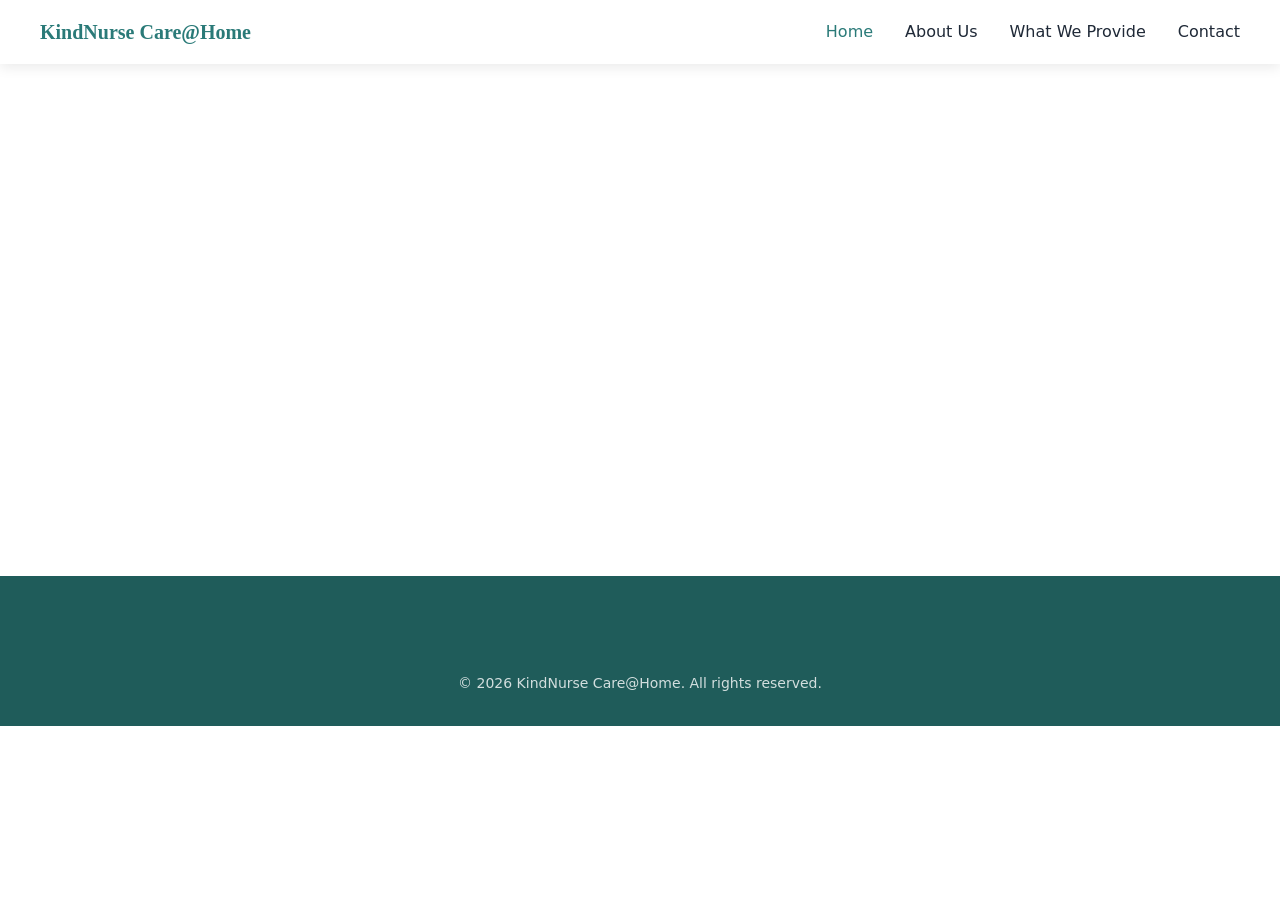
==== index.html @ 362b1b29 "s" ====
<!DOCTYPE html>
<html lang="en">
<head>
    <meta charset="UTF-8">
    <meta name="viewport" content="width=device-width, initial-scale=1.0">
    <meta name="description" content="KindNurse Care@Home provides compassionate, professional home care services in Edmonton, including personal care, medication management, and specialized care.">
    <title>KindNurse Care@Home | Compassionate Home Care in Edmonton</title>
    <link rel="stylesheet" href="css/style.css">
</head>
<body>
    <header class="site-header">
        <nav class="nav-container">
            <a href="index.html" class="logo">KindNurse Care@Home</a>
            <ul class="nav-links">
                <li><a href="index.html" class="active">Home</a></li>
                <li><a href="about.html">About Us</a></li>
                <li><a href="services.html">What We Provide</a></li>
                <li><a href="contact.html">Contact</a></li>
            </ul>
            <button class="menu-toggle" aria-label="Toggle navigation">
                <span></span><span></span><span></span>
            </button>
        </nav>
    </header>

    <main>
        <section class="hero">
            <!-- Hero content: headline, subheadline, CTA, hero image/video -->
        </section>

        <section class="why-choose-us">
            <!-- Why Choose Us: feature grid -->
        </section>

        <section class="services-overview">
            <!-- Quick service overviews with cards -->
        </section>

        <section class="cta-banner">
            <!-- Call-to-action banner -->
        </section>
    </main>

    <footer class="site-footer">
        <div class="footer-grid">
            <div class="footer-about"></div>
            <div class="footer-links"></div>
            <div class="footer-contact"></div>
        </div>
        <p class="footer-copy">&copy; 2026 KindNurse Care@Home. All rights reserved.</p>
    </footer>

    <script src="js/script.js"></script>
</body>
</html>
---- css/style.css ----
/* ==========================================================================
   KindNurse Care@Home — Main Stylesheet
   ========================================================================== */

/* --- 1. Reset & Base --- */
*,
*::before,
*::after {
    box-sizing: border-box;
    margin: 0;
    padding: 0;
}

html {
    scroll-behavior: smooth;
    -webkit-text-size-adjust: 100%;
}

body {
    font-family: system-ui, -apple-system, "Segoe UI", Roboto, sans-serif;
    line-height: 1.6;
    color: var(--color-text);
    background-color: var(--color-bg);
}

img,
video {
    max-width: 100%;
    height: auto;
    display: block;
}

a {
    color: inherit;
    text-decoration: none;
}

ul {
    list-style: none;
}

button {
    font: inherit;
    cursor: pointer;
    border: none;
    background: none;
}

/* --- 2. Design Tokens --- */
:root {
    --color-primary: #2a7a78;
    --color-primary-dark: #1f5c5a;
    --color-accent: #e8a87c;
    --color-text: #1f2937;
    --color-muted: #6b7280;
    --color-bg: #ffffff;
    --color-bg-alt: #f7f9fa;

    --font-heading: "Georgia", serif;

    --space-xs: 0.5rem;
    --space-sm: 1rem;
    --space-md: 2rem;
    --space-lg: 4rem;
    --space-xl: 6rem;

    --container: 1200px;
    --radius: 0.5rem;
    --shadow: 0 4px 12px rgba(0, 0, 0, 0.08);
    --transition: 0.25s ease;
}

/* --- 3. Layout Primitives --- */
.container {
    width: min(100% - 2rem, var(--container));
    margin-inline: auto;
}

main > section {
    padding-block: var(--space-lg);
}

/* --- 4. Header & Navigation --- */
.site-header {
    position: sticky;
    top: 0;
    z-index: 100;
    background: var(--color-bg);
    box-shadow: var(--shadow);
}

.nav-container {
    width: min(100% - 2rem, var(--container));
    margin-inline: auto;
    display: flex;
    align-items: center;
    justify-content: space-between;
    padding-block: var(--space-sm);
}

.logo {
    font-family: var(--font-heading);
    font-size: 1.25rem;
    font-weight: 700;
    color: var(--color-primary);
}

.nav-links {
    display: flex;
    gap: var(--space-md);
}

.nav-links a {
    font-weight: 500;
    transition: color var(--transition);
}

.nav-links a:hover,
.nav-links a.active {
    color: var(--color-primary);
}

.menu-toggle {
    display: none;
    flex-direction: column;
    gap: 4px;
}

.menu-toggle span {
    width: 24px;
    height: 2px;
    background: var(--color-text);
    transition: var(--transition);
}

/* --- 5. Footer --- */
.site-footer {
    background: var(--color-primary-dark);
    color: #fff;
    padding-block: var(--space-lg) var(--space-md);
}

.footer-grid {
    width: min(100% - 2rem, var(--container));
    margin-inline: auto;
    display: grid;
    grid-template-columns: repeat(auto-fit, minmax(220px, 1fr));
    gap: var(--space-md);
}

.footer-copy {
    text-align: center;
    margin-top: var(--space-md);
    font-size: 0.875rem;
    opacity: 0.8;
}

/* --- 6. Responsive --- */
@media (max-width: 768px) {
    .menu-toggle {
        display: flex;
    }

    .nav-links {
        display: none;
        position: absolute;
        top: 100%;
        left: 0;
        right: 0;
        flex-direction: column;
        background: var(--color-bg);
        padding: var(--space-sm);
        box-shadow: var(--shadow);
    }

    .nav-links.open {
        display: flex;
    }

    main > section {
        padding-block: var(--space-md);
    }
}
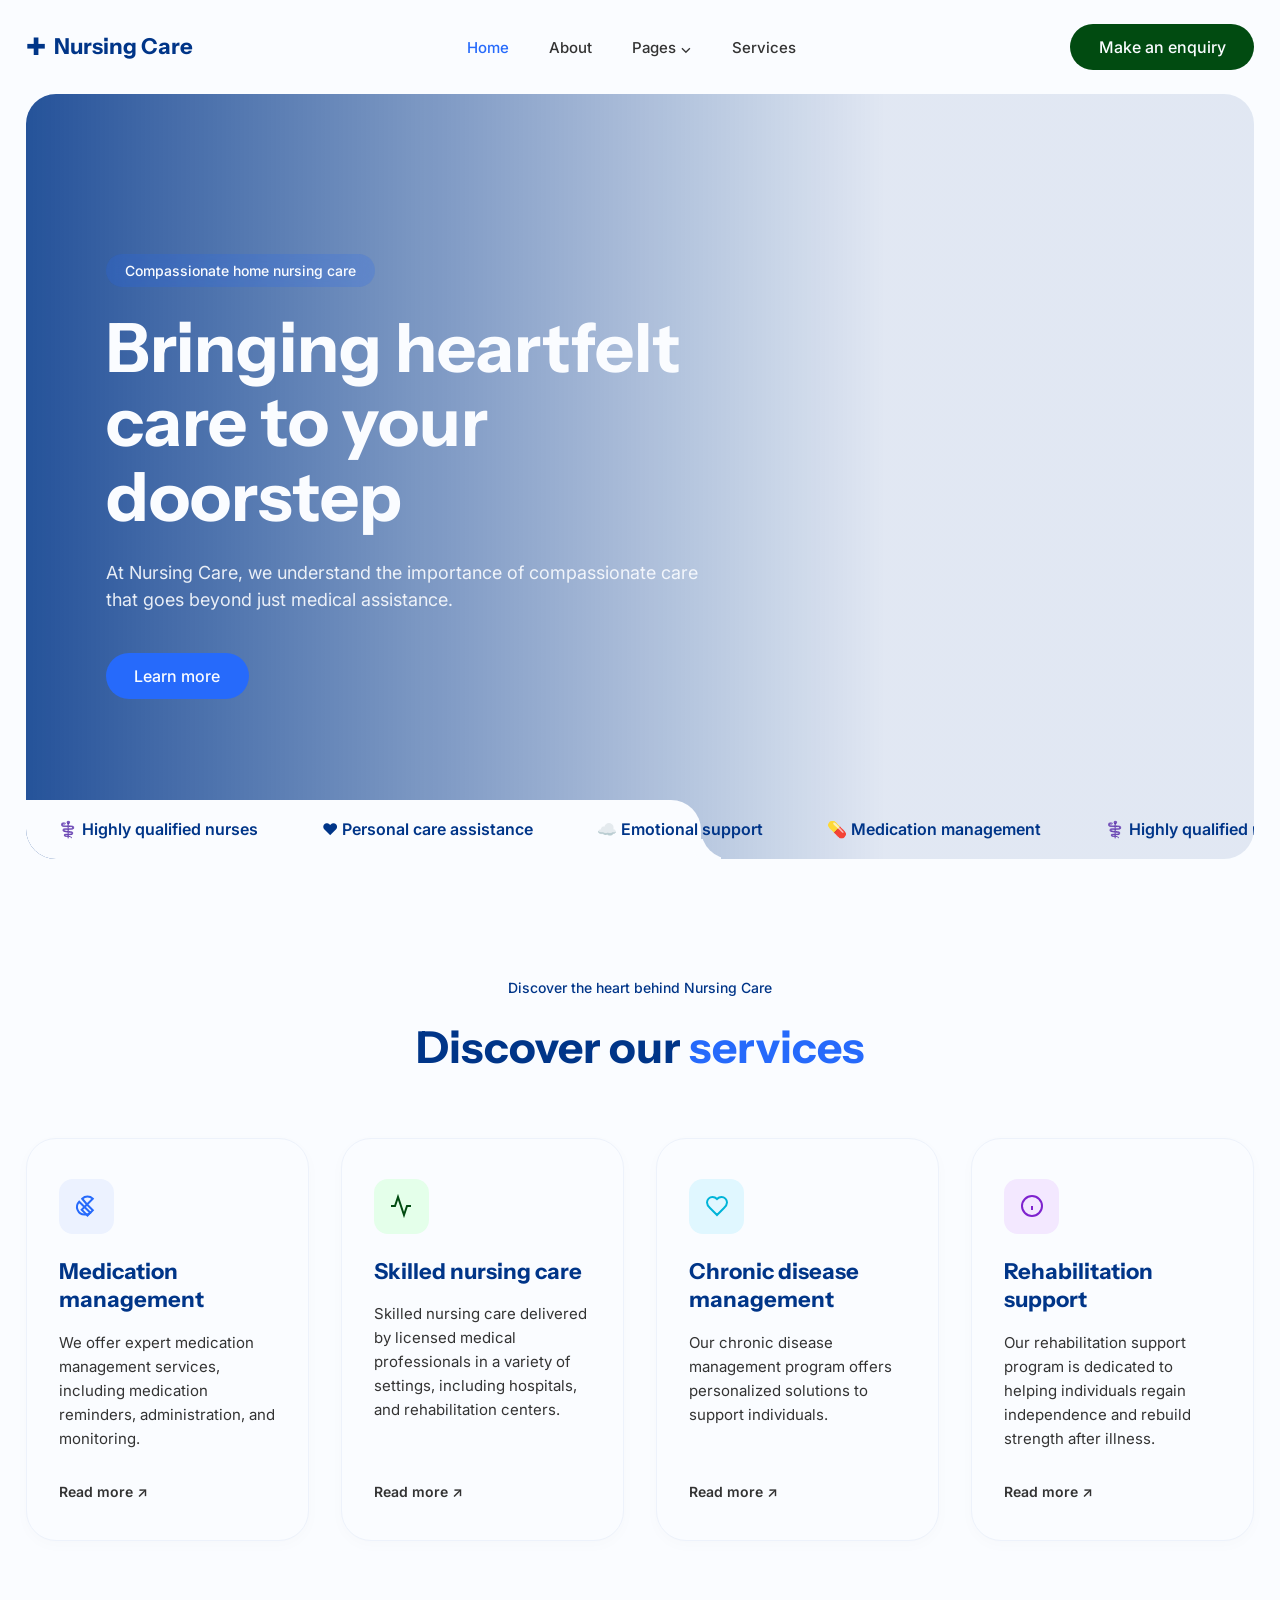
==== commit 3d46c42c: "s" ====
--- a/index.html
+++ b/index.html
@@ -3,53 +3,111 @@
 <head>
     <meta charset="UTF-8">
     <meta name="viewport" content="width=device-width, initial-scale=1.0">
-    <meta name="description" content="KindNurse Care@Home provides compassionate, professional home care services in Edmonton, including personal care, medication management, and specialized care.">
-    <title>KindNurse Care@Home | Compassionate Home Care in Edmonton</title>
+    <title>Nursing Care | Home</title>
+    
     <link rel="stylesheet" href="css/style.css">
+    
+    <link rel="preconnect" href="https://fonts.googleapis.com">
+    <link rel="preconnect" href="https://fonts.gstatic.com" crossorigin>
+    <link href="https://fonts.googleapis.com/css2?family=Instrument+Sans:ital,wght@0,400..700;1,400..700&family=Inter:wght@100..900&display=swap" rel="stylesheet">
 </head>
 <body>
+
     <header class="site-header">
-        <nav class="nav-container">
-            <a href="index.html" class="logo">KindNurse Care@Home</a>
-            <ul class="nav-links">
-                <li><a href="index.html" class="active">Home</a></li>
-                <li><a href="about.html">About Us</a></li>
-                <li><a href="services.html">What We Provide</a></li>
-                <li><a href="contact.html">Contact</a></li>
-            </ul>
-            <button class="menu-toggle" aria-label="Toggle navigation">
-                <span></span><span></span><span></span>
-            </button>
+      <div class="container header-container">
+        <a href="/" class="brand-logo">
+          <span class="logo-icon">✚</span>
+          <span class="logo-text">Nursing Care</span>
+        </a>
+        <nav class="main-nav">
+          <ul class="nav-links">
+            <li><a href="#home" class="active">Home</a></li>
+            <li><a href="#about">About</a></li>
+            <li><a href="#pages">Pages ⌄</a></li>
+            <li><a href="#services">Services</a></li>
+          </ul>
         </nav>
+        <a href="#contact" class="btn btn-header">Make an enquiry</a>
+        
+        <button class="mobile-menu-toggle" aria-label="Open Menu">
+          <span></span><span></span><span></span>
+        </button>
+      </div>
     </header>
 
-    <main>
-        <section class="hero">
-            <!-- Hero content: headline, subheadline, CTA, hero image/video -->
-        </section>
+    <main class="container">
+      
+      <section class="hero-box animate-on-load" id="home">
+        <div class="hero-content">
+          <div class="hero-tag">Compassionate home nursing care</div>
+          <h1 class="hero-title">Bringing heartfelt care to your doorstep</h1>
+          <p class="hero-description">
+            At Nursing Care, we understand the importance of compassionate care that goes beyond just medical assistance.
+          </p>
+          <a href="#learn-more" class="btn btn-primary">Learn more</a>
+        </div>
 
-        <section class="why-choose-us">
-            <!-- Why Choose Us: feature grid -->
-        </section>
+        <div class="hero-features-wrapper">
+          <div class="hero-features-track">
+            <div class="feature-item">⚕️ Highly qualified nurses</div>
+            <div class="feature-item">❤️ Personal care assistance</div>
+            <div class="feature-item">☁️ Emotional support</div>
+            <div class="feature-item">💊 Medication management</div>
+            <div class="feature-item">⚕️ Highly qualified nurses</div>
+            <div class="feature-item">❤️ Personal care assistance</div>
+            <div class="feature-item">☁️ Emotional support</div>
+            <div class="feature-item">💊 Medication management</div>
+          </div>
+        </div>
+      </section>
 
-        <section class="services-overview">
-            <!-- Quick service overviews with cards -->
-        </section>
+      <section class="services-section" id="services">
+        <div class="section-header text-center">
+          <div class="section-tag">Discover the heart behind Nursing Care</div>
+          <h2 class="section-title">Discover our <span class="text-primary">services</span></h2>
+        </div>
+        
+        <div class="services-grid">
+          <div class="service-card">
+            <div class="service-icon icon-blue">
+              <svg width="24" height="24" viewBox="0 0 24 24" fill="none" stroke="currentColor" stroke-width="2"><path d="M10.5 20.5A7.5 7.5 0 0 1 5.2 7.7L16.3 18.8a7.5 7.5 0 0 1-5.8 1.7Z"/><path d="m18.8 16.3-5.8-5.8-5.3 5.3 5.8 5.8 5.3-5.3Z"/><path d="m13 10.5 5.8-5.8a7.5 7.5 0 0 0-10.6 0Z"/></svg>
+            </div>
+            <h3 class="service-title">Medication management</h3>
+            <p class="service-desc">We offer expert medication management services, including medication reminders, administration, and monitoring.</p>
+            <a href="#read-more" class="service-link">Read more ↗</a>
+          </div>
+          
+          <div class="service-card">
+            <div class="service-icon icon-green">
+              <svg width="24" height="24" viewBox="0 0 24 24" fill="none" stroke="currentColor" stroke-width="2"><path d="M22 12h-4l-3 9L9 3l-3 9H2"/></svg>
+            </div>
+            <h3 class="service-title">Skilled nursing care</h3>
+            <p class="service-desc">Skilled nursing care delivered by licensed medical professionals in a variety of settings, including hospitals, and rehabilitation centers.</p>
+            <a href="#read-more" class="service-link">Read more ↗</a>
+          </div>
 
-        <section class="cta-banner">
-            <!-- Call-to-action banner -->
-        </section>
+          <div class="service-card">
+            <div class="service-icon icon-lightblue">
+              <svg width="24" height="24" viewBox="0 0 24 24" fill="none" stroke="currentColor" stroke-width="2"><path d="M19 14c1.49-1.46 3-3.21 3-5.5A5.5 5.5 0 0 0 16.5 3c-1.76 0-3 .5-4.5 2-1.5-1.5-2.74-2-4.5-2A5.5 5.5 0 0 0 2 8.5c0 2.3 1.5 4.05 3 5.5l7 7Z"/></svg>
+            </div>
+            <h3 class="service-title">Chronic disease management</h3>
+            <p class="service-desc">Our chronic disease management program offers personalized solutions to support individuals.</p>
+            <a href="#read-more" class="service-link">Read more ↗</a>
+          </div>
+
+          <div class="service-card">
+            <div class="service-icon icon-purple">
+              <svg width="24" height="24" viewBox="0 0 24 24" fill="none" stroke="currentColor" stroke-width="2"><circle cx="12" cy="12" r="10"/><path d="M12 16v-4"/><path d="M12 8h.01"/></svg>
+            </div>
+            <h3 class="service-title">Rehabilitation support</h3>
+            <p class="service-desc">Our rehabilitation support program is dedicated to helping individuals regain independence and rebuild strength after illness.</p>
+            <a href="#read-more" class="service-link">Read more ↗</a>
+          </div>
+        </div>
+      </section>
+
     </main>
-
-    <footer class="site-footer">
-        <div class="footer-grid">
-            <div class="footer-about"></div>
-            <div class="footer-links"></div>
-            <div class="footer-contact"></div>
-        </div>
-        <p class="footer-copy">&copy; 2026 KindNurse Care@Home. All rights reserved.</p>
-    </footer>
 
     <script src="js/script.js"></script>
 </body>
-</html>
+</html>
--- a/css/style.css
+++ b/css/style.css
@@ -1,183 +1,320 @@
-/* ==========================================================================
-   KindNurse Care@Home — Main Stylesheet
-   ========================================================================== */
-
-/* --- 1. Reset & Base --- */
-*,
-*::before,
-*::after {
-    box-sizing: border-box;
-    margin: 0;
-    padding: 0;
-}
-
-html {
-    scroll-behavior: smooth;
-    -webkit-text-size-adjust: 100%;
-}
-
+/* --- ROOT VARIABLES --- */
+:root {
+  --color--white: #fafcff;
+  --color--black: #000;
+  --color--primary-1: #266afb; 
+  --color--primary-2: #003588; 
+  --color--primary-3: #014b11; 
+  --color--gray-1: #333333;
+  
+  --_typography---font-family--body: 'Inter', sans-serif;
+  --_typography---font-family--heading: 'Instrument Sans', sans-serif;
+  
+  --border-radius--border-radius: 30px;
+  --border-radius--button: 50px;
+}
+
+/* --- GLOBAL RESETS --- */
+* { box-sizing: border-box; margin: 0; padding: 0; }
 body {
-    font-family: system-ui, -apple-system, "Segoe UI", Roboto, sans-serif;
-    line-height: 1.6;
-    color: var(--color-text);
-    background-color: var(--color-bg);
-}
-
-img,
-video {
-    max-width: 100%;
-    height: auto;
-    display: block;
-}
-
-a {
-    color: inherit;
-    text-decoration: none;
-}
-
-ul {
-    list-style: none;
-}
-
-button {
-    font: inherit;
-    cursor: pointer;
-    border: none;
-    background: none;
-}
-
-/* --- 2. Design Tokens --- */
-:root {
-    --color-primary: #2a7a78;
-    --color-primary-dark: #1f5c5a;
-    --color-accent: #e8a87c;
-    --color-text: #1f2937;
-    --color-muted: #6b7280;
-    --color-bg: #ffffff;
-    --color-bg-alt: #f7f9fa;
-
-    --font-heading: "Georgia", serif;
-
-    --space-xs: 0.5rem;
-    --space-sm: 1rem;
-    --space-md: 2rem;
-    --space-lg: 4rem;
-    --space-xl: 6rem;
-
-    --container: 1200px;
-    --radius: 0.5rem;
-    --shadow: 0 4px 12px rgba(0, 0, 0, 0.08);
-    --transition: 0.25s ease;
-}
-
-/* --- 3. Layout Primitives --- */
+  background-color: var(--color--white);
+  font-family: var(--_typography---font-family--body);
+  color: var(--color--gray-1);
+  overflow-x: hidden;
+}
 .container {
-    width: min(100% - 2rem, var(--container));
-    margin-inline: auto;
-}
-
-main > section {
-    padding-block: var(--space-lg);
-}
-
-/* --- 4. Header & Navigation --- */
+  width: 100%;
+  max-width: 1536px;
+  margin: 0 auto;
+  padding: 0 2%;
+}
+a { text-decoration: none; }
+
+/* --- BUTTONS --- */
+.btn {
+  display: inline-flex;
+  align-items: center;
+  justify-content: center;
+  padding: 0.8rem 1.8rem;
+  border-radius: var(--border-radius--button);
+  font-weight: 500;
+  transition: all 0.3s ease;
+  cursor: pointer;
+}
+.btn-header {
+  background-color: var(--color--primary-3);
+  color: var(--color--white);
+}
+.btn-header:hover { opacity: 0.9; }
+
+.btn-primary {
+  background-color: var(--color--primary-1);
+  color: var(--color--white);
+}
+.btn-primary:hover { opacity: 0.9; }
+
+/* --- HEADER --- */
 .site-header {
-    position: sticky;
-    top: 0;
-    z-index: 100;
-    background: var(--color-bg);
-    box-shadow: var(--shadow);
-}
-
-.nav-container {
-    width: min(100% - 2rem, var(--container));
-    margin-inline: auto;
-    display: flex;
-    align-items: center;
-    justify-content: space-between;
-    padding-block: var(--space-sm);
-}
-
-.logo {
-    font-family: var(--font-heading);
-    font-size: 1.25rem;
-    font-weight: 700;
-    color: var(--color-primary);
-}
-
-.nav-links {
-    display: flex;
-    gap: var(--space-md);
-}
-
-.nav-links a {
-    font-weight: 500;
-    transition: color var(--transition);
-}
-
-.nav-links a:hover,
-.nav-links a.active {
-    color: var(--color-primary);
-}
-
-.menu-toggle {
-    display: none;
-    flex-direction: column;
-    gap: 4px;
-}
-
-.menu-toggle span {
-    width: 24px;
-    height: 2px;
-    background: var(--color-text);
-    transition: var(--transition);
-}
-
-/* --- 5. Footer --- */
-.site-footer {
-    background: var(--color-primary-dark);
-    color: #fff;
-    padding-block: var(--space-lg) var(--space-md);
-}
-
-.footer-grid {
-    width: min(100% - 2rem, var(--container));
-    margin-inline: auto;
-    display: grid;
-    grid-template-columns: repeat(auto-fit, minmax(220px, 1fr));
-    gap: var(--space-md);
-}
-
-.footer-copy {
-    text-align: center;
-    margin-top: var(--space-md);
-    font-size: 0.875rem;
-    opacity: 0.8;
-}
-
-/* --- 6. Responsive --- */
+  background-color: var(--color--white);
+  padding: 1.5rem 0;
+  width: 100%;
+}
+.header-container {
+  display: flex;
+  justify-content: space-between;
+  align-items: center;
+}
+.brand-logo {
+  display: flex;
+  align-items: center;
+  gap: 8px;
+  color: var(--color--primary-2);
+}
+.logo-icon { font-size: 24px; }
+.logo-text {
+  font-family: var(--_typography---font-family--heading);
+  font-size: 22px;
+  font-weight: 700;
+}
+.main-nav .nav-links {
+  display: flex;
+  list-style: none;
+  gap: 2.5rem;
+}
+.main-nav a {
+  color: var(--color--gray-1);
+  font-weight: 500;
+  font-size: 15px;
+  transition: color 0.3s ease;
+}
+.main-nav a:hover, .main-nav a.active {
+  color: var(--color--primary-1);
+}
+.mobile-menu-toggle {
+  display: none;
+  background: none;
+  border: none;
+  cursor: pointer;
+  flex-direction: column;
+  gap: 5px;
+}
+.mobile-menu-toggle span {
+  width: 25px; height: 3px;
+  background-color: var(--color--gray-1);
+  border-radius: 2px;
+}
+
+/* --- HERO BOX --- */
+.hero-box {
+  position: relative;
+  border-radius: var(--border-radius--border-radius);
+  min-height: 85vh;
+  display: flex;
+  align-items: center;
+  padding: 6rem 5rem;
+  background: 
+    linear-gradient(to right, rgba(0, 53, 136, 0.85) 0%, rgba(0, 53, 136, 0.1) 70%),
+    url('https://images.unsplash.com/photo-1576765608535-5f04d1e3f289?q=80&w=2000&auto=format&fit=crop') center/cover no-repeat;
+  overflow: hidden; 
+  margin-bottom: 5rem;
+}
+
+.hero-content {
+  max-width: 600px;
+  color: var(--color--white);
+  position: relative;
+  z-index: 2;
+}
+
+.hero-tag {
+  display: inline-block;
+  background-color: rgba(38, 106, 251, 0.2);
+  backdrop-filter: blur(8px);
+  padding: 0.5rem 1.2rem;
+  border-radius: var(--border-radius--button);
+  font-size: 14px;
+  font-weight: 500;
+  margin-bottom: 1.5rem;
+}
+
+.hero-title {
+  font-family: var(--_typography---font-family--heading);
+  font-size: 68px;
+  line-height: 1.1;
+  font-weight: 700;
+  margin-bottom: 1.5rem;
+}
+
+.hero-description {
+  font-size: 18px;
+  line-height: 1.5;
+  margin-bottom: 2.5rem;
+  opacity: 0.9;
+}
+
+/* --- FEATURES MARQUEE (UPDATED 55% WIDTH LEFT CUTOUT) --- */
+.hero-features-wrapper {
+  position: absolute;
+  bottom: 0;
+  left: 0;
+  width: 55%; /* Changed to strictly 55% to match the left-half visual */
+  background-color: var(--color--white);
+  padding: 1.2rem 0;
+  border-top-right-radius: 30px; /* Strong curve on the top right */
+  /* Ensures flush fit against the left and bottom */
+  border-top-left-radius: 0; 
+  border-bottom-left-radius: 0;
+}
+
+/* Adds the premium inner-curve connecting the white box to the image */
+.hero-features-wrapper::after {
+  content: '';
+  position: absolute;
+  bottom: 0;
+  right: -30px; 
+  width: 30px;
+  height: 30px;
+  background-color: transparent;
+  border-bottom-left-radius: 30px;
+  box-shadow: -10px 10px 0 0 var(--color--white);
+}
+
+.hero-features-track {
+  display: flex;
+  width: max-content;
+  animation: marquee 25s linear infinite;
+}
+.feature-item {
+  display: flex;
+  align-items: center;
+  gap: 0.5rem;
+  padding: 0 2rem;
+  font-weight: 600;
+  color: var(--color--primary-2);
+}
+
+@keyframes marquee {
+  0% { transform: translateX(0); }
+  100% { transform: translateX(-50%); }
+}
+
+/* --- SERVICES SECTION --- */
+.services-section {
+  padding: 2rem 0 5rem 0;
+  background-color: var(--color--white);
+  margin-bottom: 4rem;
+}
+.text-center { text-align: center; }
+.text-primary { color: var(--color--primary-1); }
+
+.section-header {
+  margin-bottom: 4rem;
+  display: flex;
+  flex-direction: column;
+  align-items: center;
+}
+.section-tag {
+  display: inline-block;
+  background-color: var(--color--secondary-2);
+  color: var(--color--primary-2);
+  padding: 0.5rem 1.2rem;
+  border-radius: var(--border-radius--button);
+  font-size: 14px;
+  font-weight: 500;
+  margin-bottom: 1rem;
+}
+.section-title {
+  font-family: var(--_typography---font-family--heading);
+  font-size: 44px;
+  color: var(--color--primary-2);
+  font-weight: 700;
+}
+
+.services-grid {
+  display: grid;
+  grid-template-columns: repeat(4, 1fr);
+  gap: 2rem;
+}
+
+.service-card {
+  background-color: var(--color--white);
+  border: 1px solid #edf2fb; 
+  border-radius: var(--border-radius--border-radius);
+  padding: 2.5rem 2rem;
+  transition: transform 0.3s ease, box-shadow 0.3s ease;
+  display: flex;
+  flex-direction: column;
+  align-items: flex-start;
+  box-shadow: 0 4px 15px rgba(0,0,0,0.02);
+}
+.service-card:hover {
+  transform: translateY(-5px);
+  box-shadow: 0 15px 30px rgba(0,0,0,0.06);
+}
+
+.service-icon {
+  width: 55px;
+  height: 55px;
+  border-radius: 14px;
+  display: flex;
+  align-items: center;
+  justify-content: center;
+  margin-bottom: 1.5rem;
+}
+.icon-blue { background-color: #ecf2ff; color: #266afb; }
+.icon-green { background-color: #e4ffea; color: #014b11; }
+.icon-lightblue { background-color: #e0f7ff; color: #00b4d8; }
+.icon-purple { background-color: #f3e8ff; color: #7e22ce; }
+
+.service-title {
+  font-family: var(--_typography---font-family--heading);
+  font-size: 22px;
+  color: var(--color--primary-2);
+  margin-bottom: 1rem;
+  line-height: 1.3;
+}
+.service-desc {
+  font-size: 15px;
+  line-height: 1.6;
+  color: var(--color--gray-1);
+  margin-bottom: 2rem;
+  flex-grow: 1; 
+}
+.service-link {
+  font-weight: 600;
+  color: var(--color--gray-1);
+  font-size: 14px;
+  display: flex;
+  align-items: center;
+  transition: color 0.3s ease;
+}
+.service-link:hover {
+  color: var(--color--primary-1);
+}
+
+/* --- RESPONSIVE --- */
+@media (max-width: 1200px) {
+  .hero-box { padding: 4rem 3rem; }
+  .hero-title { font-size: 56px; }
+  .hero-features-wrapper { width: 70%; }
+}
+@media (max-width: 992px) {
+  .services-grid { grid-template-columns: repeat(2, 1fr); }
+  .hero-features-wrapper { width: 85%; }
+}
 @media (max-width: 768px) {
-    .menu-toggle {
-        display: flex;
-    }
-
-    .nav-links {
-        display: none;
-        position: absolute;
-        top: 100%;
-        left: 0;
-        right: 0;
-        flex-direction: column;
-        background: var(--color-bg);
-        padding: var(--space-sm);
-        box-shadow: var(--shadow);
-    }
-
-    .nav-links.open {
-        display: flex;
-    }
-
-    main > section {
-        padding-block: var(--space-md);
-    }
-}
+  .main-nav, .site-header .btn-header { display: none; }
+  .mobile-menu-toggle { display: flex; }
+  .hero-title { font-size: 42px; }
+  .hero-box { padding: 3rem 1.5rem; }
+  
+  /* Reset cutout effect on mobile to full width block */
+  .hero-features-wrapper { 
+    width: 100%; 
+    border-top-right-radius: 0; 
+  }
+  .hero-features-wrapper::after { display: none; } /* Hide the outer curve on mobile */
+  
+  .services-grid { grid-template-columns: 1fr; }
+  .section-title { font-size: 32px; }
+}
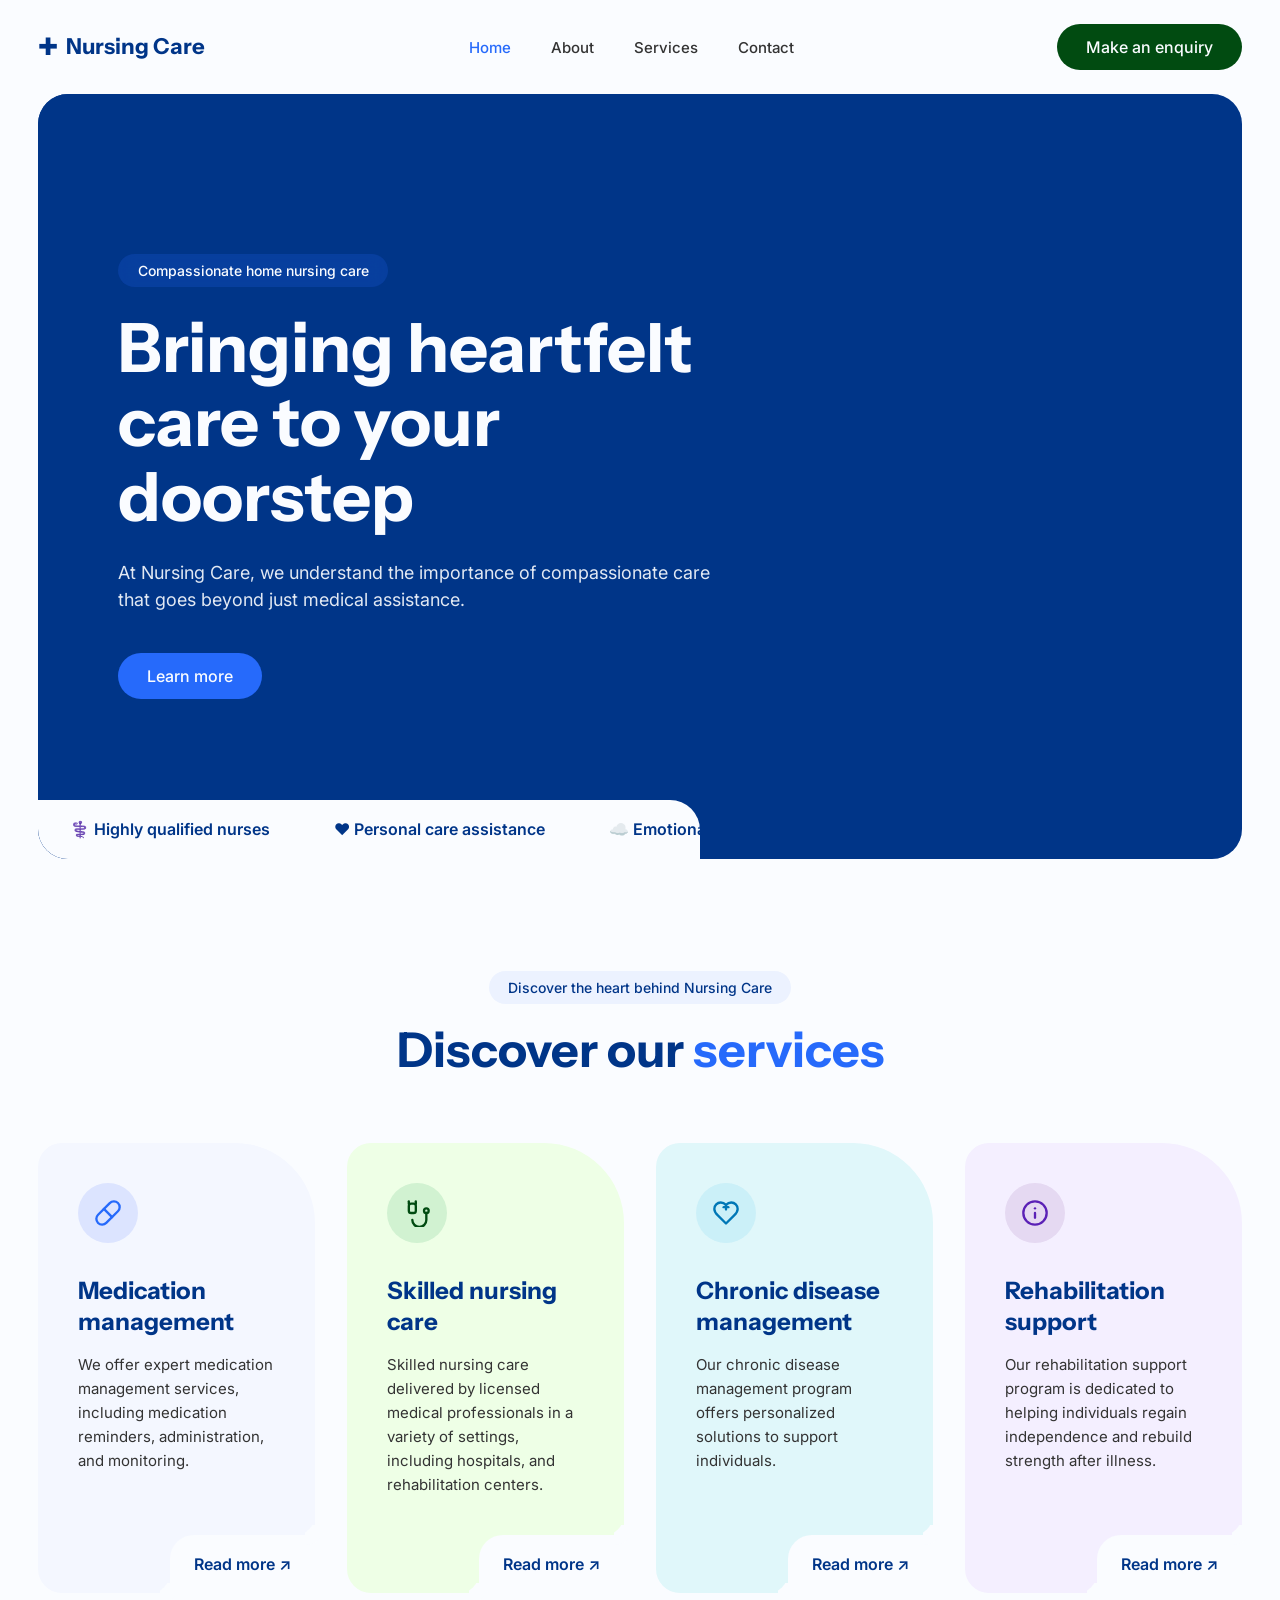
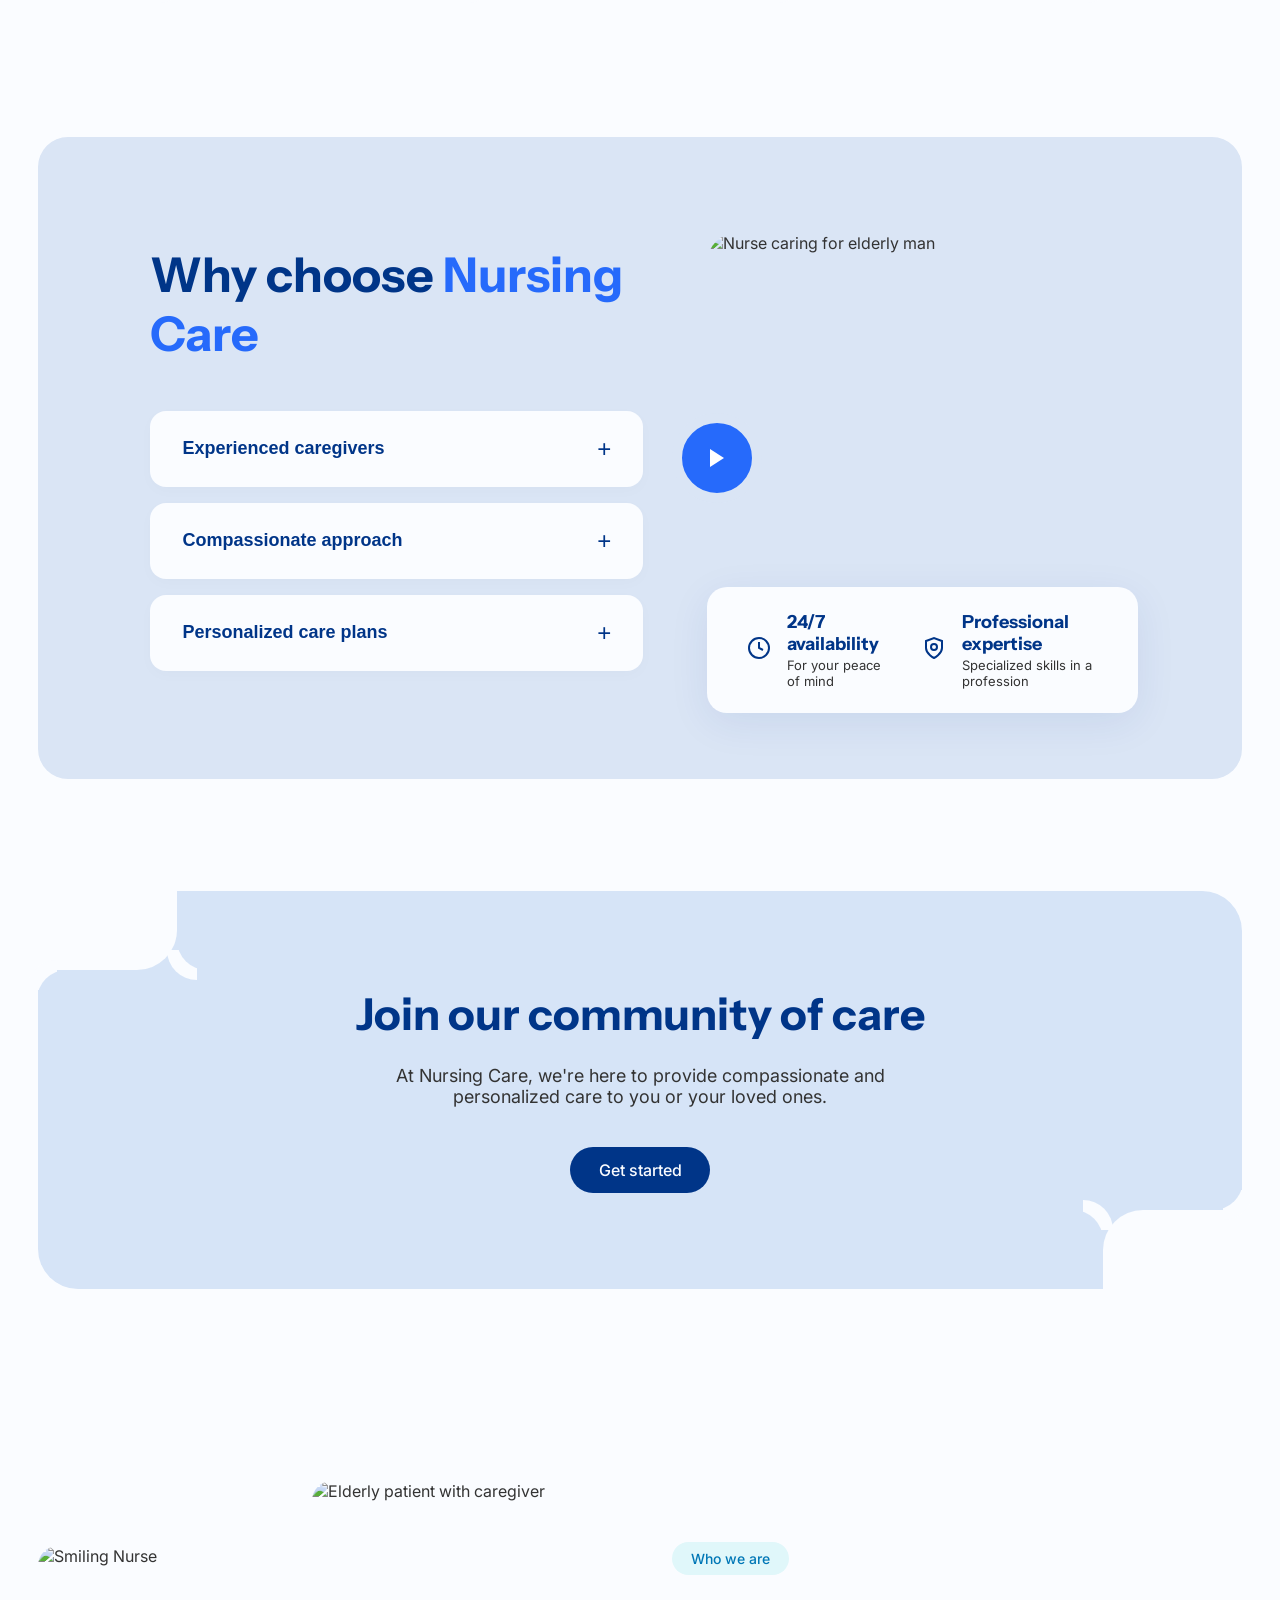
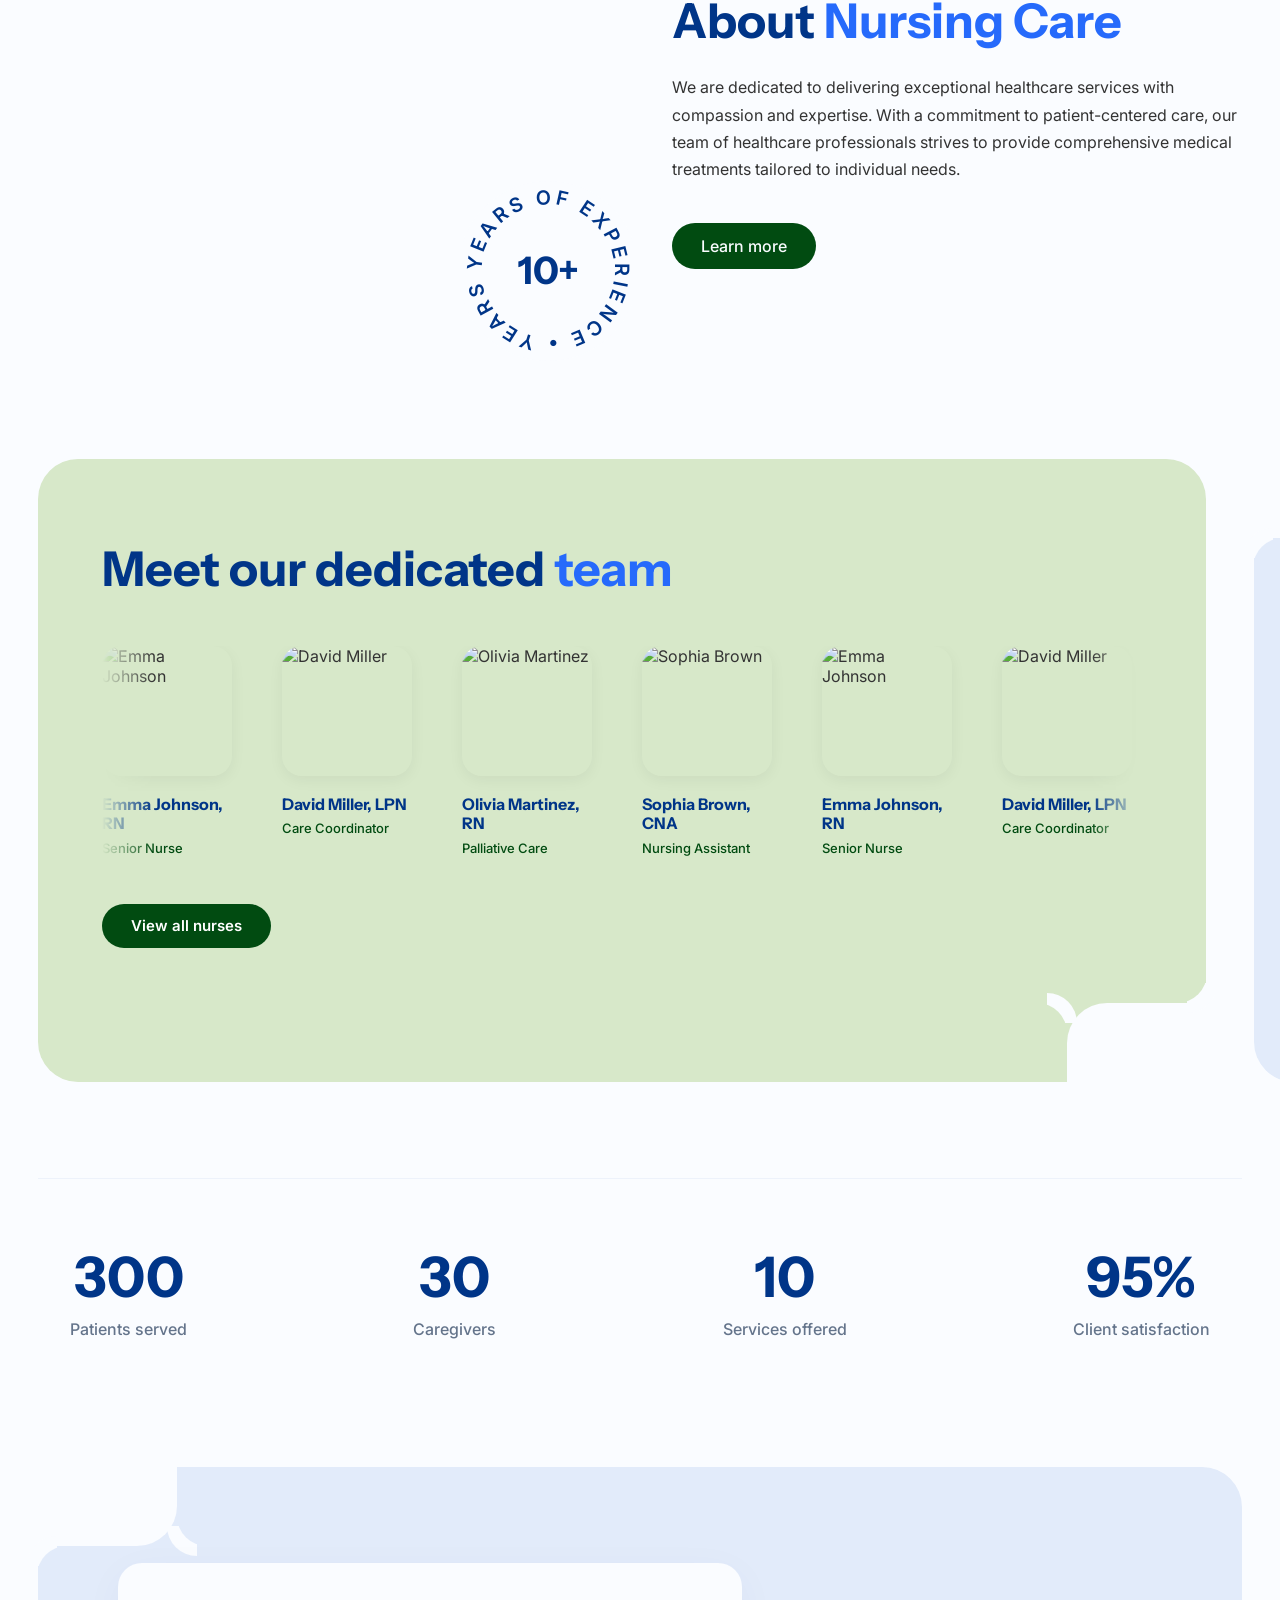
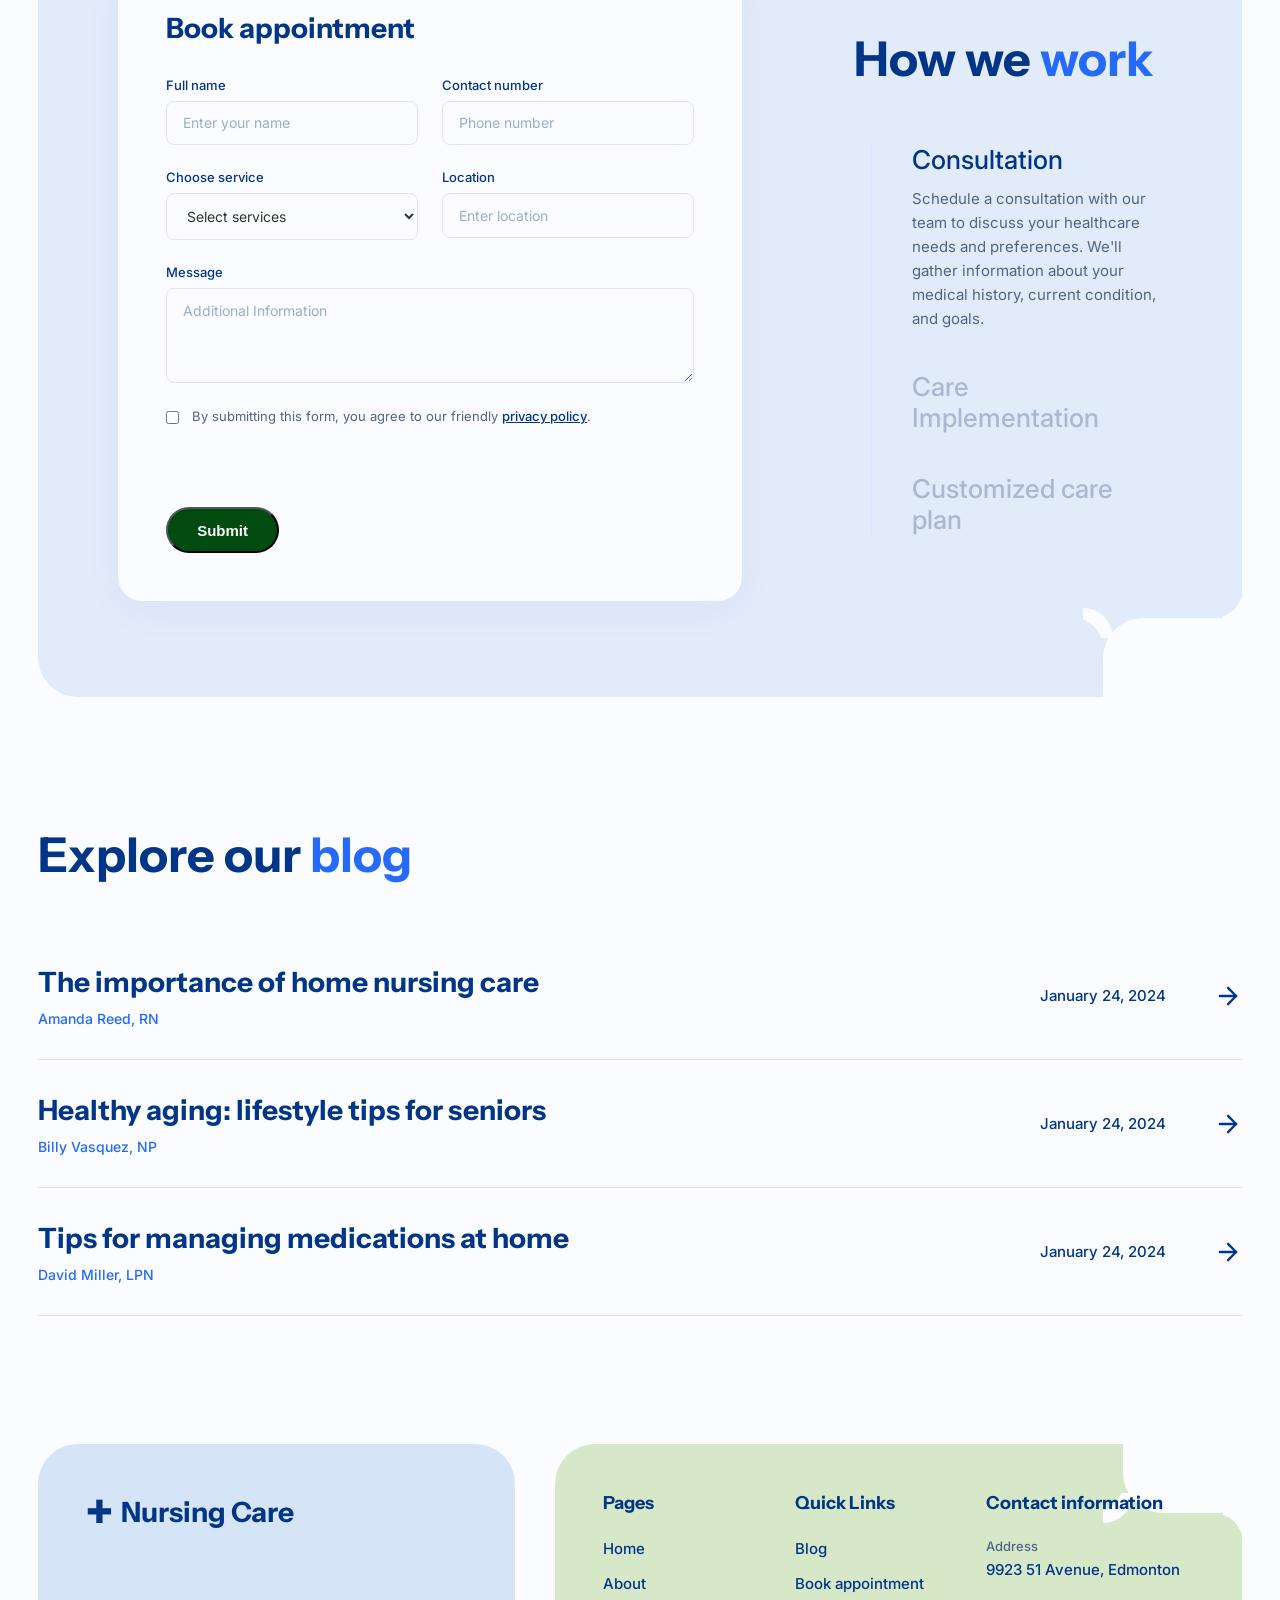
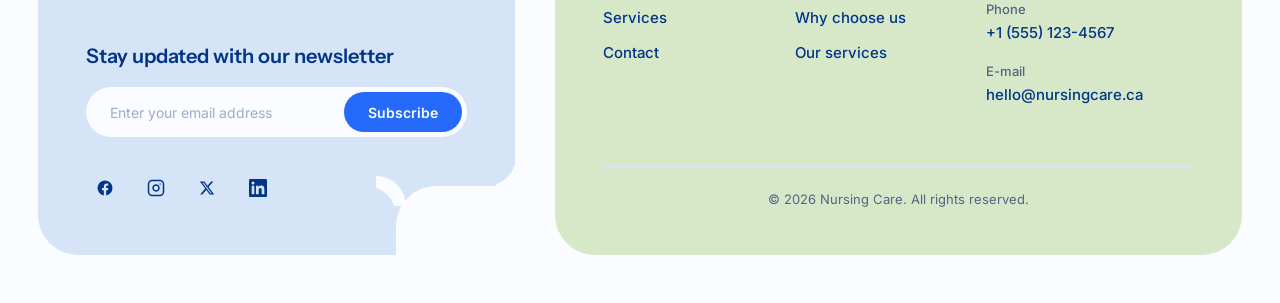
==== commit 5bb534a9: "s" ====
--- a/index.html
+++ b/index.html
@@ -15,19 +15,19 @@
 
     <header class="site-header">
       <div class="container header-container">
-        <a href="/" class="brand-logo">
+        <a href="index.html" class="brand-logo">
           <span class="logo-icon">✚</span>
           <span class="logo-text">Nursing Care</span>
         </a>
         <nav class="main-nav">
           <ul class="nav-links">
-            <li><a href="#home" class="active">Home</a></li>
-            <li><a href="#about">About</a></li>
-            <li><a href="#pages">Pages ⌄</a></li>
-            <li><a href="#services">Services</a></li>
+            <li><a href="index.html" class="active">Home</a></li>
+            <li><a href="about.html">About</a></li>
+            <li><a href="services.html">Services</a></li>
+            <li><a href="contact.html">Contact</a></li>
           </ul>
         </nav>
-        <a href="#contact" class="btn btn-header">Make an enquiry</a>
+        <a href="contact.html" class="btn btn-header">Make an enquiry</a>
         
         <button class="mobile-menu-toggle" aria-label="Open Menu">
           <span></span><span></span><span></span>
@@ -38,6 +38,13 @@
     <main class="container">
       
       <section class="hero-box animate-on-load" id="home">
+        
+        <video class="hero-video-bg" autoplay loop muted playsinline>
+          <source src="videos/Hero section - video.webm" type="video/webm">
+        </video>
+        
+        <div class="hero-overlay"></div>
+
         <div class="hero-content">
           <div class="hero-tag">Compassionate home nursing care</div>
           <h1 class="hero-title">Bringing heartfelt care to your doorstep</h1>
@@ -68,36 +75,36 @@
         </div>
         
         <div class="services-grid">
-          <div class="service-card">
-            <div class="service-icon icon-blue">
-              <svg width="24" height="24" viewBox="0 0 24 24" fill="none" stroke="currentColor" stroke-width="2"><path d="M10.5 20.5A7.5 7.5 0 0 1 5.2 7.7L16.3 18.8a7.5 7.5 0 0 1-5.8 1.7Z"/><path d="m18.8 16.3-5.8-5.8-5.3 5.3 5.8 5.8 5.3-5.3Z"/><path d="m13 10.5 5.8-5.8a7.5 7.5 0 0 0-10.6 0Z"/></svg>
+          <div class="service-card card-blue">
+            <div class="service-icon">
+              <svg width="28" height="28" viewBox="0 0 24 24" fill="none" stroke="currentColor" stroke-width="2" stroke-linecap="round" stroke-linejoin="round"><path d="m10.5 20.5 10-10a4.95 4.95 0 1 0-7-7l-10 10a4.95 4.95 0 1 0 7 7Z"/><path d="m8.5 8.5 7 7"/></svg>
             </div>
             <h3 class="service-title">Medication management</h3>
             <p class="service-desc">We offer expert medication management services, including medication reminders, administration, and monitoring.</p>
             <a href="#read-more" class="service-link">Read more ↗</a>
           </div>
           
-          <div class="service-card">
-            <div class="service-icon icon-green">
-              <svg width="24" height="24" viewBox="0 0 24 24" fill="none" stroke="currentColor" stroke-width="2"><path d="M22 12h-4l-3 9L9 3l-3 9H2"/></svg>
+          <div class="service-card card-green">
+            <div class="service-icon">
+              <svg width="28" height="28" viewBox="0 0 24 24" fill="none" stroke="currentColor" stroke-width="2" stroke-linecap="round" stroke-linejoin="round"><path d="M11 2v2"/><path d="M5 2v2"/><path d="M5 10V6a2 2 0 0 1 2-2h2a2 2 0 0 1 2 2v4a2 2 0 0 1-2 2H7a2 2 0 0 1-2-2Z"/><path d="M8 18a6 6 0 0 0 12 0v-6"/><circle cx="20" cy="10" r="2"/></svg>
             </div>
             <h3 class="service-title">Skilled nursing care</h3>
             <p class="service-desc">Skilled nursing care delivered by licensed medical professionals in a variety of settings, including hospitals, and rehabilitation centers.</p>
             <a href="#read-more" class="service-link">Read more ↗</a>
           </div>
 
-          <div class="service-card">
-            <div class="service-icon icon-lightblue">
-              <svg width="24" height="24" viewBox="0 0 24 24" fill="none" stroke="currentColor" stroke-width="2"><path d="M19 14c1.49-1.46 3-3.21 3-5.5A5.5 5.5 0 0 0 16.5 3c-1.76 0-3 .5-4.5 2-1.5-1.5-2.74-2-4.5-2A5.5 5.5 0 0 0 2 8.5c0 2.3 1.5 4.05 3 5.5l7 7Z"/></svg>
+          <div class="service-card card-cyan">
+            <div class="service-icon">
+              <svg width="28" height="28" viewBox="0 0 24 24" fill="none" stroke="currentColor" stroke-width="2" stroke-linecap="round" stroke-linejoin="round"><path d="M19 14c1.49-1.46 3-3.21 3-5.5A5.5 5.5 0 0 0 16.5 3c-1.76 0-3 .5-4.5 2-1.5-1.5-2.74-2-4.5-2A5.5 5.5 0 0 0 2 8.5c0 2.3 1.5 4.05 3 5.5l7 7Z"/><path d="M12 5v4"/><path d="M10 7h4"/></svg>
             </div>
             <h3 class="service-title">Chronic disease management</h3>
             <p class="service-desc">Our chronic disease management program offers personalized solutions to support individuals.</p>
             <a href="#read-more" class="service-link">Read more ↗</a>
           </div>
 
-          <div class="service-card">
-            <div class="service-icon icon-purple">
-              <svg width="24" height="24" viewBox="0 0 24 24" fill="none" stroke="currentColor" stroke-width="2"><circle cx="12" cy="12" r="10"/><path d="M12 16v-4"/><path d="M12 8h.01"/></svg>
+          <div class="service-card card-purple">
+            <div class="service-icon">
+              <svg width="28" height="28" viewBox="0 0 24 24" fill="none" stroke="currentColor" stroke-width="2" stroke-linecap="round" stroke-linejoin="round"><circle cx="12" cy="12" r="10"/><path d="M12 16v-4"/><path d="M12 8h.01"/></svg>
             </div>
             <h3 class="service-title">Rehabilitation support</h3>
             <p class="service-desc">Our rehabilitation support program is dedicated to helping individuals regain independence and rebuild strength after illness.</p>
@@ -106,7 +113,437 @@
         </div>
       </section>
 
+      <section class="why-choose-section" id="why-choose">
+        <div class="why-choose-grid">
+          
+          <div class="why-content">
+            <h2 class="section-title">Why choose <span class="text-primary">Nursing Care</span></h2>
+            
+            <div class="accordion-container">
+              <div class="accordion-item">
+                <button class="accordion-header">
+                  <span class="accordion-title">Experienced caregivers</span>
+                  <span class="accordion-icon">+</span>
+                </button>
+                <div class="accordion-content">
+                  <p>Our team consists of highly skilled nurses with years of experience in home healthcare.</p>
+                </div>
+              </div>
+              
+              <div class="accordion-item">
+                <button class="accordion-header">
+                  <span class="accordion-title">Compassionate approach</span>
+                  <span class="accordion-icon">+</span>
+                </button>
+                <div class="accordion-content">
+                  <p>Compassion is important in nursing because it builds trust between patients and healthcare providers, improves patient experiences, and can lead to better health outcomes.</p>
+                </div>
+              </div>
+              
+              <div class="accordion-item">
+                <button class="accordion-header">
+                  <span class="accordion-title">Personalized care plans</span>
+                  <span class="accordion-icon">+</span>
+                </button>
+                <div class="accordion-content">
+                  <p>Personalized care plans are tailored healthcare strategies designed to meet the unique needs and preferences of individual patients.</p>
+                </div>
+              </div>
+            </div>
+          </div>
+
+          <div class="why-image-wrapper">
+            <img src="https://images.unsplash.com/photo-1581594693702-fbdc51b2763b?q=80&w=1000&auto=format&fit=crop" alt="Nurse caring for elderly man" class="why-image">
+            
+            <a href="#play-video" class="play-btn" aria-label="Play Video">
+              <svg width="24" height="24" viewBox="0 0 24 24" fill="white" xmlns="http://www.w3.org/2000/svg"><path d="M5 3L19 12L5 21V3Z"/></svg>
+            </a>
+
+            <div class="why-stats-card">
+              <div class="stat-item">
+                <div class="stat-icon">
+                  <svg width="24" height="24" viewBox="0 0 24 24" fill="none" stroke="currentColor" stroke-width="2"><circle cx="12" cy="12" r="10"/><path d="M12 6v6l4 2"/></svg>
+                </div>
+                <div class="stat-text">
+                  <h4>24/7 availability</h4>
+                  <p>For your peace of mind</p>
+                </div>
+              </div>
+              
+              <div class="stat-item">
+                <div class="stat-icon">
+                  <svg width="24" height="24" viewBox="0 0 24 24" fill="none" stroke="currentColor" stroke-width="2"><path d="M12 22s8-4 8-10V5l-8-3-8 3v7c0 6 8 10 8 10z"/><circle cx="12" cy="11" r="3"/></svg>
+                </div>
+                <div class="stat-text">
+                  <h4>Professional expertise</h4>
+                  <p>Specialized skills in a profession</p>
+                </div>
+              </div>
+            </div>
+
+          </div>
+        </div>
+      </section>
+
+      <section class="cta-section">
+        <div class="cta-box">
+          <div class="cta-mask-tl"></div>
+          <div class="cta-mask-br"></div>
+          
+          <h2 class="cta-title">Join our community of care</h2>
+          <p class="cta-desc">At Nursing Care, we're here to provide compassionate and personalized care to you or your loved ones.</p>
+          <a href="#get-started" class="btn btn-secondary">Get started</a>
+        </div>
+      </section>
+
+      <section class="about-section" id="about">
+        <div class="about-grid">
+          
+          <div class="about-images">
+            <img src="https://images.unsplash.com/photo-1579684385127-1ef15d508118?q=80&w=800&auto=format&fit=crop" alt="Smiling Nurse" class="img-left">
+            <div class="img-right-wrapper">
+              <img src="https://images.unsplash.com/photo-1576765608535-5f04d1e3f289?q=80&w=800&auto=format&fit=crop" alt="Elderly patient with caregiver" class="img-right">
+              
+              <div class="experience-badge">
+                <div class="badge-center">10+</div>
+                <svg viewBox="0 0 100 100" class="rotating-text">
+                  <path id="circlePath" d="M 50, 50 m -37, 0 a 37,37 0 1,1 74,0 a 37,37 0 1,1 -74,0" fill="transparent" />
+                  <text>
+                    <textPath href="#circlePath" startOffset="0%" class="badge-text">
+                      YEARS OF EXPERIENCE • YEARS OF EXPERIENCE • 
+                    </textPath>
+                  </text>
+                </svg>
+              </div>
+            </div>
+          </div>
+
+          <div class="about-content">
+            <div class="section-tag tag-cyan">Who we are</div>
+            <h2 class="section-title">About <span class="text-primary">Nursing Care</span></h2>
+            <p class="about-desc">We are dedicated to delivering exceptional healthcare services with compassion and expertise. With a commitment to patient-centered care, our team of healthcare professionals strives to provide comprehensive medical treatments tailored to individual needs.</p>
+            <a href="#learn-more" class="btn btn-header">Learn more</a>
+          </div>
+
+        </div>
+      </section>
+
+      <section class="team-testimonial-section">
+        <div class="split-layout">
+          
+          <div class="team-container">
+            <div class="team-mask-br"></div>
+
+            <div class="team-header">
+              <h2 class="section-title">Meet our dedicated <span class="text-primary-light">team</span></h2>
+            </div>
+            
+            <div class="team-marquee-wrapper">
+              <div class="team-marquee-track">
+                <div class="team-member">
+                  <img src="https://images.unsplash.com/photo-1559839734-2b71ea197ec2?q=80&w=300&auto=format&fit=crop" alt="Emma Johnson">
+                  <h4>Emma Johnson, RN</h4>
+                  <p>Senior Nurse</p>
+                </div>
+                <div class="team-member">
+                  <img src="https://images.unsplash.com/photo-1612349317150-e413f6a5b16d?q=80&w=300&auto=format&fit=crop" alt="David Miller">
+                  <h4>David Miller, LPN</h4>
+                  <p>Care Coordinator</p>
+                </div>
+                <div class="team-member">
+                  <img src="https://images.unsplash.com/photo-1594824436998-dd40e4f29d41?q=80&w=300&auto=format&fit=crop" alt="Olivia Martinez">
+                  <h4>Olivia Martinez, RN</h4>
+                  <p>Palliative Care</p>
+                </div>
+                <div class="team-member">
+                  <img src="https://images.unsplash.com/photo-1537368910025-7028a4ce1766?q=80&w=300&auto=format&fit=crop" alt="Sophia Brown">
+                  <h4>Sophia Brown, CNA</h4>
+                  <p>Nursing Assistant</p>
+                </div>
+                
+                <div class="team-member">
+                  <img src="https://images.unsplash.com/photo-1559839734-2b71ea197ec2?q=80&w=300&auto=format&fit=crop" alt="Emma Johnson">
+                  <h4>Emma Johnson, RN</h4>
+                  <p>Senior Nurse</p>
+                </div>
+                <div class="team-member">
+                  <img src="https://images.unsplash.com/photo-1612349317150-e413f6a5b16d?q=80&w=300&auto=format&fit=crop" alt="David Miller">
+                  <h4>David Miller, LPN</h4>
+                  <p>Care Coordinator</p>
+                </div>
+              </div>
+            </div>
+
+            <a href="#all-nurses" class="btn btn-green-small">View all nurses</a>
+          </div>
+
+          <div class="testimonial-container">
+            <div class="test-mask-tl"></div>
+
+            <h2 class="section-title">What our clients say</h2>
+            
+            <div class="stars">
+              <svg width="22" height="22" viewBox="0 0 24 24" fill="#266afb"><path d="M12 17.27L18.18 21l-1.64-7.03L22 9.24l-7.19-.61L12 2 9.19 8.63 2 9.24l5.46 4.73L5.82 21z"/></svg>
+              <svg width="22" height="22" viewBox="0 0 24 24" fill="#266afb"><path d="M12 17.27L18.18 21l-1.64-7.03L22 9.24l-7.19-.61L12 2 9.19 8.63 2 9.24l5.46 4.73L5.82 21z"/></svg>
+              <svg width="22" height="22" viewBox="0 0 24 24" fill="#266afb"><path d="M12 17.27L18.18 21l-1.64-7.03L22 9.24l-7.19-.61L12 2 9.19 8.63 2 9.24l5.46 4.73L5.82 21z"/></svg>
+              <svg width="22" height="22" viewBox="0 0 24 24" fill="#266afb"><path d="M12 17.27L18.18 21l-1.64-7.03L22 9.24l-7.19-.61L12 2 9.19 8.63 2 9.24l5.46 4.73L5.82 21z"/></svg>
+              <svg width="22" height="22" viewBox="0 0 24 24" fill="#266afb"><path d="M12 17.27L18.18 21l-1.64-7.03L22 9.24l-7.19-.61L12 2 9.19 8.63 2 9.24l5.46 4.73L5.82 21z"/></svg>
+            </div>
+            
+            <p class="quote">The environment created by the Nursing Care team was one of healing and positivity. Their holistic approach made a significant difference in my recovery.</p>
+            <p class="author">Louis Ferguson</p>
+
+            <div class="avatar-row">
+              <img src="https://images.unsplash.com/photo-1500648767791-00dcc994a43e?q=80&w=100&auto=format&fit=crop"
+                   alt="Sarah Mitchell" class="avatar"
+                   data-quote="The team's care and attention exceeded our expectations. Mom is happier and healthier than she's been in years."
+                   data-author="Sarah Mitchell">
+              <img src="https://images.unsplash.com/photo-1534528741775-53994a69daeb?q=80&w=100&auto=format&fit=crop"
+                   alt="James Holloway" class="avatar"
+                   data-quote="Professional, reliable, and genuinely caring. Nursing Care has been a blessing for our family during a difficult time."
+                   data-author="James Holloway">
+              <img src="https://images.unsplash.com/photo-1573496359142-b8d87734a5a2?q=80&w=100&auto=format&fit=crop"
+                   alt="Louis Ferguson" class="avatar active"
+                   data-quote="The environment created by the Nursing Care team was one of healing and positivity. Their holistic approach made a significant difference in my recovery."
+                   data-author="Louis Ferguson">
+              <img src="https://images.unsplash.com/photo-1507003211169-0a1dd7228f2d?q=80&w=100&auto=format&fit=crop"
+                   alt="Angela Perez" class="avatar"
+                   data-quote="Knowledgeable nurses who treat every patient with dignity. I wouldn't trust anyone else with my father's care."
+                   data-author="Angela Perez">
+              <img src="https://images.unsplash.com/photo-1494790108377-be9c29b29330?q=80&w=100&auto=format&fit=crop"
+                   alt="Michael Bennett" class="avatar"
+                   data-quote="Compassion and expertise in every visit. They've truly made a real difference in my daily life and recovery."
+                   data-author="Michael Bennett">
+            </div>
+          </div>
+
+        </div>
+      </section>
+
+      <section class="stats-section">
+        <div class="stat-block">
+          <h3>300</h3>
+          <p>Patients served</p>
+        </div>
+        <div class="stat-block">
+          <h3>30</h3>
+          <p>Caregivers</p>
+        </div>
+        <div class="stat-block">
+          <h3>10</h3>
+          <p>Services offered</p>
+        </div>
+        <div class="stat-block">
+          <h3>95%</h3>
+          <p>Client satisfaction</p>
+        </div>
+      </section>
+<section class="appointment-section" id="appointment">
+        <div class="appt-mask-tl"></div>
+        <div class="appt-mask-br"></div>
+
+        <div class="appointment-grid">
+          
+          <div class="appointment-card">
+            <h2 class="card-title">Book appointment</h2>
+            
+            <form action="#" method="POST" class="appointment-form">
+              <div class="form-row">
+                <div class="form-group">
+                  <label for="fullName">Full name</label>
+                  <input type="text" id="fullName" placeholder="Enter your name" required>
+                </div>
+                <div class="form-group">
+                  <label for="contactNumber">Contact number</label>
+                  <input type="tel" id="contactNumber" placeholder="Phone number" required>
+                </div>
+              </div>
+              
+              <div class="form-row">
+                <div class="form-group">
+                  <label for="service">Choose service</label>
+                  <select id="service" required>
+                    <option value="" disabled selected>Select services</option>
+                    <option value="medication">Medication management</option>
+                    <option value="skilled">Skilled nursing care</option>
+                    <option value="chronic">Chronic disease management</option>
+                    <option value="rehab">Rehabilitation support</option>
+                  </select>
+                </div>
+                <div class="form-group">
+                  <label for="location">Location</label>
+                  <input type="text" id="location" placeholder="Enter location" required>
+                </div>
+              </div>
+
+              <div class="form-group full-width">
+                <label for="message">Message</label>
+                <textarea id="message" rows="4" placeholder="Additional Information"></textarea>
+              </div>
+
+              <div class="form-checkbox">
+                <input type="checkbox" id="privacy" required>
+                <label for="privacy">By submitting this form, you agree to our friendly <a href="#">privacy policy</a>.</label>
+              </div>
+
+              <button type="submit" class="btn btn-green-small">Submit</button>
+            </form>
+          </div>
+
+          <div class="how-we-work-content">
+            <h2 class="work-title">How we <span class="text-primary-light">work</span></h2>
+            
+            <div class="work-steps">
+              <div class="work-step active">
+                <h3>Consultation</h3>
+                <p class="work-step-desc">Schedule a consultation with our team to discuss your healthcare needs and preferences. We'll gather information about your medical history, current condition, and goals.</p>
+              </div>
+              <div class="work-step">
+                <h3>Care Implementation</h3>
+                <p class="work-step-desc">Ensuring the availability of necessary resources, such as medical equipment, medications, and support services.</p>
+              </div>
+              <div class="work-step">
+                <h3>Customized care plan</h3>
+                <p class="work-step-desc">A customized care plan is a tailored strategy designed to meet the unique needs and preferences of each patient, ensuring personalized and effective healthcare.</p>
+              </div>
+            </div>
+          </div>
+
+        </div>
+      </section>
+
+      <section class="blog-section" id="blog">
+        <div class="blog-header">
+          <h2 class="section-title">Explore our <span class="text-primary">blog</span></h2>
+        </div>
+
+        <div class="blog-list">
+          <a href="#" class="blog-entry">
+            <div class="blog-entry-main">
+              <h3 class="blog-entry-title">The importance of home nursing care</h3>
+              <p class="blog-entry-author">Amanda Reed, RN</p>
+            </div>
+            <div class="blog-entry-meta">
+              <span class="blog-entry-date">January 24, 2024</span>
+              <span class="blog-entry-arrow" aria-hidden="true">
+                <svg width="28" height="28" viewBox="0 0 24 24" fill="none" stroke="currentColor" stroke-width="2" stroke-linecap="round" stroke-linejoin="round"><path d="M5 12h14"/><path d="m12 5 7 7-7 7"/></svg>
+              </span>
+            </div>
+          </a>
+
+          <a href="#" class="blog-entry">
+            <div class="blog-entry-main">
+              <h3 class="blog-entry-title">Healthy aging: lifestyle tips for seniors</h3>
+              <p class="blog-entry-author">Billy Vasquez, NP</p>
+            </div>
+            <div class="blog-entry-meta">
+              <span class="blog-entry-date">January 24, 2024</span>
+              <span class="blog-entry-arrow" aria-hidden="true">
+                <svg width="28" height="28" viewBox="0 0 24 24" fill="none" stroke="currentColor" stroke-width="2" stroke-linecap="round" stroke-linejoin="round"><path d="M5 12h14"/><path d="m12 5 7 7-7 7"/></svg>
+              </span>
+            </div>
+          </a>
+
+          <a href="#" class="blog-entry">
+            <div class="blog-entry-main">
+              <h3 class="blog-entry-title">Tips for managing medications at home</h3>
+              <p class="blog-entry-author">David Miller, LPN</p>
+            </div>
+            <div class="blog-entry-meta">
+              <span class="blog-entry-date">January 24, 2024</span>
+              <span class="blog-entry-arrow" aria-hidden="true">
+                <svg width="28" height="28" viewBox="0 0 24 24" fill="none" stroke="currentColor" stroke-width="2" stroke-linecap="round" stroke-linejoin="round"><path d="M5 12h14"/><path d="m12 5 7 7-7 7"/></svg>
+              </span>
+            </div>
+          </a>
+        </div>
+      </section>
+
     </main>
+
+    <footer class="site-footer">
+      <div class="container footer-grid">
+
+        <div class="footer-newsletter">
+          <div class="footer-mask-br"></div>
+
+          <a href="index.html" class="brand-logo footer-logo">
+            <span class="logo-icon">✚</span>
+            <span class="logo-text">Nursing Care</span>
+          </a>
+
+          <div class="newsletter-block">
+            <h3 class="newsletter-title">Stay updated with our newsletter</h3>
+            <form class="newsletter-form" action="#" method="post">
+              <input type="email" placeholder="Enter your email address" required>
+              <button type="submit" class="btn-subscribe">Subscribe</button>
+            </form>
+
+            <div class="social-icons">
+              <a href="#" aria-label="Facebook">
+                <svg width="18" height="18" viewBox="0 0 24 24" fill="currentColor"><path d="M22 12a10 10 0 1 0-11.56 9.88v-6.99H7.9V12h2.54V9.8c0-2.5 1.49-3.89 3.78-3.89 1.09 0 2.24.2 2.24.2v2.46h-1.26c-1.24 0-1.63.77-1.63 1.56V12h2.77l-.44 2.89h-2.33v6.99A10 10 0 0 0 22 12z"/></svg>
+              </a>
+              <a href="#" aria-label="Instagram">
+                <svg width="18" height="18" viewBox="0 0 24 24" fill="none" stroke="currentColor" stroke-width="2" stroke-linecap="round" stroke-linejoin="round"><rect width="20" height="20" x="2" y="2" rx="5" ry="5"/><path d="M16 11.37A4 4 0 1 1 12.63 8 4 4 0 0 1 16 11.37z"/><line x1="17.5" x2="17.51" y1="6.5" y2="6.5"/></svg>
+              </a>
+              <a href="#" aria-label="X">
+                <svg width="16" height="16" viewBox="0 0 24 24" fill="currentColor"><path d="M18.244 2.25h3.308l-7.227 8.26 8.502 11.24H16.17l-5.214-6.817L4.99 21.75H1.68l7.73-8.835L1.254 2.25H8.08l4.713 6.231zm-1.161 17.52h1.833L7.084 4.126H5.117z"/></svg>
+              </a>
+              <a href="#" aria-label="LinkedIn">
+                <svg width="18" height="18" viewBox="0 0 24 24" fill="currentColor"><path d="M20.45 20.45h-3.55v-5.57c0-1.33-.03-3.04-1.85-3.04-1.86 0-2.14 1.45-2.14 2.94v5.67H9.35V9h3.42v1.56h.05a3.76 3.76 0 0 1 3.38-1.86c3.61 0 4.28 2.38 4.28 5.47v6.28zM5.34 7.43a2.06 2.06 0 1 1 0-4.12 2.06 2.06 0 0 1 0 4.12zm1.78 13.02H3.56V9h3.56v11.45zM22.22 0H1.77C.79 0 0 .77 0 1.72v20.56C0 23.23.79 24 1.77 24h20.45c.98 0 1.78-.77 1.78-1.72V1.72C24 .77 23.2 0 22.22 0z"/></svg>
+              </a>
+            </div>
+          </div>
+        </div>
+
+        <div class="footer-links-panel">
+          <div class="footer-mask-tr"></div>
+
+          <div class="footer-links-grid">
+            <div class="footer-col">
+              <h4 class="footer-col-title">Pages</h4>
+              <ul>
+                <li><a href="index.html">Home</a></li>
+                <li><a href="about.html">About</a></li>
+                <li><a href="services.html">Services</a></li>
+                <li><a href="contact.html">Contact</a></li>
+              </ul>
+            </div>
+
+            <div class="footer-col">
+              <h4 class="footer-col-title">Quick Links</h4>
+              <ul>
+                <li><a href="#blog">Blog</a></li>
+                <li><a href="#appointment">Book appointment</a></li>
+                <li><a href="#why-choose">Why choose us</a></li>
+                <li><a href="#services">Our services</a></li>
+              </ul>
+            </div>
+
+            <div class="footer-col footer-col-contact">
+              <h4 class="footer-col-title">Contact information</h4>
+              <div class="contact-item">
+                <span class="contact-label">Address</span>
+                <p>9923 51 Avenue, Edmonton</p>
+              </div>
+              <div class="contact-item">
+                <span class="contact-label">Phone</span>
+                <a href="tel:+15551234567">+1 (555) 123-4567</a>
+              </div>
+              <div class="contact-item">
+                <span class="contact-label">E-mail</span>
+                <a href="mailto:hello@nursingcare.ca">hello@nursingcare.ca</a>
+              </div>
+            </div>
+          </div>
+
+          <div class="footer-copy">
+            <p>&copy; 2026 Nursing Care. All rights reserved.</p>
+          </div>
+        </div>
+
+      </div>
+    </footer>
 
     <script src="js/script.js"></script>
 </body>
--- a/css/style.css
+++ b/css/style.css
@@ -6,6 +6,8 @@
   --color--primary-2: #003588; 
   --color--primary-3: #014b11; 
   --color--gray-1: #333333;
+  --color--gray-text: #506584; 
+  --color--bg-light-blue: #dae5f5;
   
   --_typography---font-family--body: 'Inter', sans-serif;
   --_typography---font-family--heading: 'Instrument Sans', sans-serif;
@@ -24,9 +26,9 @@
 }
 .container {
   width: 100%;
-  max-width: 1536px;
+  max-width: 2100px;
   margin: 0 auto;
-  padding: 0 2%;
+  padding: 0 3%;
 }
 a { text-decoration: none; }
 
@@ -52,6 +54,12 @@
   color: var(--color--white);
 }
 .btn-primary:hover { opacity: 0.9; }
+
+.btn-secondary {
+  background-color: var(--color--primary-2);
+  color: var(--color--white);
+}
+.btn-secondary:hover { opacity: 0.9; }
 
 /* --- HEADER --- */
 .site-header {
@@ -112,20 +120,30 @@
   display: flex;
   align-items: center;
   padding: 6rem 5rem;
-  background: 
-    linear-gradient(to right, rgba(0, 53, 136, 0.85) 0%, rgba(0, 53, 136, 0.1) 70%),
-    url('https://images.unsplash.com/photo-1576765608535-5f04d1e3f289?q=80&w=2000&auto=format&fit=crop') center/cover no-repeat;
   overflow: hidden; 
   margin-bottom: 5rem;
-}
-
+  background-color: #003588; 
+}
+.hero-video-bg {
+  position: absolute;
+  top: 0; left: 0;
+  width: 100%; height: 100%;
+  object-fit: cover;
+  z-index: 1;
+}
+.hero-overlay {
+  position: absolute;
+  top: 0; left: 0;
+  width: 100%; height: 100%;
+  background: linear-gradient(to right, rgba(0, 53, 136, 0.95) 0%, rgba(0, 53, 136, 0.2) 70%);
+  z-index: 2;
+}
 .hero-content {
   max-width: 600px;
   color: var(--color--white);
   position: relative;
-  z-index: 2;
-}
-
+  z-index: 10; 
+}
 .hero-tag {
   display: inline-block;
   background-color: rgba(38, 106, 251, 0.2);
@@ -136,7 +154,6 @@
   font-weight: 500;
   margin-bottom: 1.5rem;
 }
-
 .hero-title {
   font-family: var(--_typography---font-family--heading);
   font-size: 68px;
@@ -144,7 +161,6 @@
   font-weight: 700;
   margin-bottom: 1.5rem;
 }
-
 .hero-description {
   font-size: 18px;
   line-height: 1.5;
@@ -152,33 +168,27 @@
   opacity: 0.9;
 }
 
-/* --- FEATURES MARQUEE (UPDATED 55% WIDTH LEFT CUTOUT) --- */
+/* --- FEATURES MARQUEE --- */
 .hero-features-wrapper {
   position: absolute;
-  bottom: 0;
-  left: 0;
-  width: 55%; /* Changed to strictly 55% to match the left-half visual */
+  bottom: 0; left: 0; width: 55%; 
   background-color: var(--color--white);
   padding: 1.2rem 0;
-  border-top-right-radius: 30px; /* Strong curve on the top right */
-  /* Ensures flush fit against the left and bottom */
+  border-top-right-radius: 30px; 
   border-top-left-radius: 0; 
   border-bottom-left-radius: 0;
-}
-
-/* Adds the premium inner-curve connecting the white box to the image */
+  overflow: hidden; 
+  z-index: 10; 
+}
 .hero-features-wrapper::after {
   content: '';
   position: absolute;
-  bottom: 0;
-  right: -30px; 
-  width: 30px;
-  height: 30px;
+  bottom: 0; right: -30px; 
+  width: 30px; height: 30px;
   background-color: transparent;
   border-bottom-left-radius: 30px;
   box-shadow: -10px 10px 0 0 var(--color--white);
 }
-
 .hero-features-track {
   display: flex;
   width: max-content;
@@ -192,7 +202,6 @@
   font-weight: 600;
   color: var(--color--primary-2);
 }
-
 @keyframes marquee {
   0% { transform: translateX(0); }
   100% { transform: translateX(-50%); }
@@ -215,7 +224,7 @@
 }
 .section-tag {
   display: inline-block;
-  background-color: var(--color--secondary-2);
+  background-color: #ecf2ff; 
   color: var(--color--primary-2);
   padding: 0.5rem 1.2rem;
   border-radius: var(--border-radius--button);
@@ -225,7 +234,7 @@
 }
 .section-title {
   font-family: var(--_typography---font-family--heading);
-  font-size: 44px;
+  font-size: 48px;
   color: var(--color--primary-2);
   font-weight: 700;
 }
@@ -235,61 +244,1393 @@
   grid-template-columns: repeat(4, 1fr);
   gap: 2rem;
 }
-
 .service-card {
-  background-color: var(--color--white);
-  border: 1px solid #edf2fb; 
-  border-radius: var(--border-radius--border-radius);
-  padding: 2.5rem 2rem;
-  transition: transform 0.3s ease, box-shadow 0.3s ease;
+  position: relative;
+  border-radius: 24px 80px 24px 24px;
+  padding: 2.5rem 2.5rem 6rem 2.5rem; 
   display: flex;
   flex-direction: column;
   align-items: flex-start;
+  transition: transform 0.3s ease;
+}
+.service-card:hover { transform: translateY(-5px); }
+
+.card-blue { background-color: #f4f7ff; }
+.card-green { background-color: #eeffe6; }
+.card-cyan { background-color: #e0f7fa; }
+.card-purple { background-color: #f4efff; }
+
+.service-icon {
+  width: 60px; height: 60px; border-radius: 50%;
+  display: flex; align-items: center; justify-content: center;
+  margin-bottom: 2rem;
+}
+.card-blue .service-icon { background-color: #dce4ff; color: #266afb; }
+.card-green .service-icon { background-color: #d1f2d1; color: #014b11; }
+.card-cyan .service-icon { background-color: #cbf0f8; color: #0077b6; }
+.card-purple .service-icon { background-color: #e5d9f2; color: #5b21b6; }
+
+.service-title {
+  font-family: var(--_typography---font-family--heading);
+  font-size: 24px;
+  color: var(--color--primary-2);
+  margin-bottom: 1rem; line-height: 1.3;
+}
+.service-desc {
+  font-size: 15px; line-height: 1.6;
+  color: var(--color-gray-text);
+}
+
+.service-link {
+  position: absolute; bottom: 0; right: 0;
+  background-color: var(--color--white);
+  padding: 1.2rem 1.5rem;
+  border-top-left-radius: 24px;
+  font-weight: 600; color: var(--color--primary-2);
+  display: flex; align-items: center; gap: 5px;
+  transition: color 0.3s ease;
+}
+.service-link:hover { color: var(--color--primary-1); }
+.service-link::before {
+  content: ''; position: absolute; bottom: 0; left: -20px;
+  width: 20px; height: 20px; background-color: transparent;
+  border-bottom-right-radius: 20px; box-shadow: 10px 10px 0 0 var(--color--white);
+}
+.service-link::after {
+  content: ''; position: absolute; top: -20px; right: 0;
+  width: 20px; height: 20px; background-color: transparent;
+  border-bottom-right-radius: 20px; box-shadow: 10px 10px 0 0 var(--color--white);
+}
+
+/* --- WHY CHOOSE US SECTION --- */
+.why-choose-section {
+  position: relative; 
+  background-color: var(--color--bg-light-blue);
+  border-radius: var(--border-radius--border-radius);
+  padding: 6rem 4rem;
+  margin-bottom: 5rem;
+}
+.why-choose-grid {
+  display: grid;
+  grid-template-columns: 1.15fr 1fr;
+  gap: 4rem;
+  align-items: center;
+}
+
+.why-content {
+  padding-left: 3rem; 
+}
+.why-content .section-title {
+  margin-bottom: 3rem;
+}
+.accordion-container {
+  display: flex;
+  flex-direction: column;
+  gap: 1rem;
+}
+.accordion-item {
+  background-color: var(--color--white);
+  border-radius: 16px;
+  overflow: hidden;
   box-shadow: 0 4px 15px rgba(0,0,0,0.02);
 }
-.service-card:hover {
-  transform: translateY(-5px);
-  box-shadow: 0 15px 30px rgba(0,0,0,0.06);
-}
-
-.service-icon {
-  width: 55px;
+.accordion-header {
+  width: 100%;
+  padding: 1.5rem 2rem;
+  display: flex;
+  justify-content: space-between;
+  align-items: center;
+  background: none;
+  border: none;
+  cursor: pointer;
+  text-align: left;
+}
+.accordion-title {
+  font-weight: 600;
+  font-size: 18px;
+  color: var(--color--primary-2);
+}
+.accordion-icon {
+  font-size: 24px;
+  font-weight: 400;
+  color: var(--color--primary-2);
+  transition: transform 0.3s ease;
+}
+.accordion-content {
+  max-height: 0;
+  overflow: hidden;
+  transition: max-height 0.3s ease-out;
+}
+.accordion-content p {
+  padding: 0 2rem 1.5rem 2rem;
+  color: var(--color-gray-text);
+  line-height: 1.6;
+}
+.accordion-item.active .accordion-title,
+.accordion-item.active .accordion-icon {
+  color: var(--color--primary-1);
+}
+
+.why-image-wrapper {
+  position: relative;
+  width: 100%;
+  border-radius: 30px;
+}
+.why-image {
+  width: 100%;
+  border-radius: 30px;
+  display: block;
+  object-fit: cover;
+  min-height: 450px;
+}
+.play-btn {
+  position: absolute;
+  left: -35px; 
+  top: 50%;
+  transform: translateY(-50%);
+  width: 70px;
+  height: 70px;
+  background-color: var(--color--primary-1);
+  border-radius: 50%;
+  display: flex;
+  align-items: center;
+  justify-content: center;
+  border: 10px solid var(--color--bg-light-blue);
+  box-sizing: content-box; 
+  transition: transform 0.3s ease, background-color 0.3s ease;
+}
+.play-btn:hover {
+  transform: translateY(-50%) scale(1.05);
+  background-color: var(--color--primary-2);
+}
+
+/* FLOATING STATS CARD */
+.why-stats-card {
+  position: absolute;
+  bottom: -30px;
+  right: 40px;
+  background-color: var(--color--white);
+  border-radius: 20px;
+  display: flex;
+  gap: 2.5rem;
+  padding: 1.5rem 2.5rem;
+  box-shadow: 0 10px 40px rgba(0,53,136,0.08);
+  z-index: 10;
+}
+.stat-item {
+  display: flex;
+  align-items: center;
+  gap: 1rem;
+}
+.stat-icon {
+  color: var(--color--primary-2); 
+}
+.stat-text h4 {
+  font-family: var(--_typography---font-family--heading);
+  color: var(--color--primary-2);
+  font-size: 18px;
+  margin-bottom: 2px;
+}
+.stat-text p {
+  font-size: 13px;
+  color: var(--color-gray-text);
+}
+
+/* --- CTA BANNER SECTION --- */
+.cta-section {
+  padding: 2rem 0;
+  margin-bottom: 6rem;
+}
+.cta-box {
+  background-color: #d6e4f7;
+  border-radius: 0 40px 0 40px; 
+  padding: 6rem 2rem;
+  text-align: center;
+  position: relative;
+}
+
+.cta-mask-tl {
+  position: absolute; top: -1px; left: -1px;
+  width: 140px; height: 80px;
+  background: var(--color--white);
+  border-bottom-right-radius: 40px;
+}
+.cta-mask-tl::after {
+  content: ''; position: absolute; bottom: 0; right: -30px;
+  width: 30px; height: 30px; background: transparent;
+  border-bottom-left-radius: 30px; box-shadow: -10px 10px 0 0 var(--color--white);
+}
+.cta-mask-tl::before {
+  content: ''; position: absolute; bottom: -30px; left: 0;
+  width: 30px; height: 30px; background: transparent;
+  border-top-left-radius: 30px; box-shadow: -10px -10px 0 0 var(--color--white);
+}
+
+.cta-mask-br {
+  position: absolute; bottom: -1px; right: -1px;
+  width: 140px; height: 80px;
+  background: var(--color--white);
+  border-top-left-radius: 40px;
+}
+.cta-mask-br::after {
+  content: ''; position: absolute; top: 0; left: -30px;
+  width: 30px; height: 30px; background: transparent;
+  border-top-right-radius: 30px; box-shadow: 10px -10px 0 0 var(--color--white);
+}
+.cta-mask-br::before {
+  content: ''; position: absolute; top: -30px; right: 0;
+  width: 30px; height: 30px; background: transparent;
+  border-bottom-right-radius: 30px; box-shadow: 10px 10px 0 0 var(--color--white);
+}
+
+.cta-title {
+  font-family: var(--_typography---font-family--heading);
+  font-size: 44px;
+  color: var(--color--primary-2);
+  margin-bottom: 1.5rem;
+  position: relative; z-index: 2;
+}
+.cta-desc {
+  font-size: 18px;
+  color: var(--color-gray-text);
+  margin-bottom: 2.5rem;
+  max-width: 600px;
+  margin-inline: auto;
+  position: relative; z-index: 2;
+}
+.cta-box .btn { position: relative; z-index: 2; }
+
+/* --- ABOUT SECTION --- */
+.about-section {
+  padding: 4rem 0 8rem 0;
+}
+.about-grid {
+  display: grid;
+  grid-template-columns: 1fr 1fr;
+  gap: 4rem;
+  align-items: center;
+}
+
+.about-images {
+  position: relative;
+  display: flex;
+  align-items: center; 
+  gap: 2rem;
+}
+.img-left {
+  width: 45%;
+  border-radius: 20px;
+  object-fit: cover;
+  height: 320px;
+}
+.img-right-wrapper {
+  position: relative;
+  width: 55%;
+  height: 450px;
+}
+.img-right {
+  width: 100%;
+  height: 100%;
+  border-radius: 20px;
+  object-fit: cover;
+  display: block;
+}
+
+.about-mask {
+  display: none; 
+}
+
+/* Circular Rotating Badge */
+.experience-badge {
+  position: absolute;
+  bottom: -30px; 
+  right: -30px; 
+  left: auto; 
+  transform: none; 
+  width: 180px;  
+  height: 180px;
+  background: var(--color--white); 
+  border-radius: 50%;
+  display: flex;
+  align-items: center;
+  justify-content: center;
+  box-shadow: none; 
+  z-index: 10;
+}
+.badge-center {
+  font-family: var(--_typography---font-family--heading);
+  font-size: 38px; 
+  font-weight: 700;
+  color: var(--color--primary-2);
+  position: absolute;
+}
+.rotating-text {
+  width: 100%;
+  height: 100%;
+  animation: spin 15s linear infinite;
+}
+.badge-text {
+  font-size: 11px; 
+  font-weight: 600;
+  fill: var(--color--primary-2);
+  letter-spacing: 2px;
+  text-transform: uppercase;
+}
+@keyframes spin {
+  100% { transform: rotate(360deg); }
+}
+
+.about-content .section-title {
+  margin-bottom: 1.5rem;
+}
+.tag-cyan {
+  background-color: #e0f7fa;
+  color: #0077b6;
+}
+.about-desc {
+  font-size: 16px;
+  line-height: 1.7;
+  color: var(--color-gray-text);
+  margin-bottom: 2.5rem;
+}
+
+/* --- TEAM & TESTIMONIAL SPLIT SECTION --- */
+.team-testimonial-section {
+  margin-bottom: 6rem;
+}
+
+.split-layout {
+  display: grid;
+  grid-template-columns: 1fr 1fr;
+  gap: 3rem; /* Gives more breathing room between the big boxes */
+}
+
+/* Common box styling for both sides */
+.team-container, .testimonial-container {
+  border-radius: 40px;
+  padding: 5rem 4rem; /* Much larger boxes */
+  position: relative;
+}
+
+/* Left: Team Specifics */
+.team-container {
+  background-color: #d7e8c9;
+  border-bottom-right-radius: 0; /* Squared off for the cutout mask */
+}
+
+/* Cutout Mask for Team Container (Bottom Right) */
+.team-mask-br {
+  position: absolute; bottom: -1px; right: -1px;
+  width: 140px; height: 80px;
+  background: var(--color--white);
+  border-top-left-radius: 40px;
+}
+.team-mask-br::after {
+  content: ''; position: absolute; top: 0; left: -30px;
+  width: 30px; height: 30px; background: transparent;
+  border-top-right-radius: 30px; box-shadow: 10px -10px 0 0 var(--color--white);
+}
+.team-mask-br::before {
+  content: ''; position: absolute; top: -30px; right: 0;
+  width: 30px; height: 30px; background: transparent;
+  border-bottom-right-radius: 30px; box-shadow: 10px 10px 0 0 var(--color--white);
+}
+
+.team-header {
+  margin-bottom: 3rem;
+  position: relative;
+  z-index: 2;
+}
+
+.text-primary-light {
+  color: var(--color--primary-1); /* Standard blue */
+}
+
+.btn-green-small {
+  background-color: #014b11;
+  color: white;
+  padding: 0.8rem 1.8rem;
+  border-radius: 50px; /* Pill shaped like the reference */
+  font-size: 15px;
+  font-weight: 600;
+  display: inline-block;
+  transition: opacity 0.3s ease;
+  margin-top: 3rem; /* Pushed under the marquee */
+  position: relative;
+  z-index: 2;
+}
+.btn-green-small:hover {
+  opacity: 0.9;
+  color: white;
+}
+
+/* Team Marquee */
+.team-marquee-wrapper {
+  width: 100%;
+  overflow: hidden;
+  -webkit-mask-image: linear-gradient(to right, transparent, black 5%, black 95%, transparent);
+  mask-image: linear-gradient(to right, transparent, black 5%, black 95%, transparent);
+  position: relative;
+  z-index: 2;
+}
+
+.team-marquee-track {
+  display: flex;
+  gap: 2.5rem;
+  width: max-content;
+  animation: scroll-team 25s linear infinite;
+}
+
+.team-marquee-track:hover {
+  animation-play-state: paused; 
+}
+
+@keyframes scroll-team {
+  0% { transform: translateX(0); }
+  100% { transform: translateX(-50%); } 
+}
+
+.team-member {
+  display: flex;
+  flex-direction: column;
+  align-items: flex-start;
+  text-align: left;
+  width: 140px; 
+}
+
+.team-member img {
+  width: 130px;
+  height: 130px;
+  border-radius: 20px;
+  object-fit: cover;
+  margin-bottom: 1.2rem;
+  box-shadow: 0 4px 15px rgba(0,0,0,0.05);
+}
+
+.team-member h4 {
+  font-family: var(--_typography---font-family--heading);
+  font-size: 16px;
+  color: var(--color--primary-2);
+  margin-bottom: 0.4rem;
+  line-height: 1.2;
+}
+
+.team-member p {
+  font-size: 13px;
+  color: #014b11; /* Matching the green text of the roles */
+  font-weight: 500;
+}
+
+/* Right: Testimonial Specifics */
+.testimonial-container {
+  background-color: #e2ebfa;
+  text-align: center;
+  display: flex;
+  flex-direction: column;
+  align-items: center;
+  justify-content: center;
+  border-top-left-radius: 0; /* Squared off for the cutout mask */
+}
+
+/* Cutout Mask for Testimonial Container (Top Left) */
+.test-mask-tl {
+  position: absolute; top: -1px; left: -1px;
+  width: 120px; height: 80px;
+  background: var(--color--white);
+  border-bottom-right-radius: 40px;
+}
+.test-mask-tl::after {
+  content: ''; position: absolute; bottom: 0; right: -30px;
+  width: 30px; height: 30px; background: transparent;
+  border-bottom-left-radius: 30px; box-shadow: -10px 10px 0 0 var(--color--white);
+}
+.test-mask-tl::before {
+  content: ''; position: absolute; bottom: -30px; left: 0;
+  width: 30px; height: 30px; background: transparent;
+  border-top-left-radius: 30px; box-shadow: -10px -10px 0 0 var(--color--white);
+}
+
+.testimonial-container .section-title {
+  margin-bottom: 2rem;
+  position: relative; 
+  z-index: 2;
+}
+
+.stars {
+  display: flex;
+  gap: 6px;
+  margin-bottom: 1.5rem;
+  position: relative; 
+  z-index: 2;
+}
+
+.quote {
+  font-size: 16px;
+  line-height: 1.6;
+  color: var(--color--primary-2);
+  max-width: 85%;
+  margin: 0 auto 1.5rem auto;
+  position: relative;
+  z-index: 2;
+  transition: opacity 0.3s ease;
+}
+
+.author {
+  font-weight: 600;
+  color: var(--color--gray-text);
+  margin-bottom: 2.5rem;
+  position: relative;
+  z-index: 2;
+  transition: opacity 0.3s ease;
+}
+
+.avatar-row {
+  display: flex;
+  gap: 1.2rem;
+  justify-content: center;
+  align-items: center;
+  position: relative; 
+  z-index: 2;
+}
+
+.avatar {
+  width: 45px;
+  height: 45px;
+  border-radius: 50%;
+  object-fit: cover;
+  opacity: 0.6; 
+  transition: all 0.3s ease;
+  cursor: pointer;
+}
+
+/* The active avatar gets the specific cyan ring from the reference */
+.avatar.active {
+  width: 55px; 
   height: 55px;
-  border-radius: 14px;
-  display: flex;
+  opacity: 1;
+  border: 3px solid #00b4d8; 
+  padding: 3px; 
+  background-clip: content-box;
+}
+
+.avatar:hover {
+  opacity: 0.9;
+}
+
+/* --- STATS ROW SECTION --- */
+.stats-section {
+  display: flex;
+  justify-content: space-between;
+  align-items: center;
+  padding: 4rem 2rem;
+  margin-bottom: 4rem;
+  border-top: 1px solid #edf2fb; 
+}
+
+.stat-block {
+  text-align: center;
+}
+
+.stat-block h3 {
+  font-family: var(--_typography---font-family--heading);
+  font-size: 56px;
+  color: var(--color--primary-2);
+  font-weight: 700;
+  margin-bottom: 0.5rem;
+}
+
+.stat-block p {
+  font-size: 16px;
+  color: #64748b;
+  font-weight: 500;
+}
+
+/* --- APPOINTMENT & HOW WE WORK SECTION --- */
+.appointment-section {
+  background-color: #e2ebfa;
+  border-radius: 40px;
+  padding: 6rem 5rem;
+  margin-bottom: 6rem;
+  position: relative;
+}
+
+/* Corner Cutout Masks (Reused technique from CTA banner) */
+.appt-mask-tl {
+  position: absolute; top: -1px; left: -1px;
+  width: 140px; height: 80px;
+  background: var(--color--white);
+  border-bottom-right-radius: 40px;
+}
+.appt-mask-tl::after {
+  content: ''; position: absolute; bottom: 0; right: -30px;
+  width: 30px; height: 30px; background: transparent;
+  border-bottom-left-radius: 30px; box-shadow: -10px 10px 0 0 var(--color--white);
+}
+.appt-mask-tl::before {
+  content: ''; position: absolute; bottom: -30px; left: 0;
+  width: 30px; height: 30px; background: transparent;
+  border-top-left-radius: 30px; box-shadow: -10px -10px 0 0 var(--color--white);
+}
+
+.appt-mask-br {
+  position: absolute; bottom: -1px; right: -1px;
+  width: 140px; height: 80px;
+  background: var(--color--white);
+  border-top-left-radius: 40px;
+}
+.appt-mask-br::after {
+  content: ''; position: absolute; top: 0; left: -30px;
+  width: 30px; height: 30px; background: transparent;
+  border-top-right-radius: 30px; box-shadow: 10px -10px 0 0 var(--color--white);
+}
+.appt-mask-br::before {
+  content: ''; position: absolute; top: -30px; right: 0;
+  width: 30px; height: 30px; background: transparent;
+  border-bottom-right-radius: 30px; box-shadow: 10px 10px 0 0 var(--color--white);
+}
+
+.appointment-grid {
+  display: grid;
+  grid-template-columns: 1fr 1fr;
+  gap: 5rem;
+  align-items: center;
+  position: relative;
+  z-index: 2;
+}
+
+/* Left: Form Card */
+.appointment-card {
+  background-color: var(--color--white);
+  border-radius: 24px;
+  padding: 3rem;
+  box-shadow: 0 10px 40px rgba(0, 53, 136, 0.04);
+}
+
+.card-title {
+  font-family: var(--_typography---font-family--heading);
+  font-size: 28px;
+  color: var(--color--primary-2);
+  margin-bottom: 2rem;
+  font-weight: 700;
+}
+
+.form-row {
+  display: grid;
+  grid-template-columns: 1fr 1fr;
+  gap: 1.5rem;
+  margin-bottom: 1.5rem;
+}
+
+.form-group {
+  display: flex;
+  flex-direction: column;
+  gap: 0.5rem;
+}
+
+.form-group.full-width {
+  margin-bottom: 1.5rem;
+}
+
+.form-group label {
+  font-size: 13px;
+  color: var(--color--primary-2);
+  font-weight: 500;
+}
+
+.appointment-form input,
+.appointment-form select,
+.appointment-form textarea {
+  font-family: var(--_typography---font-family--body);
+  border: 1px solid #dce4ff;
+  border-radius: 8px;
+  padding: 0.8rem 1rem;
+  font-size: 14px;
+  color: var(--color--gray-1);
+  outline: none;
+  background-color: var(--color--white);
+  transition: border-color 0.3s ease;
+}
+
+.appointment-form input::placeholder,
+.appointment-form textarea::placeholder {
+  color: #9baec9;
+}
+
+.appointment-form input:focus,
+.appointment-form select:focus,
+.appointment-form textarea:focus {
+  border-color: var(--color--primary-1);
+}
+
+.appointment-form textarea {
+  resize: vertical;
+}
+
+.form-checkbox {
+  display: flex;
+  align-items: flex-start;
+  gap: 0.8rem;
+  margin-bottom: 2rem;
+}
+
+.form-checkbox input {
+  margin-top: 0.2rem;
+  cursor: pointer;
+}
+
+.form-checkbox label {
+  font-size: 13px;
+  color: var(--color--gray-text);
+  line-height: 1.5;
+}
+
+.form-checkbox a {
+  color: var(--color--primary-2);
+  text-decoration: underline;
+  font-weight: 500;
+}
+
+/* Right: How we work */
+.how-we-work-content {
+  padding-left: 2rem;
+}
+
+.work-title {
+  font-family: var(--_typography---font-family--heading);
+  font-size: 48px;
+  color: var(--color--primary-2);
+  font-weight: 700;
+  margin-bottom: 3.5rem;
+}
+
+.work-steps {
+  display: flex;
+  flex-direction: column;
+  gap: 2.5rem;
+  border-left: 2px solid #dce4ff; /* The subtle connecting line */
+  padding-left: 2.5rem;
+  margin-left: 1rem;
+}
+
+.work-step h3 {
+  font-family: var(--_typography---font-family--body);
+  font-size: 26px;
+  font-weight: 500;
+  color: #aab8d0;
+  transition: color 0.3s ease;
+  cursor: pointer;
+}
+
+.work-step h3:hover {
+  color: var(--color--primary-1);
+}
+
+.work-step.active h3 {
+  color: var(--color--primary-2);
+}
+
+.work-step-desc {
+  font-size: 15px;
+  line-height: 1.6;
+  color: var(--color--gray-text);
+  max-height: 0;
+  overflow: hidden;
+  opacity: 0;
+  margin-top: 0;
+  transition: max-height 0.4s ease, opacity 0.3s ease, margin-top 0.3s ease;
+}
+
+.work-step.active .work-step-desc {
+  max-height: 400px;
+  opacity: 1;
+  margin-top: 0.8rem;
+}
+
+/* --- BLOG SECTION --- */
+.blog-section {
+  padding: 2rem 0 6rem 0;
+}
+
+.blog-header {
+  margin-bottom: 3rem;
+}
+
+.blog-list {
+  display: flex;
+  flex-direction: column;
+}
+
+.blog-entry {
+  display: flex;
+  justify-content: space-between;
+  align-items: center;
+  padding: 2rem 0;
+  border-bottom: 1px solid #dce4ff;
+  gap: 2rem;
+}
+
+.blog-entry-title {
+  font-family: var(--_typography---font-family--heading);
+  font-size: 28px;
+  color: var(--color--primary-2);
+  font-weight: 700;
+  line-height: 1.3;
+  margin-bottom: 0.6rem;
+  transition: color 0.3s ease;
+}
+
+.blog-entry-author {
+  font-size: 14px;
+  color: var(--color--primary-1);
+  font-weight: 500;
+}
+
+.blog-entry-meta {
+  display: flex;
+  align-items: center;
+  gap: 3rem;
+  flex-shrink: 0;
+}
+
+.blog-entry-date {
+  font-size: 15px;
+  color: var(--color--primary-2);
+  font-weight: 500;
+}
+
+.blog-entry-arrow {
+  display: flex;
+  align-items: center;
+  justify-content: center;
+  color: var(--color--primary-2);
+  transition: transform 0.3s ease, color 0.3s ease;
+}
+
+.blog-entry:hover .blog-entry-title,
+.blog-entry:hover .blog-entry-arrow {
+  color: var(--color--primary-1);
+}
+
+.blog-entry:hover .blog-entry-arrow {
+  transform: translateX(6px);
+}
+
+/* --- SITE FOOTER --- */
+.site-footer {
+  padding: 2rem 0 3rem 0;
+}
+
+.footer-grid {
+  display: grid;
+  grid-template-columns: 1fr 2fr;
+  gap: 2.5rem;
+  align-items: stretch;
+}
+
+.footer-newsletter,
+.footer-links-panel {
+  border-radius: 40px;
+  padding: 3rem;
+  position: relative;
+}
+
+.footer-newsletter {
+  background-color: #d6e4f7;
+  border-bottom-right-radius: 0;
+  display: flex;
+  flex-direction: column;
+  justify-content: space-between;
+  gap: 3rem;
+}
+
+.footer-links-panel {
+  background-color: #d7e8c9;
+  border-top-right-radius: 0;
+  display: flex;
+  flex-direction: column;
+  justify-content: space-between;
+  gap: 2.5rem;
+}
+
+/* Cutout masks */
+.footer-mask-br {
+  position: absolute; bottom: -1px; right: -1px;
+  width: 120px; height: 70px;
+  background: var(--color--white);
+  border-top-left-radius: 40px;
+}
+.footer-mask-br::after {
+  content: ''; position: absolute; top: 0; left: -30px;
+  width: 30px; height: 30px; background: transparent;
+  border-top-right-radius: 30px; box-shadow: 10px -10px 0 0 var(--color--white);
+}
+.footer-mask-br::before {
+  content: ''; position: absolute; top: -30px; right: 0;
+  width: 30px; height: 30px; background: transparent;
+  border-bottom-right-radius: 30px; box-shadow: 10px 10px 0 0 var(--color--white);
+}
+
+.footer-mask-tr {
+  position: absolute; top: -1px; right: -1px;
+  width: 120px; height: 70px;
+  background: var(--color--white);
+  border-bottom-left-radius: 40px;
+}
+.footer-mask-tr::after {
+  content: ''; position: absolute; bottom: 0; left: -30px;
+  width: 30px; height: 30px; background: transparent;
+  border-bottom-right-radius: 30px; box-shadow: 10px 10px 0 0 var(--color--white);
+}
+.footer-mask-tr::before {
+  content: ''; position: absolute; bottom: -30px; right: 0;
+  width: 30px; height: 30px; background: transparent;
+  border-top-right-radius: 30px; box-shadow: 10px -10px 0 0 var(--color--white);
+}
+
+/* Newsletter column */
+.footer-logo {
+  position: relative;
+  z-index: 2;
+}
+.footer-logo .logo-icon { font-size: 32px; }
+.footer-logo .logo-text { font-size: 28px; }
+
+.newsletter-block {
+  position: relative;
+  z-index: 2;
+}
+
+.newsletter-title {
+  font-family: var(--_typography---font-family--heading);
+  font-size: 20px;
+  color: var(--color--primary-2);
+  font-weight: 600;
+  margin-bottom: 1.2rem;
+}
+
+.newsletter-form {
+  display: flex;
+  align-items: center;
+  background: var(--color--white);
+  border-radius: 50px;
+  padding: 5px 5px 5px 8px;
+  margin-bottom: 2rem;
+  max-width: 440px;
+}
+
+.newsletter-form input {
+  flex: 1;
+  min-width: 0;
+  border: none;
+  outline: none;
+  padding: 0.6rem 1rem;
+  font-family: inherit;
+  font-size: 14px;
+  background: transparent;
+  color: var(--color--gray-1);
+}
+
+.newsletter-form input::placeholder {
+  color: #9baec9;
+}
+
+.btn-subscribe {
+  background-color: var(--color--primary-1);
+  color: var(--color--white);
+  border: none;
+  border-radius: 50px;
+  padding: 0.7rem 1.5rem;
+  font-weight: 600;
+  font-size: 14px;
+  font-family: inherit;
+  cursor: pointer;
+  transition: opacity 0.3s ease;
+  flex-shrink: 0;
+}
+.btn-subscribe:hover { opacity: 0.9; }
+
+.social-icons {
+  display: flex;
+  gap: 0.8rem;
+}
+.social-icons a {
+  width: 38px;
+  height: 38px;
+  display: flex;
+  align-items: center;
+  justify-content: center;
+  color: var(--color--primary-2);
+  transition: color 0.3s ease, transform 0.3s ease;
+}
+.social-icons a:hover {
+  color: var(--color--primary-1);
+  transform: translateY(-2px);
+}
+
+/* Links panel */
+.footer-links-grid {
+  display: grid;
+  grid-template-columns: 1fr 1fr 1.3fr;
+  gap: 2rem;
+  position: relative;
+  z-index: 2;
+}
+
+.footer-col-title {
+  font-family: var(--_typography---font-family--heading);
+  font-size: 18px;
+  color: var(--color--primary-2);
+  font-weight: 700;
+  margin-bottom: 1.5rem;
+}
+
+.footer-col ul {
+  list-style: none;
+  display: flex;
+  flex-direction: column;
+  gap: 0.9rem;
+}
+
+.footer-col a {
+  color: var(--color--primary-2);
+  font-size: 15px;
+  font-weight: 500;
+  transition: color 0.3s ease;
+}
+.footer-col a:hover { color: var(--color--primary-1); }
+
+.contact-item {
+  margin-bottom: 1.2rem;
+}
+.contact-item .contact-label {
+  display: block;
+  font-size: 13px;
+  color: var(--color--gray-text);
+  font-weight: 500;
+  margin-bottom: 0.3rem;
+}
+.contact-item p,
+.contact-item a {
+  color: var(--color--primary-2);
+  font-size: 15px;
+  font-weight: 500;
+  line-height: 1.5;
+}
+
+.footer-copy {
+  padding-top: 1.5rem;
+  border-top: 1px solid #dce4ff;
+  color: var(--color--gray-text);
+  font-size: 13px;
+  text-align: center;
+  position: relative;
+  z-index: 2;
+}
+
+/* --- ABOUT PAGE --- */
+.page-hero {
+  position: relative;
+  border-radius: var(--border-radius--border-radius);
+  min-height: 480px;
+  display: flex;
+  align-items: center;
+  justify-content: center;
+  text-align: center;
+  padding: 5rem 3rem;
+  overflow: hidden;
+  margin-bottom: 6rem;
+  background-color: #003588;
+}
+
+.page-hero-bg {
+  position: absolute;
+  top: 0; left: 0;
+  width: 100%; height: 100%;
+  object-fit: cover;
+  z-index: 1;
+}
+
+.page-hero-overlay {
+  position: absolute;
+  top: 0; left: 0;
+  width: 100%; height: 100%;
+  background: rgba(0, 28, 70, 0.55);
+  z-index: 2;
+}
+
+.page-hero-content {
+  position: relative;
+  z-index: 3;
+  color: var(--color--white);
+  max-width: 760px;
+}
+
+.page-hero-title {
+  font-family: var(--_typography---font-family--heading);
+  font-size: 64px;
+  line-height: 1.1;
+  font-weight: 700;
+  margin-bottom: 1.2rem;
+}
+
+.page-hero-subtitle {
+  font-size: 17px;
+  line-height: 1.6;
+  opacity: 0.95;
+  max-width: 560px;
+  margin: 0 auto;
+}
+
+/* Mission Section */
+.mission-section {
+  padding: 2rem 0 6rem 0;
+}
+
+.mission-grid {
+  display: grid;
+  grid-template-columns: 1fr 1fr;
+  gap: 5rem;
+  align-items: center;
+}
+
+.mission-content .section-title {
+  margin-bottom: 1.5rem;
+  line-height: 1.15;
+}
+
+.mission-intro {
+  font-size: 16px;
+  line-height: 1.7;
+  color: var(--color--primary-2);
+  margin-bottom: 3.5rem;
+  max-width: 520px;
+}
+
+.mission-statement {
+  max-width: 520px;
+}
+
+.mission-icon {
+  width: 52px;
+  height: 52px;
+  border-radius: 50%;
+  background-color: #d7e8c9;
+  color: var(--color--primary-3);
+  display: inline-flex;
   align-items: center;
   justify-content: center;
   margin-bottom: 1.5rem;
 }
-.icon-blue { background-color: #ecf2ff; color: #266afb; }
-.icon-green { background-color: #e4ffea; color: #014b11; }
-.icon-lightblue { background-color: #e0f7ff; color: #00b4d8; }
-.icon-purple { background-color: #f3e8ff; color: #7e22ce; }
-
-.service-title {
+
+.mission-statement-title {
+  font-family: var(--_typography---font-family--heading);
+  font-size: 26px;
+  color: var(--color--primary-2);
+  font-weight: 700;
+  margin-bottom: 0.8rem;
+}
+
+.mission-statement-desc {
+  font-size: 15px;
+  line-height: 1.7;
+  color: var(--color--primary-2);
+}
+
+.mission-image-wrapper img {
+  width: 100%;
+  border-radius: 24px;
+  object-fit: cover;
+  max-height: 560px;
+}
+
+/* Values Section */
+.values-section {
+  padding: 2rem 0 5rem 0;
+}
+
+.values-grid {
+  display: grid;
+  grid-template-columns: 1.1fr 1fr;
+  gap: 5rem;
+  align-items: center;
+}
+
+.values-images {
+  display: grid;
+  grid-template-columns: 1fr 1.2fr;
+  gap: 1.5rem;
+  align-items: center;
+}
+
+.values-img-1,
+.values-img-2 {
+  width: 100%;
+  border-radius: 24px;
+  object-fit: cover;
+}
+
+.values-img-1 {
+  height: 380px;
+}
+
+.values-img-2 {
+  height: 500px;
+}
+
+.values-content .section-title {
+  margin-bottom: 1.2rem;
+}
+
+.values-intro {
+  font-size: 15px;
+  line-height: 1.7;
+  color: var(--color--primary-2);
+  margin-bottom: 2rem;
+  max-width: 480px;
+}
+
+.values-list {
+  list-style: none;
+  display: flex;
+  flex-direction: column;
+  gap: 1.2rem;
+}
+
+.values-list li {
+  display: flex;
+  align-items: center;
+  gap: 1rem;
+  font-size: 15px;
+  color: var(--color--primary-2);
+  font-weight: 500;
+}
+
+.check-icon {
+  width: 24px;
+  height: 24px;
+  border-radius: 50%;
+  background-color: var(--color--primary-1);
+  color: var(--color--white);
+  display: inline-flex;
+  align-items: center;
+  justify-content: center;
+  flex-shrink: 0;
+}
+
+/* Team Grid Section (About page) */
+.team-section {
+  padding: 2rem 0 6rem 0;
+}
+
+.team-section .section-header {
+  align-items: flex-start;
+  margin-bottom: 3rem;
+}
+
+.text-left { text-align: left; align-items: flex-start !important; }
+
+.team-grid {
+  display: grid;
+  grid-template-columns: repeat(4, 1fr);
+  gap: 2rem;
+}
+
+.team-card {
+  display: flex;
+  flex-direction: column;
+  align-items: flex-start;
+}
+
+.team-card img {
+  width: 100%;
+  aspect-ratio: 3 / 4;
+  object-fit: cover;
+  border-radius: 24px;
+  margin-bottom: 1.5rem;
+}
+
+.team-card h4 {
   font-family: var(--_typography---font-family--heading);
   font-size: 22px;
   color: var(--color--primary-2);
-  margin-bottom: 1rem;
-  line-height: 1.3;
-}
-.service-desc {
+  font-weight: 700;
+  margin-bottom: 0.4rem;
+  text-align: center;
+  width: 100%;
+}
+
+.team-card p {
   font-size: 15px;
-  line-height: 1.6;
-  color: var(--color--gray-1);
-  margin-bottom: 2rem;
-  flex-grow: 1; 
-}
-.service-link {
-  font-weight: 600;
-  color: var(--color--gray-1);
-  font-size: 14px;
-  display: flex;
-  align-items: center;
-  transition: color 0.3s ease;
-}
-.service-link:hover {
   color: var(--color--primary-1);
+  font-weight: 500;
+  text-align: center;
+  width: 100%;
+}
+
+/* --- REVEAL ANIMATIONS --- */
+.reveal {
+  opacity: 0;
+  transform: translateY(30px);
+  transition: opacity 0.8s cubic-bezier(0.22, 1, 0.36, 1), transform 0.8s cubic-bezier(0.22, 1, 0.36, 1);
+  will-change: opacity, transform;
+}
+
+.reveal.reveal-left { transform: translateX(-40px); }
+.reveal.reveal-right { transform: translateX(40px); }
+.reveal.reveal-scale { transform: scale(0.94); }
+
+.reveal.revealed {
+  opacity: 1;
+  transform: none;
+}
+
+.reveal[data-delay="1"] { transition-delay: 0.08s; }
+.reveal[data-delay="2"] { transition-delay: 0.16s; }
+.reveal[data-delay="3"] { transition-delay: 0.24s; }
+.reveal[data-delay="4"] { transition-delay: 0.32s; }
+.reveal[data-delay="5"] { transition-delay: 0.40s; }
+
+@media (prefers-reduced-motion: reduce) {
+  .reveal { opacity: 1; transform: none; transition: none; }
+}
+
+/* Team card hover lift */
+.team-card {
+  transition: transform 0.4s ease;
+}
+.team-card:hover {
+  transform: translateY(-8px);
+}
+.team-card img {
+  transition: box-shadow 0.4s ease;
+}
+.team-card:hover img {
+  box-shadow: 0 18px 40px rgba(0, 53, 136, 0.15);
+}
+
+/* Mission icon gentle float */
+.mission-icon {
+  animation: iconFloat 3.5s ease-in-out infinite;
+}
+@keyframes iconFloat {
+  0%, 100% { transform: translateY(0); }
+  50% { transform: translateY(-6px); }
+}
+@media (prefers-reduced-motion: reduce) {
+  .mission-icon { animation: none; }
+}
+
+/* Mission image subtle zoom on hover */
+.mission-image-wrapper {
+  overflow: hidden;
+  border-radius: 24px;
+}
+.mission-image-wrapper img {
+  transition: transform 0.8s ease;
+  display: block;
+}
+.mission-image-wrapper:hover img {
+  transform: scale(1.04);
 }
 
 /* --- RESPONSIVE --- */
@@ -297,24 +1638,87 @@
   .hero-box { padding: 4rem 3rem; }
   .hero-title { font-size: 56px; }
   .hero-features-wrapper { width: 70%; }
+  .why-content { padding-left: 0; }
+  .why-choose-grid { gap: 3rem; }
+  .about-grid { gap: 3rem; }
+  .split-layout { gap: 2rem; }
+  .team-container, .testimonial-container { padding: 4rem 3rem; }
+  .page-hero-title { font-size: 52px; }
+  .mission-grid, .values-grid { gap: 3rem; }
 }
 @media (max-width: 992px) {
   .services-grid { grid-template-columns: repeat(2, 1fr); }
   .hero-features-wrapper { width: 85%; }
+  .why-choose-grid { grid-template-columns: 1fr; gap: 4rem; }
+  .about-grid { grid-template-columns: 1fr; gap: 4rem; }
+  .about-content { padding: 0 2rem; text-align: center; }
+  .about-content .section-tag { margin-inline: auto; }
+  
+  .split-layout { grid-template-columns: 1fr; gap: 4rem; }
+  .team-container, .testimonial-container { padding: 5rem 4rem; }
+
+  .footer-grid { grid-template-columns: 1fr; gap: 1.5rem; }
+  .footer-newsletter { border-bottom-right-radius: 40px; }
+  .footer-links-panel { border-top-right-radius: 40px; }
+  .footer-mask-br, .footer-mask-tr { display: none; }
+
+  .mission-grid { grid-template-columns: 1fr; gap: 3rem; }
+  .values-grid { grid-template-columns: 1fr; gap: 3rem; }
+  .team-grid { grid-template-columns: repeat(2, 1fr); gap: 2.5rem; }
 }
 @media (max-width: 768px) {
   .main-nav, .site-header .btn-header { display: none; }
   .mobile-menu-toggle { display: flex; }
   .hero-title { font-size: 42px; }
   .hero-box { padding: 3rem 1.5rem; }
-  
-  /* Reset cutout effect on mobile to full width block */
-  .hero-features-wrapper { 
-    width: 100%; 
-    border-top-right-radius: 0; 
-  }
-  .hero-features-wrapper::after { display: none; } /* Hide the outer curve on mobile */
-  
+  .hero-features-wrapper { width: 100%; border-top-right-radius: 0; }
+  .hero-features-wrapper::after { display: none; }
   .services-grid { grid-template-columns: 1fr; }
   .section-title { font-size: 32px; }
+  .why-choose-section { padding: 4rem 2rem; }
+  .play-btn { left: -10px; width: 50px; height: 50px; }
+  .why-image { margin-bottom: 30px; }
+
+  .why-stats-card {
+    position: relative; right: auto; bottom: auto;
+    flex-direction: column; gap: 1.5rem; border-radius: 20px;
+    margin: 0 auto; width: 95%; padding: 2rem;
+  }
+  
+  .cta-mask-tl, .cta-mask-br { display: none; }
+  .cta-box { padding: 4rem 2rem; border-radius: 30px; }
+  .cta-title { font-size: 32px; }
+  
+  .img-left, .img-right-wrapper { width: 100%; height: 300px; margin: 0; }
+  .about-images { flex-direction: column; gap: 1rem; align-items: center; }
+  .about-mask { width: 110px; height: 110px; border-top-left-radius: 100%; }
+  
+  .experience-badge { 
+    bottom: -20px; right: -10px; width: 140px; height: 140px; 
+  }
+  .badge-center { font-size: 28px; }
+
+  .team-container, .testimonial-container { padding: 3rem 1.5rem; }
+  .team-mask-br, .test-mask-tl { display: none; } /* Hide cutouts on mobile */
+  
+  .stats-section { flex-direction: column; gap: 3rem; text-align: center; border-top: none; }
+  .stat-block h3 { font-size: 42px; }
+  .quote { max-width: 100%; }
+
+  .blog-entry { flex-direction: column; align-items: flex-start; gap: 1rem; }
+  .blog-entry-title { font-size: 22px; }
+  .blog-entry-meta { gap: 1.5rem; width: 100%; justify-content: space-between; }
+
+  .footer-newsletter, .footer-links-panel { border-radius: 30px; padding: 2.5rem 1.5rem; }
+  .footer-newsletter { border-bottom-right-radius: 30px; }
+  .footer-links-panel { border-top-right-radius: 30px; }
+  .footer-links-grid { grid-template-columns: 1fr 1fr; gap: 2rem 1rem; }
+  .footer-col-contact { grid-column: 1 / -1; }
+
+  .page-hero { min-height: 360px; padding: 3rem 1.5rem; border-radius: 24px; }
+  .page-hero-title { font-size: 38px; }
+  .page-hero-subtitle { font-size: 15px; }
+  .values-images { grid-template-columns: 1fr; }
+  .values-img-1, .values-img-2 { height: 300px; }
+  .team-grid { grid-template-columns: 1fr; gap: 2rem; }
 }
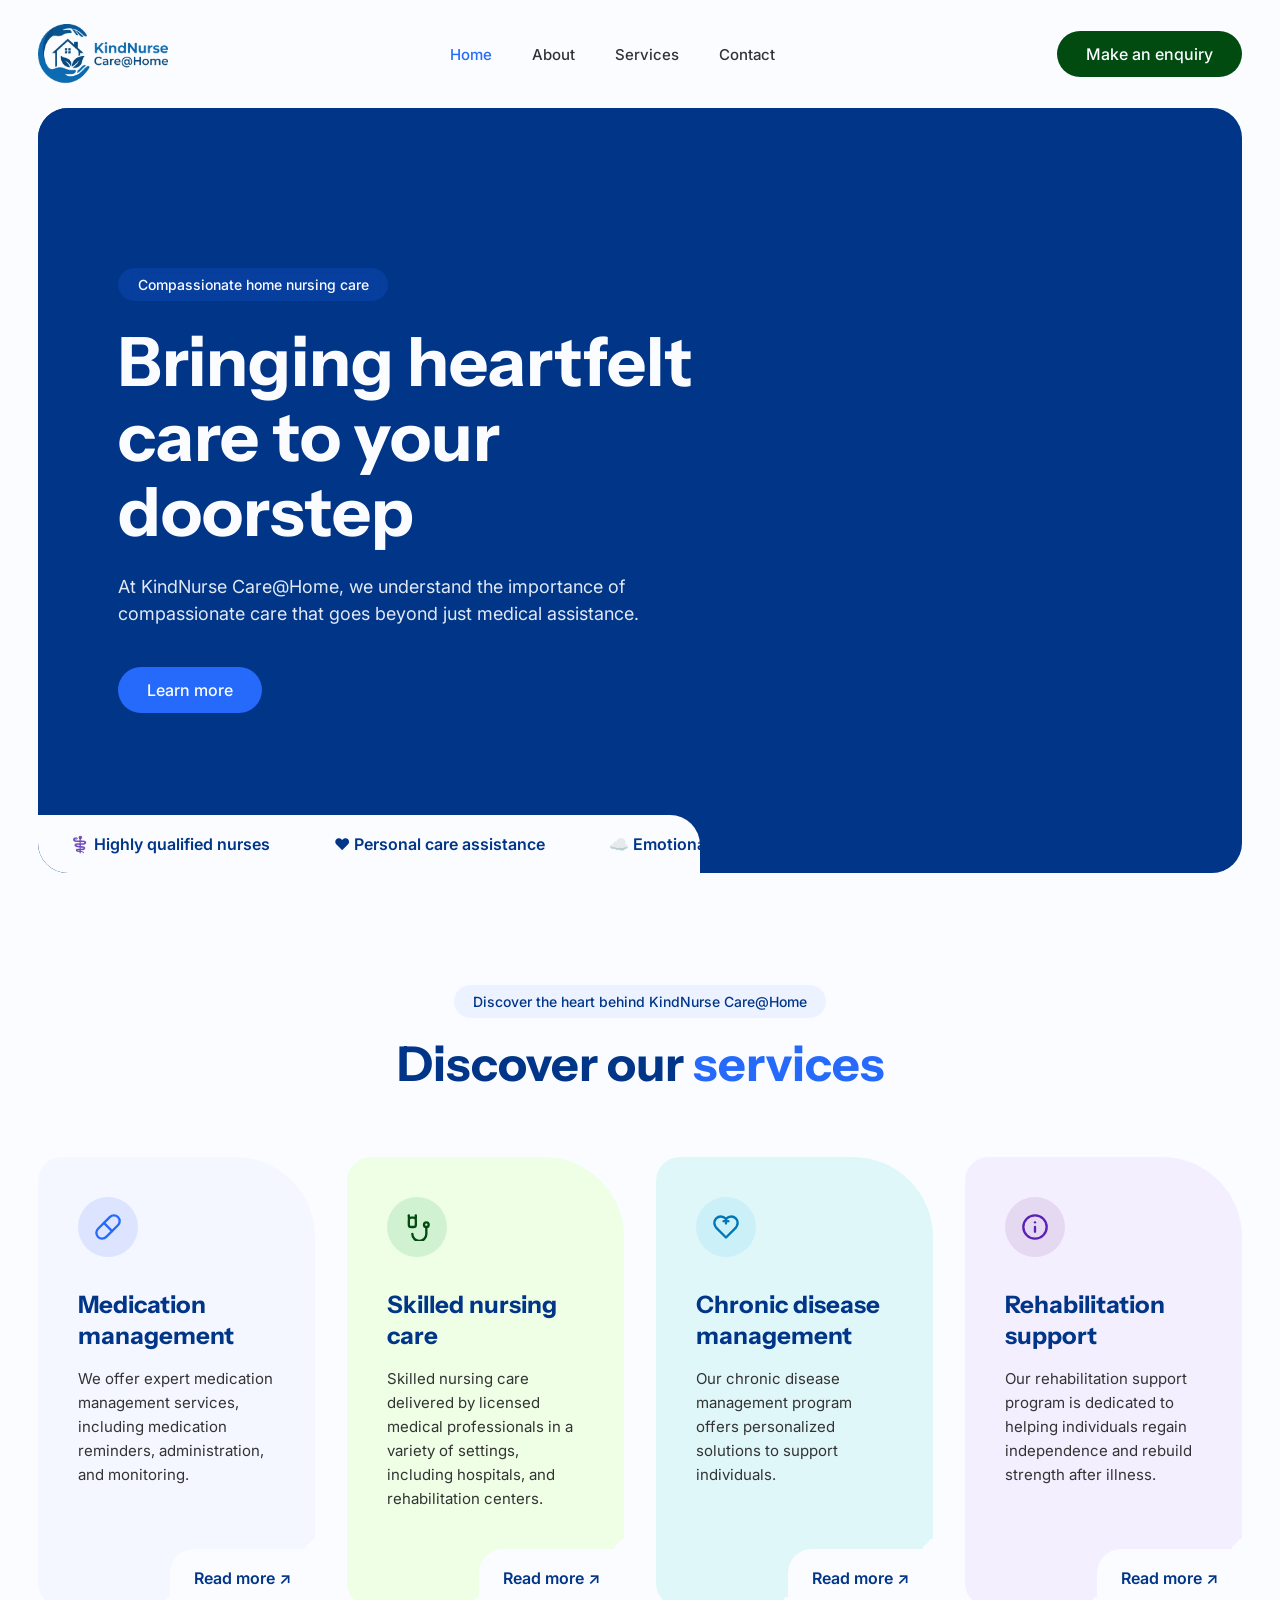
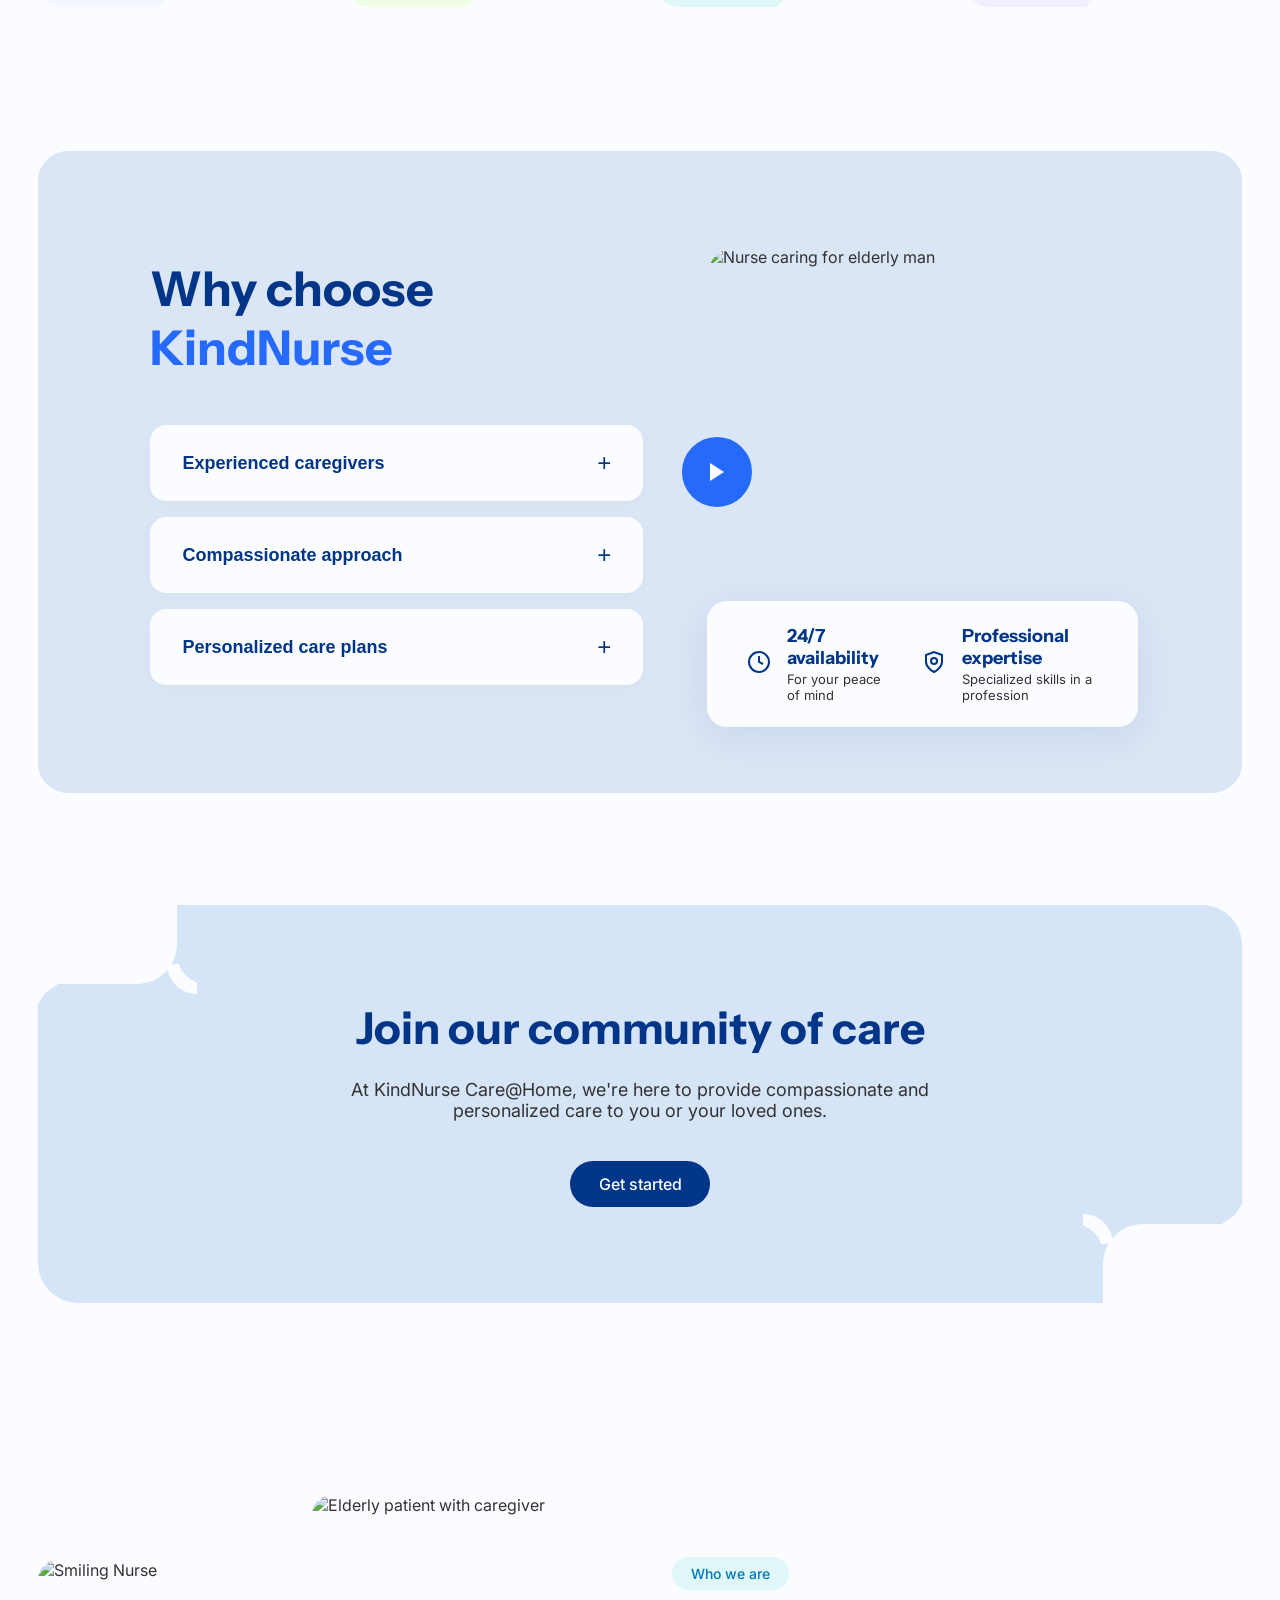
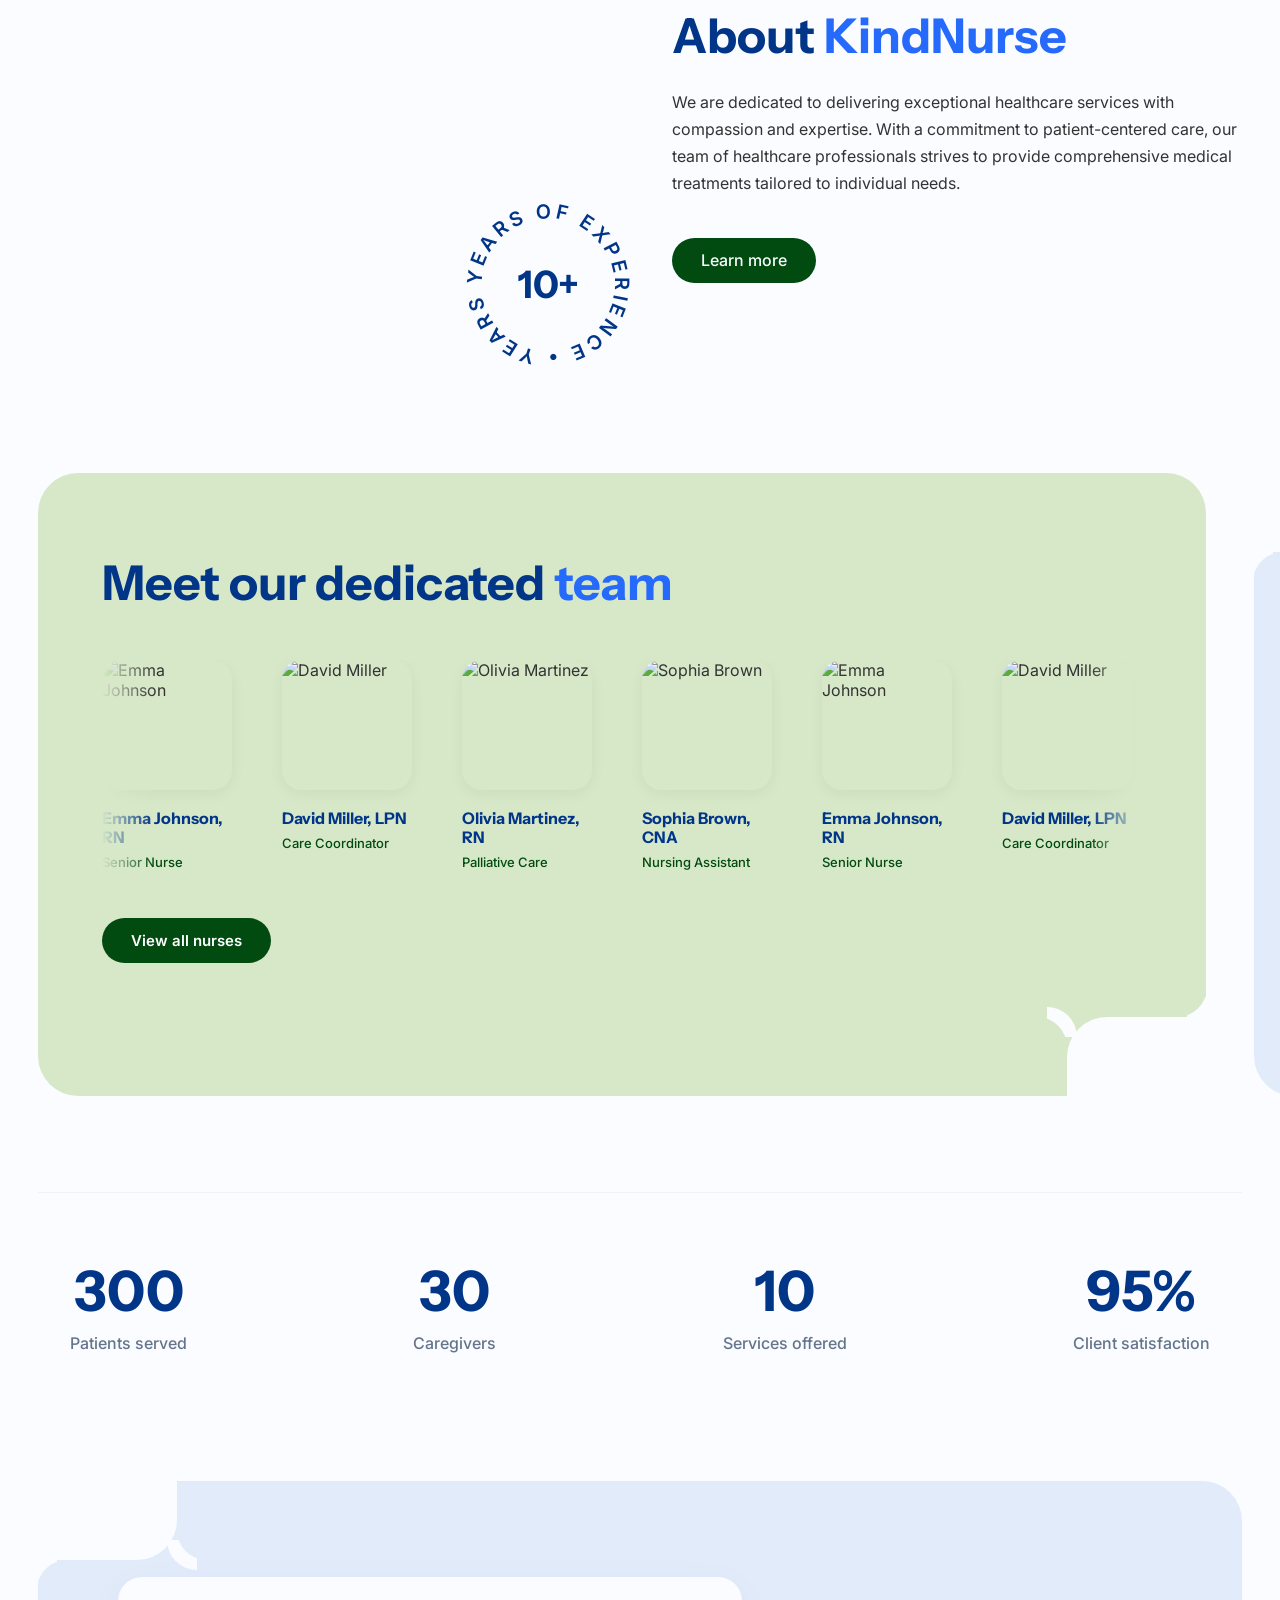
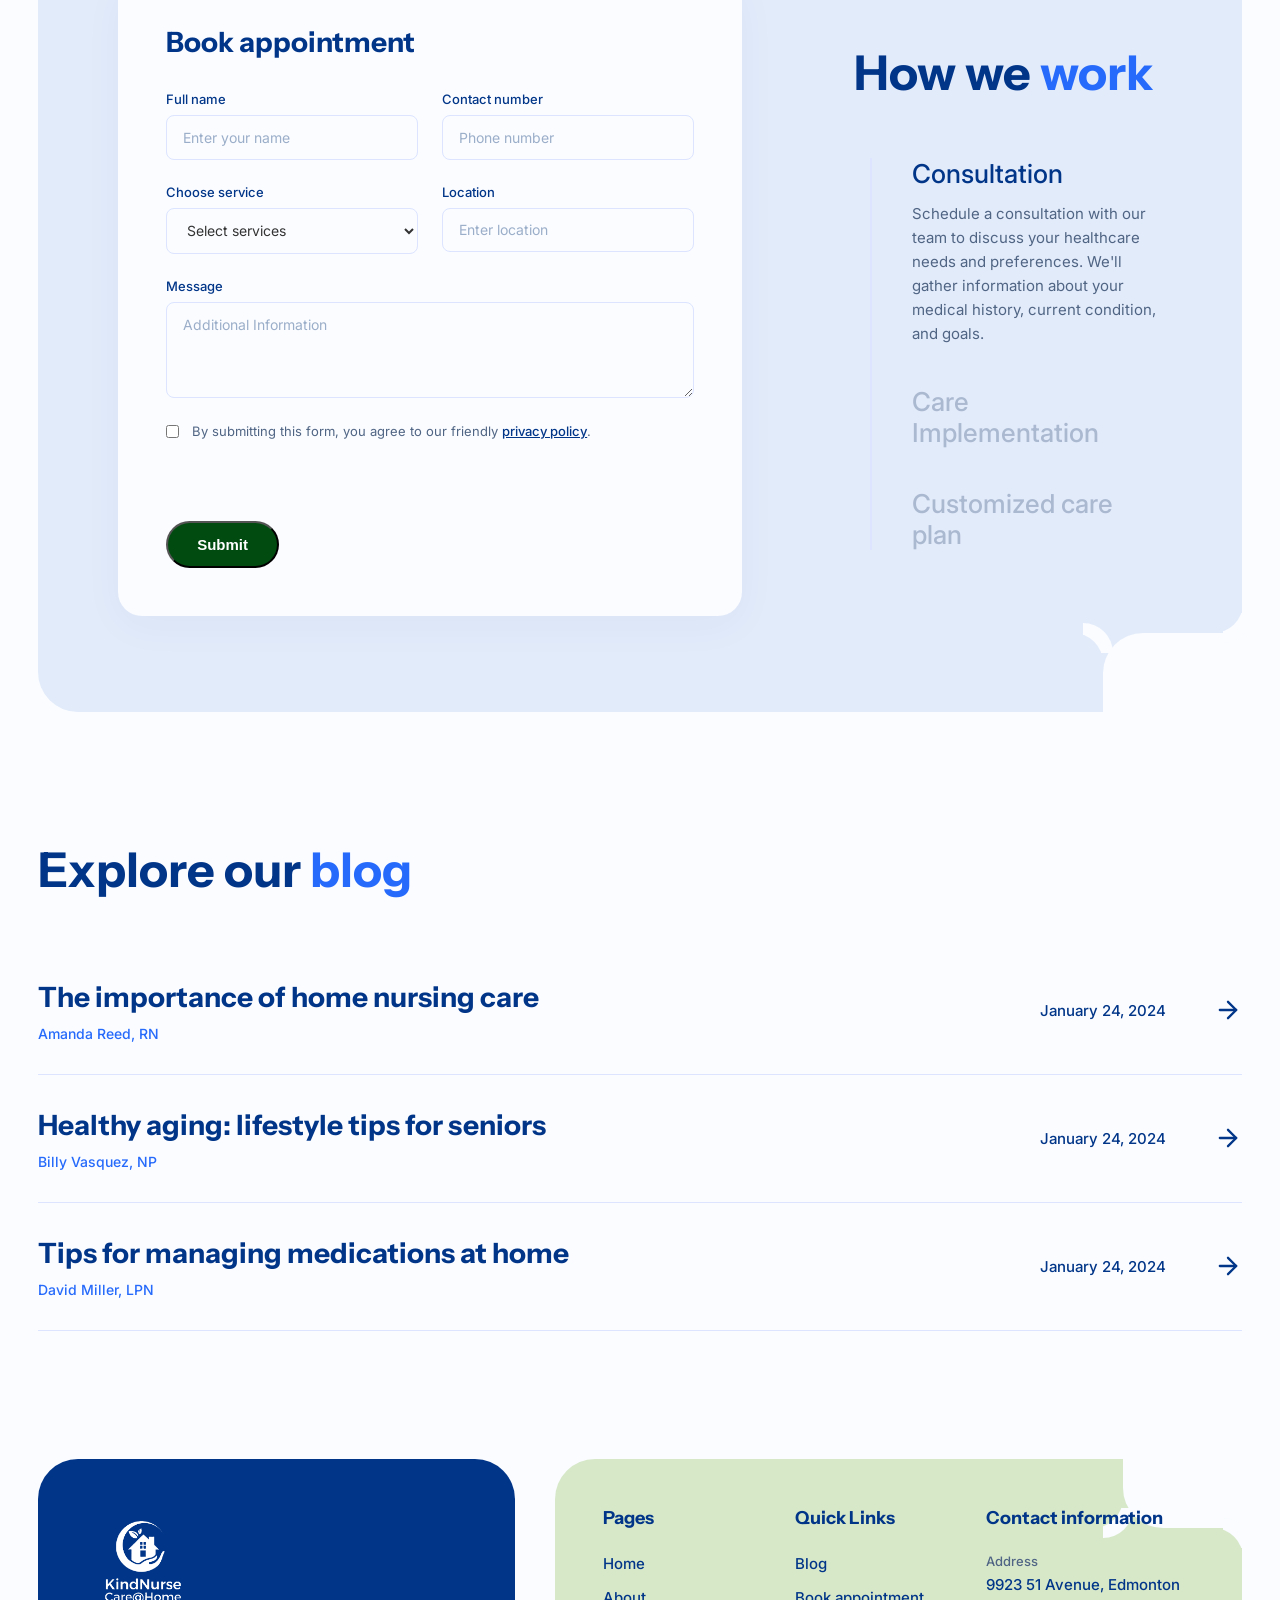
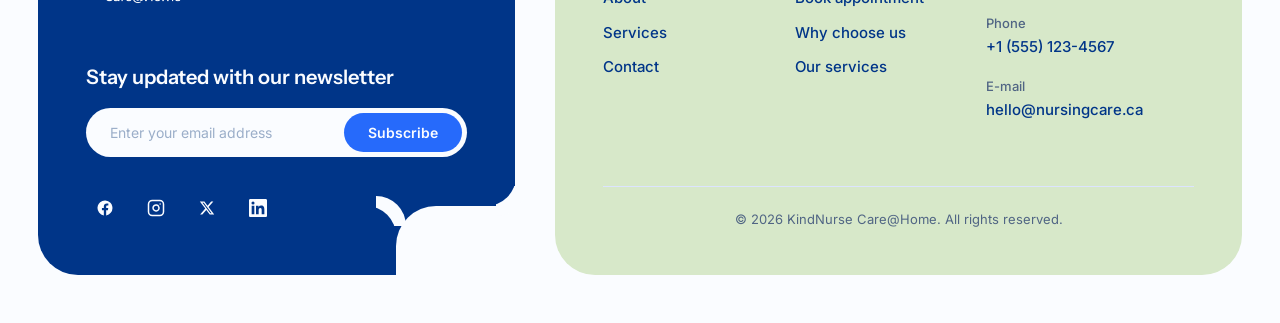
==== commit 8affc0d6: "s" ====
--- a/index.html
+++ b/index.html
@@ -3,7 +3,7 @@
 <head>
     <meta charset="UTF-8">
     <meta name="viewport" content="width=device-width, initial-scale=1.0">
-    <title>Nursing Care | Home</title>
+    <title>KindNurse Care@Home | Home</title>
     
     <link rel="stylesheet" href="css/style.css">
     
@@ -16,8 +16,7 @@
     <header class="site-header">
       <div class="container header-container">
         <a href="index.html" class="brand-logo">
-          <span class="logo-icon">✚</span>
-          <span class="logo-text">Nursing Care</span>
+          <img src="images/Header logo.webp" alt="KindNurse Care@Home">
         </a>
         <nav class="main-nav">
           <ul class="nav-links">
@@ -49,7 +48,7 @@
           <div class="hero-tag">Compassionate home nursing care</div>
           <h1 class="hero-title">Bringing heartfelt care to your doorstep</h1>
           <p class="hero-description">
-            At Nursing Care, we understand the importance of compassionate care that goes beyond just medical assistance.
+            At KindNurse Care@Home, we understand the importance of compassionate care that goes beyond just medical assistance.
           </p>
           <a href="#learn-more" class="btn btn-primary">Learn more</a>
         </div>
@@ -70,7 +69,7 @@
 
       <section class="services-section" id="services">
         <div class="section-header text-center">
-          <div class="section-tag">Discover the heart behind Nursing Care</div>
+          <div class="section-tag">Discover the heart behind KindNurse Care@Home</div>
           <h2 class="section-title">Discover our <span class="text-primary">services</span></h2>
         </div>
         
@@ -117,7 +116,7 @@
         <div class="why-choose-grid">
           
           <div class="why-content">
-            <h2 class="section-title">Why choose <span class="text-primary">Nursing Care</span></h2>
+            <h2 class="section-title">Why choose <span class="text-primary">KindNurse</span></h2>
             
             <div class="accordion-container">
               <div class="accordion-item">
@@ -191,7 +190,7 @@
           <div class="cta-mask-br"></div>
           
           <h2 class="cta-title">Join our community of care</h2>
-          <p class="cta-desc">At Nursing Care, we're here to provide compassionate and personalized care to you or your loved ones.</p>
+          <p class="cta-desc">At KindNurse Care@Home, we're here to provide compassionate and personalized care to you or your loved ones.</p>
           <a href="#get-started" class="btn btn-secondary">Get started</a>
         </div>
       </section>
@@ -220,7 +219,7 @@
 
           <div class="about-content">
             <div class="section-tag tag-cyan">Who we are</div>
-            <h2 class="section-title">About <span class="text-primary">Nursing Care</span></h2>
+            <h2 class="section-title">About <span class="text-primary">KindNurse</span></h2>
             <p class="about-desc">We are dedicated to delivering exceptional healthcare services with compassion and expertise. With a commitment to patient-centered care, our team of healthcare professionals strives to provide comprehensive medical treatments tailored to individual needs.</p>
             <a href="#learn-more" class="btn btn-header">Learn more</a>
           </div>
@@ -290,7 +289,7 @@
               <svg width="22" height="22" viewBox="0 0 24 24" fill="#266afb"><path d="M12 17.27L18.18 21l-1.64-7.03L22 9.24l-7.19-.61L12 2 9.19 8.63 2 9.24l5.46 4.73L5.82 21z"/></svg>
             </div>
             
-            <p class="quote">The environment created by the Nursing Care team was one of healing and positivity. Their holistic approach made a significant difference in my recovery.</p>
+            <p class="quote">The environment created by the KindNurse team was one of healing and positivity. Their holistic approach made a significant difference in my recovery.</p>
             <p class="author">Louis Ferguson</p>
 
             <div class="avatar-row">
@@ -300,11 +299,11 @@
                    data-author="Sarah Mitchell">
               <img src="https://images.unsplash.com/photo-1534528741775-53994a69daeb?q=80&w=100&auto=format&fit=crop"
                    alt="James Holloway" class="avatar"
-                   data-quote="Professional, reliable, and genuinely caring. Nursing Care has been a blessing for our family during a difficult time."
+                   data-quote="Professional, reliable, and genuinely caring. KindNurse has been a blessing for our family during a difficult time."
                    data-author="James Holloway">
               <img src="https://images.unsplash.com/photo-1573496359142-b8d87734a5a2?q=80&w=100&auto=format&fit=crop"
                    alt="Louis Ferguson" class="avatar active"
-                   data-quote="The environment created by the Nursing Care team was one of healing and positivity. Their holistic approach made a significant difference in my recovery."
+                   data-quote="The environment created by the KindNurse team was one of healing and positivity. Their holistic approach made a significant difference in my recovery."
                    data-author="Louis Ferguson">
               <img src="https://images.unsplash.com/photo-1507003211169-0a1dd7228f2d?q=80&w=100&auto=format&fit=crop"
                    alt="Angela Perez" class="avatar"
@@ -468,8 +467,7 @@
           <div class="footer-mask-br"></div>
 
           <a href="index.html" class="brand-logo footer-logo">
-            <span class="logo-icon">✚</span>
-            <span class="logo-text">Nursing Care</span>
+            <img src="images/Footer logo.png" alt="KindNurse Care@Home">
           </a>
 
           <div class="newsletter-block">
@@ -538,7 +536,7 @@
           </div>
 
           <div class="footer-copy">
-            <p>&copy; 2026 Nursing Care. All rights reserved.</p>
+            <p>&copy; 2026 KindNurse Care@Home. All rights reserved.</p>
           </div>
         </div>
 
--- a/css/style.css
+++ b/css/style.css
@@ -78,6 +78,11 @@
   gap: 8px;
   color: var(--color--primary-2);
 }
+.brand-logo img {
+  height: 60px;
+  width: auto;
+  display: block;
+}
 .logo-icon { font-size: 24px; }
 .logo-text {
   font-family: var(--_typography---font-family--heading);
@@ -1135,7 +1140,7 @@
 }
 
 .footer-newsletter {
-  background-color: #d6e4f7;
+  background-color: var(--color--primary-2);
   border-bottom-right-radius: 0;
   display: flex;
   flex-direction: column;
@@ -1192,6 +1197,10 @@
   position: relative;
   z-index: 2;
 }
+.footer-logo img {
+  height: 110px;
+  width: auto;
+}
 .footer-logo .logo-icon { font-size: 32px; }
 .footer-logo .logo-text { font-size: 28px; }
 
@@ -1203,7 +1212,7 @@
 .newsletter-title {
   font-family: var(--_typography---font-family--heading);
   font-size: 20px;
-  color: var(--color--primary-2);
+  color: var(--color--white);
   font-weight: 600;
   margin-bottom: 1.2rem;
 }
@@ -1259,7 +1268,7 @@
   display: flex;
   align-items: center;
   justify-content: center;
-  color: var(--color--primary-2);
+  color: var(--color--white);
   transition: color 0.3s ease, transform 0.3s ease;
 }
 .social-icons a:hover {
@@ -1721,4 +1730,493 @@
   .values-images { grid-template-columns: 1fr; }
   .values-img-1, .values-img-2 { height: 300px; }
   .team-grid { grid-template-columns: 1fr; gap: 2rem; }
+}
+
+/* ===== Services page ===== */
+.services-hero {
+  background-color: var(--color--bg-light-blue);
+  border-radius: 40px;
+  padding: 3rem;
+  margin-top: 2rem;
+}
+.services-hero-grid {
+  display: grid;
+  grid-template-columns: 1fr 1fr;
+  gap: 3rem;
+  align-items: center;
+}
+.services-hero-content { padding: 1rem 0; }
+.services-hero-title {
+  font-family: var(--_typography---font-family--heading);
+  font-size: clamp(36px, 4.5vw, 60px);
+  line-height: 1.1;
+  color: var(--color--primary-2);
+  margin-bottom: 1.25rem;
+}
+.services-hero-subtitle {
+  font-size: 16px;
+  line-height: 1.65;
+  color: var(--color--primary-2);
+  max-width: 520px;
+}
+.services-hero-image {
+  border-radius: 32px;
+  overflow: hidden;
+  aspect-ratio: 5 / 4;
+}
+.services-hero-image img {
+  width: 100%;
+  height: 100%;
+  object-fit: cover;
+  display: block;
+}
+
+.services-catalog { padding: 5rem 0; }
+.services-catalog-grid {
+  display: grid;
+  grid-template-columns: repeat(3, 1fr);
+  gap: 2rem;
+}
+.service-block {
+  background-color: var(--color--bg-light-blue);
+  border-radius: 28px;
+  padding: 2.5rem;
+  display: flex;
+  flex-direction: column;
+  align-items: flex-start;
+  transition: transform 0.3s ease, box-shadow 0.3s ease;
+}
+.service-block:hover {
+  transform: translateY(-6px);
+  box-shadow: 0 20px 40px -20px rgba(0, 53, 136, 0.2);
+}
+.service-block-icon {
+  width: 60px; height: 60px; border-radius: 50%;
+  background-color: #cbdcf5;
+  color: var(--color--primary-2);
+  display: flex; align-items: center; justify-content: center;
+  margin-bottom: 1.75rem;
+}
+.service-block-title {
+  font-family: var(--_typography---font-family--heading);
+  font-size: 22px;
+  color: var(--color--primary-2);
+  margin-bottom: 0.75rem;
+  line-height: 1.3;
+}
+.service-block-desc {
+  font-size: 15px;
+  line-height: 1.6;
+  color: var(--color--primary-2);
+  opacity: 0.85;
+  margin-bottom: 1.25rem;
+}
+.service-block-list {
+  list-style: none;
+  padding: 0;
+  margin: 0;
+  display: flex;
+  flex-direction: column;
+  gap: 0.5rem;
+  width: 100%;
+}
+.service-block-list li {
+  font-size: 14px;
+  color: var(--color--primary-2);
+  padding-left: 1.25rem;
+  position: relative;
+}
+.service-block-list li::before {
+  content: '';
+  position: absolute;
+  left: 0; top: 0.55em;
+  width: 6px; height: 6px;
+  border-radius: 50%;
+  background-color: var(--color--primary-1);
+}
+
+/* CTA banner with video background */
+.cta-banner-section { padding: 3rem 0 5rem; }
+.cta-banner {
+  position: relative;
+  border-radius: 40px;
+  overflow: hidden;
+  min-height: 360px;
+  display: flex;
+  align-items: center;
+  justify-content: center;
+  isolation: isolate;
+}
+.cta-banner-bg {
+  position: absolute; inset: 0;
+  width: 100%; height: 100%;
+  object-fit: cover;
+  z-index: -2;
+}
+.cta-banner-overlay {
+  position: absolute; inset: 0;
+  background: linear-gradient(180deg, rgba(0, 27, 70, 0.55), rgba(0, 27, 70, 0.7));
+  z-index: -1;
+}
+.cta-banner-mask-tl {
+  position: absolute; top: -1px; left: -1px;
+  width: 120px; height: 70px;
+  background: var(--color--white);
+  border-bottom-right-radius: 40px;
+}
+.cta-banner-mask-tl::after {
+  content: ''; position: absolute; bottom: 0; right: -30px;
+  width: 30px; height: 30px; background: transparent;
+  border-bottom-left-radius: 30px; box-shadow: -10px 10px 0 0 var(--color--white);
+}
+.cta-banner-mask-tl::before {
+  content: ''; position: absolute; bottom: -30px; left: 0;
+  width: 30px; height: 30px; background: transparent;
+  border-top-left-radius: 30px; box-shadow: -10px -10px 0 0 var(--color--white);
+}
+.cta-banner-mask-tr {
+  position: absolute; top: -1px; right: -1px;
+  width: 120px; height: 70px;
+  background: var(--color--white);
+  border-bottom-left-radius: 40px;
+}
+.cta-banner-mask-tr::after {
+  content: ''; position: absolute; bottom: 0; left: -30px;
+  width: 30px; height: 30px; background: transparent;
+  border-bottom-right-radius: 30px; box-shadow: 10px 10px 0 0 var(--color--white);
+}
+.cta-banner-mask-tr::before {
+  content: ''; position: absolute; bottom: -30px; right: 0;
+  width: 30px; height: 30px; background: transparent;
+  border-top-right-radius: 30px; box-shadow: 10px -10px 0 0 var(--color--white);
+}
+.cta-banner-content {
+  position: relative;
+  z-index: 1;
+  text-align: center;
+  padding: 2rem 1.5rem;
+}
+.cta-banner-title {
+  font-family: var(--_typography---font-family--heading);
+  font-size: clamp(32px, 4vw, 48px);
+  color: var(--color--white);
+  margin-bottom: 1.75rem;
+  line-height: 1.2;
+}
+
+/* Services "Why choose" section */
+.services-why { padding: 5rem 0; }
+.services-why-grid {
+  display: grid;
+  grid-template-columns: 1.1fr 1fr;
+  gap: 4rem;
+  align-items: center;
+}
+.services-why-content { padding: 1rem 0; }
+.services-why-intro {
+  font-size: 15px;
+  line-height: 1.65;
+  color: var(--color--primary-2);
+  opacity: 0.85;
+  margin: 1.25rem 0 2.5rem;
+  max-width: 520px;
+}
+.services-why-feature {
+  display: flex;
+  gap: 1.25rem;
+  align-items: flex-start;
+  padding: 1.25rem 0;
+  border-top: 1px solid #e2ebfa;
+}
+.services-why-feature:last-child { border-bottom: 1px solid #e2ebfa; }
+.services-why-icon {
+  flex-shrink: 0;
+  width: 44px; height: 44px; border-radius: 50%;
+  background-color: #e2efd8;
+  color: var(--color--primary-3);
+  display: flex; align-items: center; justify-content: center;
+}
+.services-why-feature-text h3 {
+  font-family: var(--_typography---font-family--heading);
+  font-size: 20px;
+  color: var(--color--primary-2);
+  margin-bottom: 0.35rem;
+}
+.services-why-feature-text p {
+  font-size: 14px;
+  line-height: 1.5;
+  color: var(--color--primary-2);
+  opacity: 0.8;
+}
+.services-why-image {
+  border-radius: 32px;
+  overflow: hidden;
+  aspect-ratio: 4 / 5;
+}
+.services-why-image img {
+  width: 100%;
+  height: 100%;
+  object-fit: cover;
+  display: block;
+}
+
+/* Partners marquee */
+.partners-section { padding: 4rem 0 6rem; }
+.partners-marquee-wrapper {
+  width: 100%;
+  overflow: hidden;
+  -webkit-mask-image: linear-gradient(to right, transparent, black 5%, black 95%, transparent);
+  mask-image: linear-gradient(to right, transparent, black 5%, black 95%, transparent);
+}
+.partners-marquee-track {
+  display: flex;
+  gap: 4rem;
+  width: max-content;
+  animation: scroll-partners 35s linear infinite;
+}
+.partners-marquee-track:hover { animation-play-state: paused; }
+@keyframes scroll-partners {
+  0% { transform: translateX(0); }
+  100% { transform: translateX(-50%); }
+}
+.partner-logo {
+  display: flex;
+  align-items: center;
+  gap: 0.75rem;
+  color: var(--color--primary-2);
+  opacity: 0.75;
+  transition: opacity 0.3s ease;
+  flex-shrink: 0;
+}
+.partner-logo:hover { opacity: 1; }
+.partner-logo span {
+  font-family: var(--_typography---font-family--heading);
+  font-size: 22px;
+  font-weight: 700;
+  letter-spacing: 0.02em;
+}
+
+/* Services page responsive */
+@media (max-width: 992px) {
+  .services-hero { padding: 2.5rem; }
+  .services-hero-grid { grid-template-columns: 1fr; gap: 2rem; }
+  .services-catalog-grid { grid-template-columns: repeat(2, 1fr); gap: 1.5rem; }
+  .services-why-grid { grid-template-columns: 1fr; gap: 2.5rem; }
+  .services-why-image { aspect-ratio: 16 / 10; max-width: 560px; }
+}
+@media (max-width: 768px) {
+  .services-hero { padding: 2rem; border-radius: 28px; }
+  .services-hero-image { border-radius: 24px; }
+  .services-catalog { padding: 3rem 0; }
+  .services-catalog-grid { grid-template-columns: 1fr; }
+  .service-block { padding: 2rem; }
+  .cta-banner { min-height: 280px; border-radius: 28px; }
+  .services-why { padding: 3rem 0; }
+  .partners-section { padding: 2.5rem 0 4rem; }
+  .partners-marquee-track { gap: 2.5rem; }
+  .partner-logo span { font-size: 18px; }
+}
+
+/* ===== Contact page ===== */
+.contact-hero {
+  background-color: var(--color--bg-light-blue);
+  border-radius: 40px;
+  padding: 4rem 3.5rem;
+  margin-top: 2rem;
+}
+.contact-hero-grid {
+  display: grid;
+  grid-template-columns: 1.4fr 1fr;
+  gap: 3rem;
+  align-items: center;
+}
+.contact-hero-title {
+  font-family: var(--_typography---font-family--heading);
+  font-size: clamp(36px, 4.5vw, 60px);
+  line-height: 1.1;
+  color: var(--color--primary-2);
+  margin: 0;
+}
+.contact-hero-desc {
+  font-size: 15px;
+  line-height: 1.65;
+  color: var(--color--primary-2);
+  opacity: 0.85;
+  margin-bottom: 1.5rem;
+}
+.contact-socials {
+  display: flex;
+  gap: 0.75rem;
+}
+.contact-socials a {
+  width: 44px; height: 44px;
+  border-radius: 50%;
+  background-color: #bdd3f1;
+  color: var(--color--primary-2);
+  display: flex; align-items: center; justify-content: center;
+  transition: background-color 0.3s ease, transform 0.3s ease;
+}
+.contact-socials a:hover {
+  background-color: var(--color--primary-2);
+  color: var(--color--white);
+  transform: translateY(-2px);
+}
+
+/* Contact cards row */
+.contact-cards-section { padding: 4rem 0 3rem; }
+.contact-cards-grid {
+  display: grid;
+  grid-template-columns: repeat(4, 1fr);
+  gap: 1.5rem;
+}
+.contact-card {
+  background-color: #e8f1fd;
+  border-radius: 24px;
+  padding: 2rem;
+  display: flex;
+  flex-direction: column;
+  gap: 0.5rem;
+  transition: transform 0.3s ease;
+}
+.contact-card:hover { transform: translateY(-4px); }
+.contact-card-icon {
+  width: 48px; height: 48px;
+  border-radius: 50%;
+  background-color: var(--color--primary-2);
+  color: var(--color--white);
+  display: flex; align-items: center; justify-content: center;
+  margin-bottom: 0.75rem;
+}
+.contact-card-label {
+  font-size: 14px;
+  color: var(--color--primary-2);
+  opacity: 0.75;
+  margin: 0;
+}
+.contact-card-link {
+  font-family: var(--_typography---font-family--heading);
+  font-size: 16px;
+  font-weight: 600;
+  color: var(--color--primary-2);
+  text-decoration: underline;
+  text-underline-offset: 4px;
+  transition: color 0.3s ease;
+}
+.contact-card-link:hover { color: var(--color--primary-1); }
+.contact-card-text {
+  font-family: var(--_typography---font-family--heading);
+  font-size: 16px;
+  font-weight: 600;
+  color: var(--color--primary-2);
+  margin: 0;
+}
+
+/* Contact form split */
+.contact-form-section { padding: 3rem 0 5rem; }
+.contact-form-grid {
+  display: grid;
+  grid-template-columns: 1fr 1fr;
+  gap: 2rem;
+  align-items: stretch;
+}
+.contact-form-image {
+  border-radius: 32px;
+  overflow: hidden;
+}
+.contact-form-image img {
+  width: 100%;
+  height: 100%;
+  object-fit: cover;
+  display: block;
+  min-height: 560px;
+}
+.contact-form-panel {
+  background-color: var(--color--bg-light-blue);
+  border-radius: 32px;
+  padding: 3rem;
+  display: flex;
+  align-items: center;
+}
+.contact-form {
+  width: 100%;
+  display: flex;
+  flex-direction: column;
+  gap: 1.25rem;
+}
+.contact-form-group {
+  display: flex;
+  flex-direction: column;
+  gap: 0.5rem;
+}
+.contact-form-group label {
+  font-size: 14px;
+  font-weight: 600;
+  color: var(--color--primary-2);
+}
+.contact-form-group input,
+.contact-form-group textarea {
+  background-color: var(--color--white);
+  border: 1px solid #d0ddef;
+  border-radius: 12px;
+  padding: 0.85rem 1rem;
+  font-family: inherit;
+  font-size: 15px;
+  color: var(--color--primary-2);
+  outline: none;
+  transition: border-color 0.2s ease, box-shadow 0.2s ease;
+}
+.contact-form-group textarea {
+  resize: vertical;
+  min-height: 140px;
+}
+.contact-form-group input:focus,
+.contact-form-group textarea:focus {
+  border-color: var(--color--primary-1);
+  box-shadow: 0 0 0 3px rgba(38, 106, 251, 0.15);
+}
+.btn-contact-submit {
+  background-color: var(--color--primary-2);
+  color: var(--color--white);
+  border: none;
+  border-radius: 12px;
+  padding: 1rem;
+  font-family: inherit;
+  font-size: 16px;
+  font-weight: 600;
+  cursor: pointer;
+  margin-top: 0.5rem;
+  transition: background-color 0.3s ease, transform 0.2s ease;
+}
+.btn-contact-submit:hover {
+  background-color: var(--color--primary-1);
+  transform: translateY(-1px);
+}
+
+/* Map section */
+.contact-map-section {
+  padding-bottom: 5rem;
+}
+.contact-map-section iframe {
+  display: block;
+  border-radius: 32px;
+  width: 100%;
+}
+
+/* Contact page responsive */
+@media (max-width: 992px) {
+  .contact-hero { padding: 3rem 2.5rem; }
+  .contact-hero-grid { grid-template-columns: 1fr; gap: 1.5rem; }
+  .contact-cards-grid { grid-template-columns: repeat(2, 1fr); }
+  .contact-form-grid { grid-template-columns: 1fr; }
+  .contact-form-image img { min-height: 360px; }
+}
+@media (max-width: 768px) {
+  .contact-hero { padding: 2.5rem 1.5rem; border-radius: 28px; }
+  .contact-cards-section { padding: 2.5rem 0 1.5rem; }
+  .contact-cards-grid { grid-template-columns: 1fr; gap: 1rem; }
+  .contact-card { padding: 1.5rem; }
+  .contact-form-panel { padding: 2rem 1.5rem; border-radius: 24px; }
+  .contact-form-image { border-radius: 24px; }
+  .contact-form-image img { min-height: 260px; }
+  .contact-map-section iframe { border-radius: 24px; height: 360px; }
 }
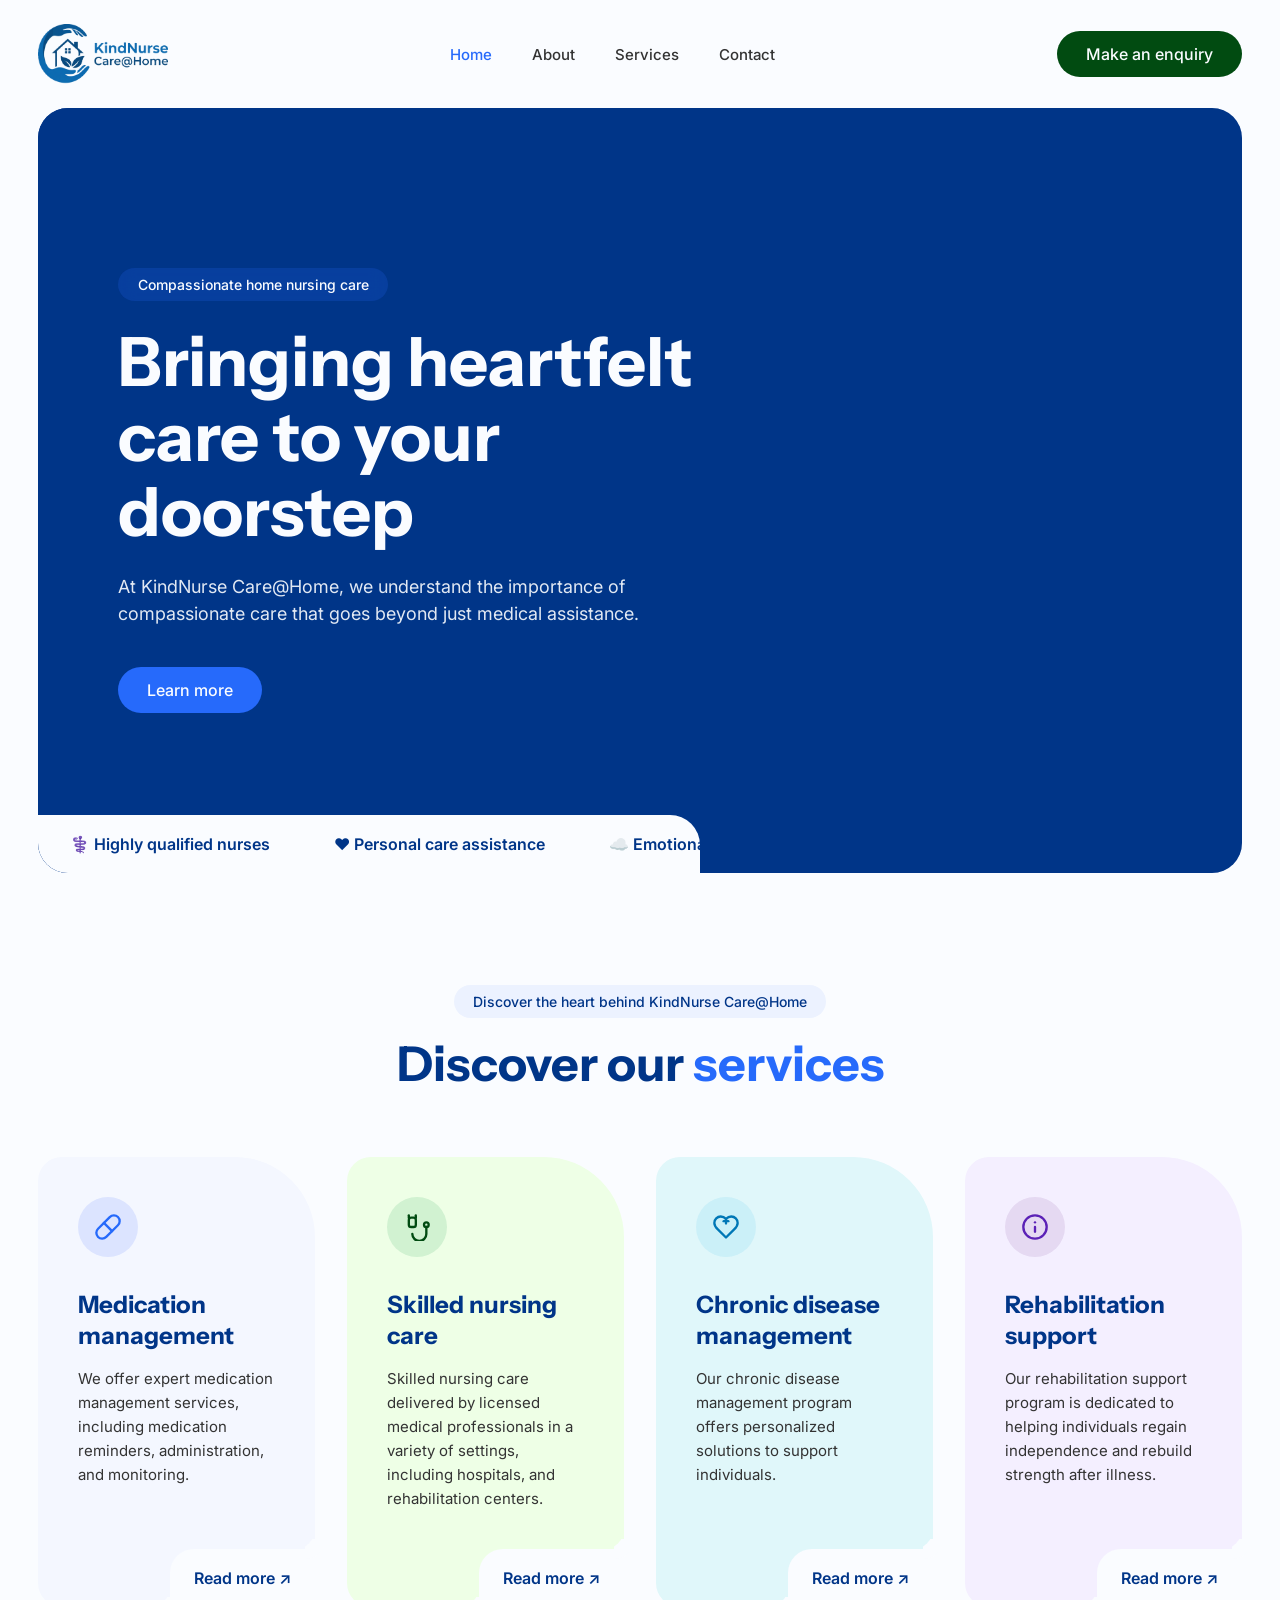
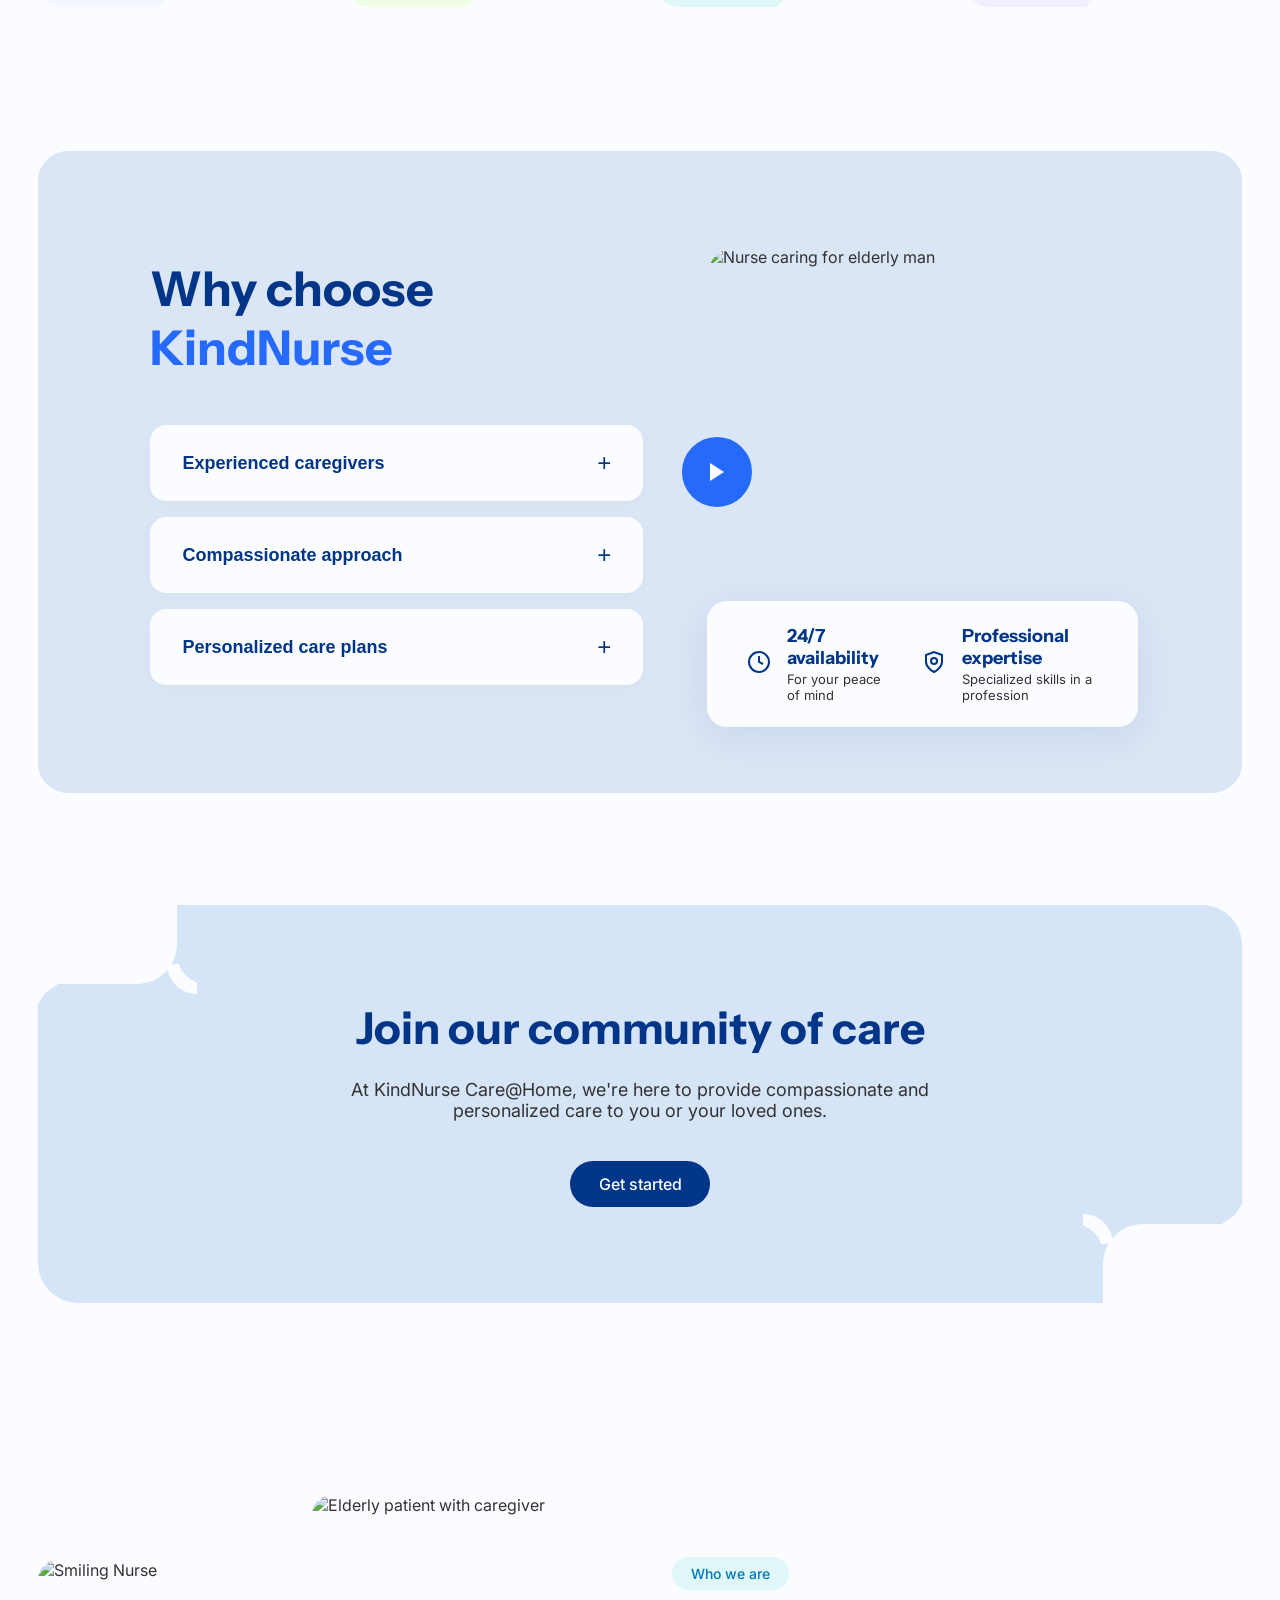
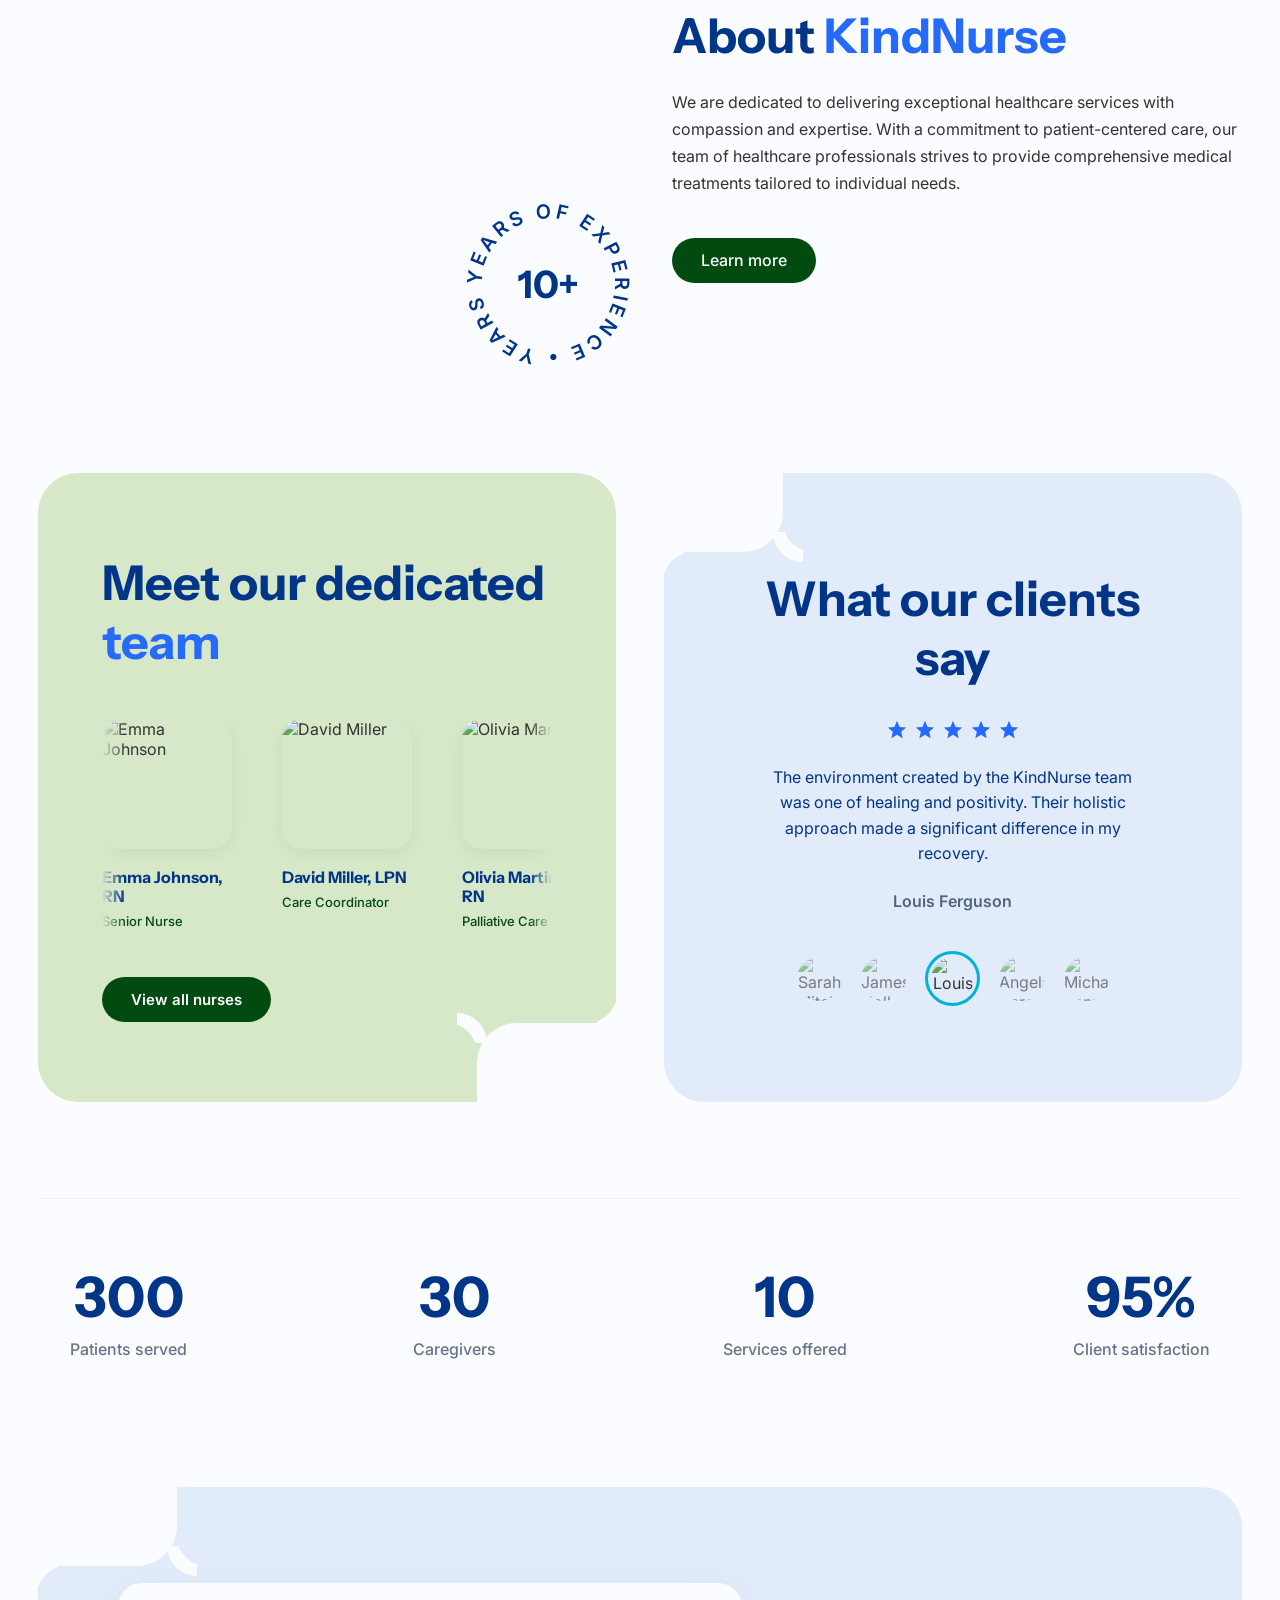
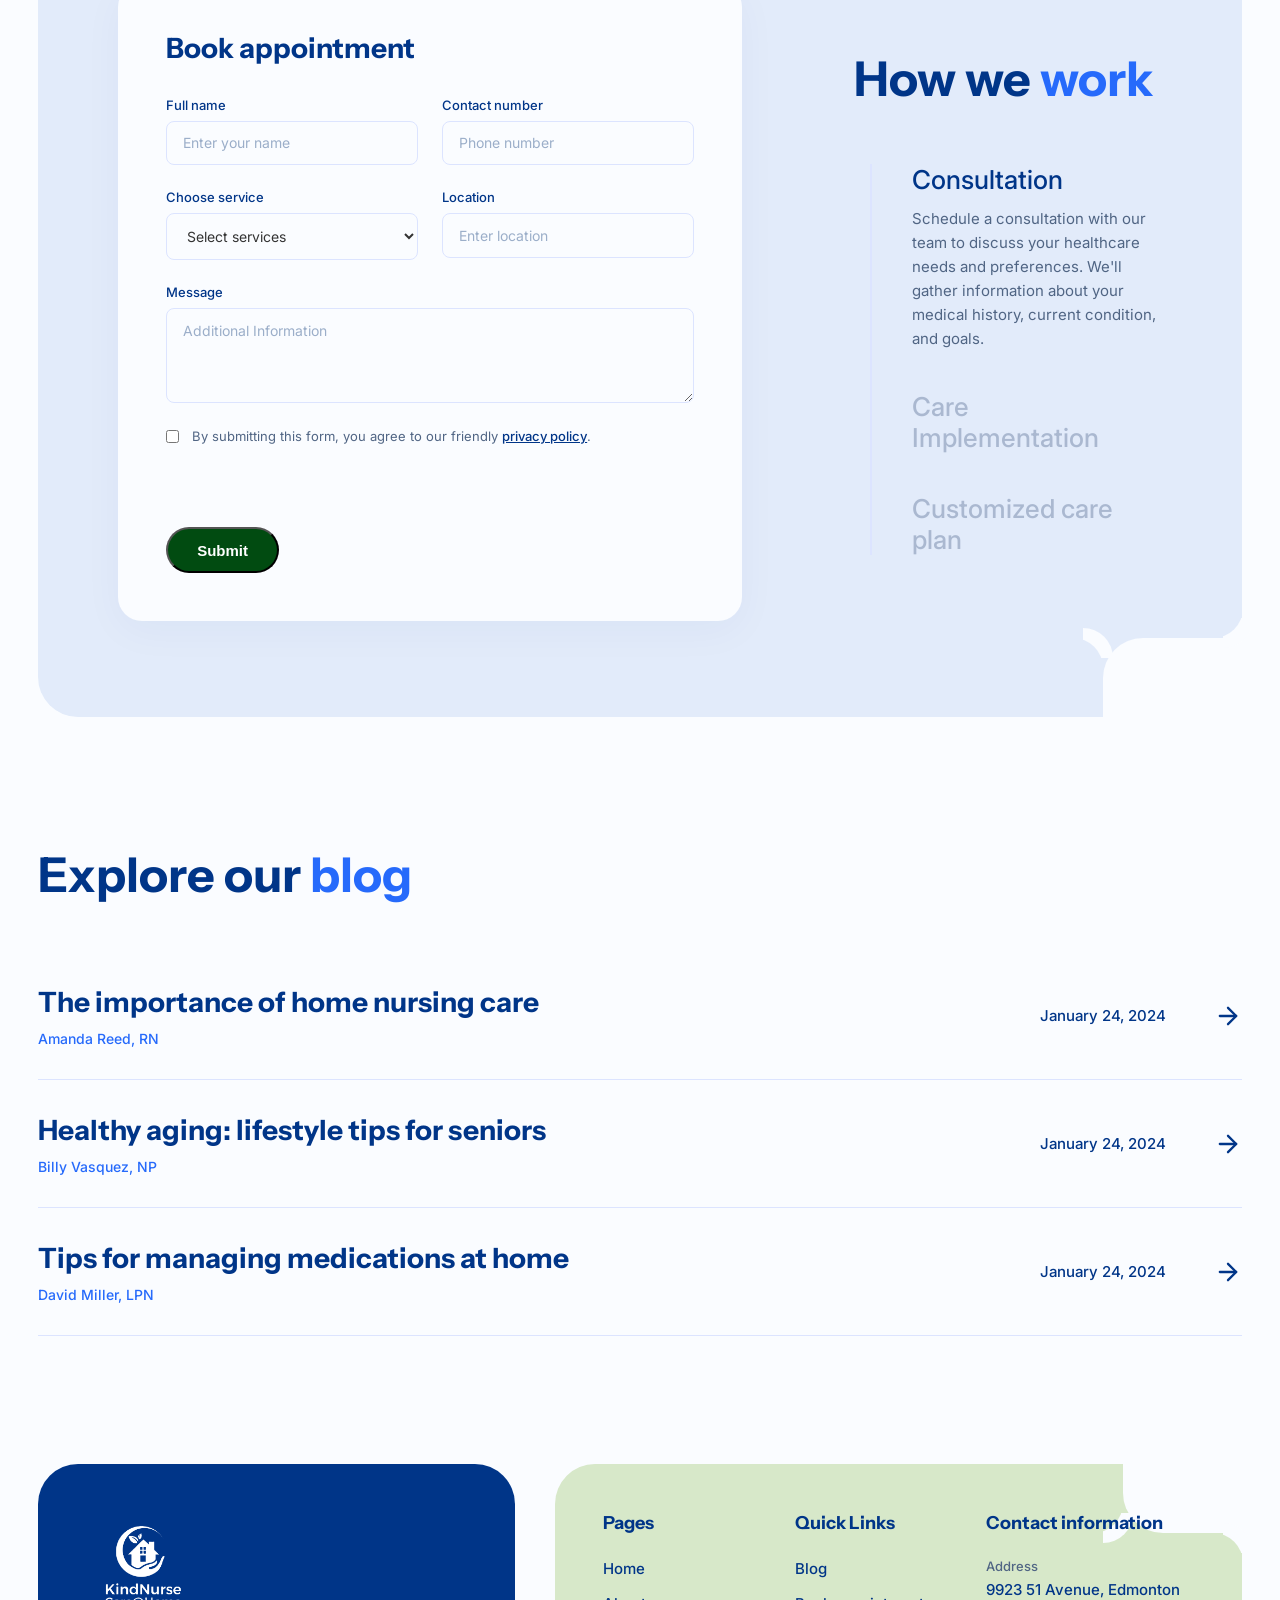
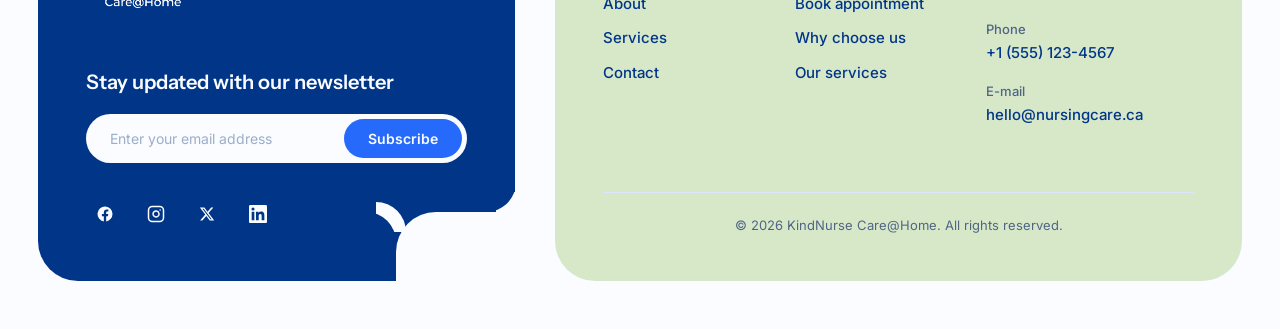
==== commit 7d84dc6e: "s" ====
--- a/index.html
+++ b/index.html
@@ -38,8 +38,11 @@
       
       <section class="hero-box animate-on-load" id="home">
         
-        <video class="hero-video-bg" autoplay loop muted playsinline>
+        <video class="hero-video-bg hero-video-desktop" autoplay loop muted playsinline>
           <source src="videos/Hero section - video.webm" type="video/webm">
+        </video>
+        <video class="hero-video-bg hero-video-mobile" autoplay loop muted playsinline>
+          <source src="videos/Mobile hero section - video.webm" type="video/webm">
         </video>
         
         <div class="hero-overlay"></div>
--- a/css/style.css
+++ b/css/style.css
@@ -66,6 +66,8 @@
   background-color: var(--color--white);
   padding: 1.5rem 0;
   width: 100%;
+  position: relative;
+  z-index: 50;
 }
 .header-container {
   display: flex;
@@ -136,6 +138,7 @@
   object-fit: cover;
   z-index: 1;
 }
+.hero-video-mobile { display: none; }
 .hero-overlay {
   position: absolute;
   top: 0; left: 0;
@@ -615,6 +618,7 @@
   border-radius: 40px;
   padding: 5rem 4rem; /* Much larger boxes */
   position: relative;
+  min-width: 0;
 }
 
 /* Left: Team Specifics */
@@ -1662,9 +1666,13 @@
   .about-grid { grid-template-columns: 1fr; gap: 4rem; }
   .about-content { padding: 0 2rem; text-align: center; }
   .about-content .section-tag { margin-inline: auto; }
-  
+
   .split-layout { grid-template-columns: 1fr; gap: 4rem; }
   .team-container, .testimonial-container { padding: 5rem 4rem; }
+
+  .appointment-section { padding: 4rem 3rem; }
+  .appointment-grid { grid-template-columns: 1fr; gap: 3rem; }
+  .how-we-work-content { padding-left: 0; }
 
   .footer-grid { grid-template-columns: 1fr; gap: 1.5rem; }
   .footer-newsletter { border-bottom-right-radius: 40px; }
@@ -1676,8 +1684,58 @@
   .team-grid { grid-template-columns: repeat(2, 1fr); gap: 2.5rem; }
 }
 @media (max-width: 768px) {
+  .hero-video-desktop { display: none; }
+  .hero-video-mobile { display: block; }
+
+  .header-container { justify-content: center; position: relative; }
+  .brand-logo { margin: 0 auto; }
   .main-nav, .site-header .btn-header { display: none; }
-  .mobile-menu-toggle { display: flex; }
+  .mobile-menu-toggle {
+    display: flex;
+    position: absolute;
+    right: 0;
+    top: 50%;
+    transform: translateY(-50%);
+  }
+
+  /* Mobile menu dropdown panel */
+  .site-header.menu-open .main-nav {
+    display: block;
+    position: absolute;
+    top: 100%;
+    left: 0;
+    right: 0;
+    background: var(--color--white);
+    padding: 1rem 1.5rem 1.5rem;
+    box-shadow: 0 10px 24px rgba(0, 53, 136, 0.08);
+    border-top: 1px solid #eef2f7;
+  }
+  .site-header.menu-open .main-nav .nav-links {
+    flex-direction: column;
+    gap: 0;
+  }
+  .site-header.menu-open .main-nav .nav-links li {
+    border-bottom: 1px solid #f0f2f7;
+  }
+  .site-header.menu-open .main-nav .nav-links li:last-child { border-bottom: none; }
+  .site-header.menu-open .main-nav .nav-links a {
+    display: block;
+    padding: 1rem 0;
+    font-size: 16px;
+    color: var(--color--primary-2);
+  }
+  .site-header.menu-open .main-nav .nav-links a.active { color: var(--color--primary-1); }
+
+  /* Hamburger → X animation when open */
+  .site-header.menu-open .mobile-menu-toggle span:nth-child(1) {
+    transform: translateY(8px) rotate(45deg);
+  }
+  .site-header.menu-open .mobile-menu-toggle span:nth-child(2) { opacity: 0; }
+  .site-header.menu-open .mobile-menu-toggle span:nth-child(3) {
+    transform: translateY(-8px) rotate(-45deg);
+  }
+  .mobile-menu-toggle span { transition: transform 0.25s ease, opacity 0.2s ease; }
+
   .hero-title { font-size: 42px; }
   .hero-box { padding: 3rem 1.5rem; }
   .hero-features-wrapper { width: 100%; border-top-right-radius: 0; }
@@ -1710,9 +1768,32 @@
   .team-container, .testimonial-container { padding: 3rem 1.5rem; }
   .team-mask-br, .test-mask-tl { display: none; } /* Hide cutouts on mobile */
   
-  .stats-section { flex-direction: column; gap: 3rem; text-align: center; border-top: none; }
-  .stat-block h3 { font-size: 42px; }
+  .stats-section {
+    display: grid;
+    grid-template-columns: repeat(2, 1fr);
+    gap: 2.5rem 1rem;
+    padding: 3rem 1rem;
+    text-align: center;
+    border-top: none;
+  }
+  .stat-block h3 { font-size: 40px; }
+  .stat-block p { font-size: 14px; }
   .quote { max-width: 100%; }
+
+  .appointment-section {
+    padding: 3rem 1.5rem;
+    border-radius: 30px;
+    margin-bottom: 3rem;
+  }
+  .appt-mask-tl, .appt-mask-br { display: none; }
+  .appointment-grid { gap: 2.5rem; }
+  .appointment-card { padding: 2rem 1.5rem; }
+  .card-title { font-size: 24px; margin-bottom: 1.5rem; }
+  .form-row { grid-template-columns: 1fr; gap: 1rem; margin-bottom: 1rem; }
+  .form-group.full-width { margin-bottom: 1rem; }
+  .work-title { font-size: 32px; margin-bottom: 2rem; }
+  .work-steps { padding-left: 1.5rem; gap: 1.75rem; margin-left: 0; }
+  .work-step h3 { font-size: 20px; }
 
   .blog-entry { flex-direction: column; align-items: flex-start; gap: 1rem; }
   .blog-entry-title { font-size: 22px; }
